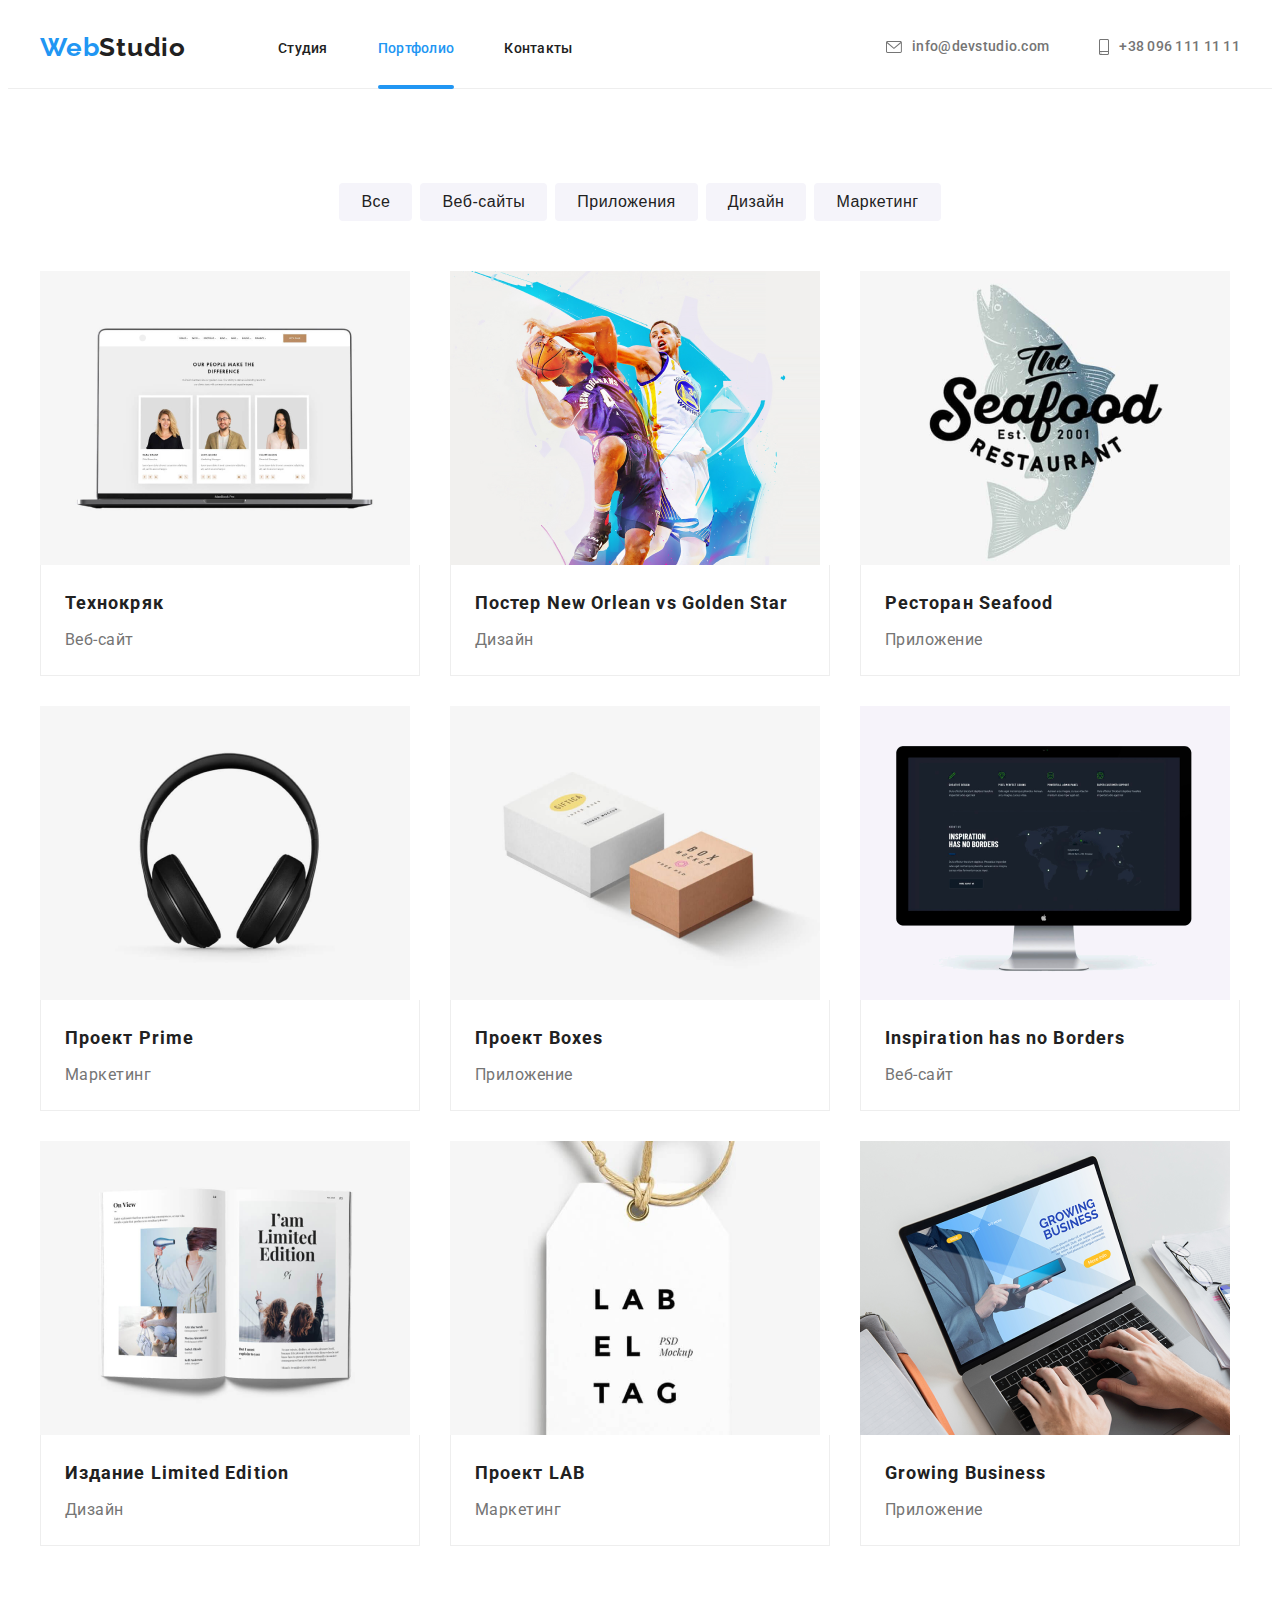
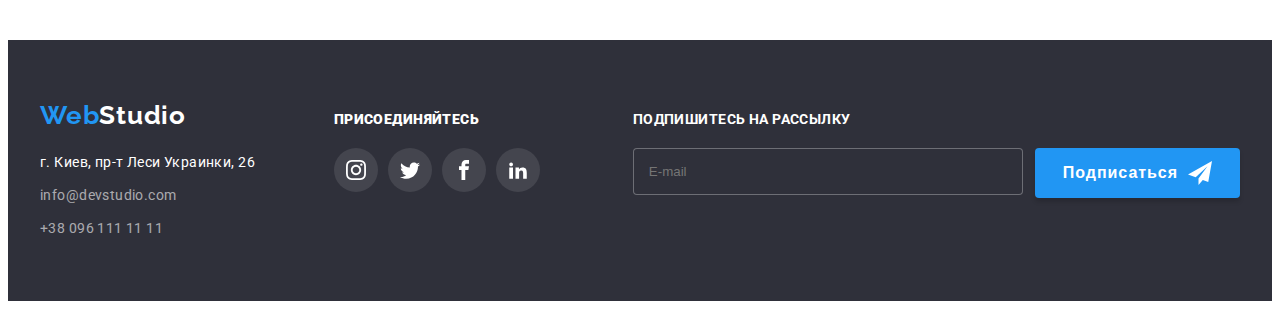
==== portfolio.html @ 59f56955 "Copy files" ====
<!DOCTYPE html>
<html lang="en">

<head>
    <meta charset="UTF-8">
    <meta http-equiv="X-UA-Compatible" content="IE=edge">
    <meta name="viewport" content="width=device-width, initial-scale=1.0">
    <title>Portfolio</title>
    <link rel="stylesheet" href="https://cdnjs.cloudflare.com/ajax/libs/modern-normalize/1.0.0/modern-normalize.min.css"
        integrity="sha512-ISS7cAi1PEhQ8jnbJpJZMd29NlhNj4AWYyLOSp2CE/CsHxTCu+r+t0D2yoJudVrd0/8fTVPUVDzY5Tvli75u/g=="
        crossorigin="anonymous" />
    <link rel="stylesheet" href="https://cdnjs.cloudflare.com/ajax/libs/animate.css/4.1.1/animate.min.css" />
    <link rel="preconnect" href="https://fonts.gstatic.com">
    <link rel="preconnect" href="https://fonts.gstatic.com">
    <link
        href="https://fonts.googleapis.com/css2?family=Raleway:wght@700&family=Roboto:wght@400;500;700;900&display=swap"
        rel="stylesheet">
    <!-- <link rel="stylesheet" href="./css/styles.css"> -->
    <link rel="stylesheet" href="./css/main.min.css">
</head>

<body>
    <!-- HEADER -->
    <header class="header">
        <div class="container header__container">
            <nav class="header__nav">
                <a class="logo header__logo link" href="./index.html">Web<span
                        class="header__logo-second">Studio</span></a>
                <ul class="nav-list list">
                    <li class="nav-list__item">
                        <a class="nav-list__link link" href="./index.html">Студия</a>
                    </li>
                    <li class="nav-list__item">
                        <a class="nav-list__link link current" href="./portfolio.html">Портфолио</a>
                    </li>
                    <li class="nav-list__item">
                        <a class="nav-list__link link" href="">Контакты</a>
                    </li>
                </ul>
            </nav>

            <ul class="header-contact-list list">
                <li class="header-contact-list__item">
                    <a class="header-contact-list__link link" href="mailto:info@devstudio.com">
                        <svg class="header-contact-list__icon" width="16" height="12">
                            <use href="./images/symbol-defs.svg#icon-envelope"></use>
                        </svg>info@devstudio.com</a>
                </li>
                <li class="header-contact-list__item">
                    <a class="header-contact-list__link link" href="tel:+380961111111">
                        <svg class="header-contact-list__icon" width="10" height="16">
                            <use href="./images/symbol-defs.svg#icon-smartphone"></use>
                        </svg>+38 096 111 11 11</a>
                </li>
            </ul>
        </div>
    </header>

    <main>
        <section class="section">
            <!-- BUTOTNS -->
            <div class="container">
                <ul class="portfolio-button-list list">
                    <li class="portfolio-button-list__item">
                        <button class="portfolio-modal-btn" type="button">Все</button>
                    </li>
                    <li class="portfolio-button-list__item">
                        <button class="portfolio-modal-btn" type="button">Веб-сайты</button>
                    </li>
                    <li class="portfolio-button-list__item">
                        <button class="portfolio-modal-btn" type="button">Приложения</button>
                    </li>
                    <li class="portfolio-button-list__item">
                        <button class="portfolio-modal-btn" type="button">Дизайн</button>
                    </li>
                    <li class="portfolio-button-list__item">
                        <button class="portfolio-modal-btn" type="button">Маркетинг</button>
                    </li>
                </ul>
            </div>

            <!-- PROJECT LIST -->
            <div class="container">
                <ul class="list project-list">
                    <li class="project-list__item">
                        <a href="" class="project-list__link link">
                            <div class="portfolio-image-wrapper">
                                <img src="./images/portfolio/portfolio-img-1.jpg" alt="Страница сайта" width="370"
                                    height="294">
                                <p class="overlay">Технокряк это современная площадка распространения коронавируса.
                                    Компании
                                    используют эту платформу для цифрового
                                    шпионажа и атак на защищённые сервера конкурентов.</p>
                            </div>
                            <div class="project-list-content">
                                <h2 class="project-name">Технокряк</h2>
                                <p class="project-type">Веб-сайт</p>
                            </div>
                        </a>
                    </li>
                    <li class="project-list__item">
                        <a href="" class="project-list__link link">
                            <div class="portfolio-image-wrapper">
                                <img src="./images/portfolio/portfolio-img-2.jpg" alt="Постер" width="370" height="294">
                                <p class="overlay">Технокряк это современная площадка распространения коронавируса.
                                    Компании
                                    используют эту платформу для цифрового
                                    шпионажа и атак на защищённые сервера конкурентов.</p>
                            </div>
                            <div class="project-list-content">
                                <h2 class="project-name">Постер New Orlean vs Golden Star</h2>
                                <p class="project-type">Дизайн</p>
                            </div>
                        </a>
                    </li>
                    <li class="project-list__item">
                        <a href="" class="project-list__link link">
                            <div class="portfolio-image-wrapper">
                                <img src="./images/portfolio/portfolio-img-3.jpg" alt="Логотип ресторана" width="370"
                                    height="294">
                                <p class="overlay">Технокряк это современная площадка распространения коронавируса.
                                    Компании
                                    используют эту платформу для цифрового
                                    шпионажа и атак на защищённые сервера конкурентов.</p>
                            </div>
                            <div class="project-list-content">
                                <h2 class="project-name">Ресторан Seafood</h2>
                                <p class="project-type">Приложение</p>
                            </div>
                        </a>
                    </li>
                    <li class="project-list__item">
                        <a href="" class="project-list__link link">
                            <div class="portfolio-image-wrapper">
                                <img src="./images/portfolio/portfolio-img-4.jpg" alt="Наушники" width="370"
                                    height="294">
                                <p class="overlay">Технокряк это современная площадка распространения коронавируса.
                                    Компании
                                    используют эту платформу для цифрового
                                    шпионажа и атак на защищённые сервера конкурентов.</p>
                            </div>
                            <div class="project-list-content">
                                <h2 class="project-name">Проект Prime</h2>
                                <p class="project-type">Маркетинг</p>
                            </div>
                        </a>
                    </li>
                    <li class="project-list__item">
                        <a href="" class="project-list__link link">
                            <div class="portfolio-image-wrapper">
                                <img src="./images/portfolio/portfolio-img-5.jpg" alt="Коробки" width="370"
                                    height="294">
                                <p class="overlay">Технокряк это современная площадка распространения коронавируса.
                                    Компании
                                    используют эту платформу для цифрового
                                    шпионажа и атак на защищённые сервера конкурентов.</p>
                            </div>
                            <div class="project-list-content">
                                <h2 class="project-name">Проект Boxes</h2>
                                <p class="project-type">Приложение</p>
                            </div>
                        </a>
                    </li>
                    <li class="project-list__item">
                        <a href="" class="project-list__link link">
                            <div class="portfolio-image-wrapper">
                                <img src="./images/portfolio/portfolio-img-6.jpg" alt="Страница сайта" width="370"
                                    height="294">
                                <p class="overlay">Технокряк это современная площадка распространения коронавируса.
                                    Компании
                                    используют эту платформу для цифрового
                                    шпионажа и атак на защищённые сервера конкурентов.</p>
                            </div>
                            <div class="project-list-content">
                                <h2 class="project-name">Inspiration has no Borders</h2>
                                <p class="project-type">Веб-сайт</p>
                            </div>
                        </a>
                    </li>
                    <li class="project-list__item">
                        <a href="" class="project-list__link link">
                            <div class="portfolio-image-wrapper">
                                <img src="./images/portfolio/portfolio-img-7.jpg" alt="Брошюра" width="370"
                                    height="294">
                                <p class="overlay">Технокряк это современная площадка распространения коронавируса.
                                    Компании
                                    используют эту платформу для цифрового
                                    шпионажа и атак на защищённые сервера конкурентов.</p>
                            </div>
                            <div class="project-list-content">
                                <h2 class="project-name">Издание Limited Edition</h2>
                                <p class="project-type">Дизайн</p>
                            </div>
                        </a>
                    </li>
                    <li class="project-list__item">
                        <a href="" class="project-list__link link">
                            <div class="portfolio-image-wrapper">
                                <img src="./images/portfolio/portfolio-img-8.jpg" alt="Этикетка" width="370"
                                    height="294">
                                <p class="overlay">Технокряк это современная площадка распространения коронавируса.
                                    Компании
                                    используют эту платформу для цифрового
                                    шпионажа и атак на защищённые сервера конкурентов.</p>
                            </div>
                            <div class="project-list-content">
                                <h2 class="project-name">Проект LAB</h2>
                                <p class="project-type">Маркетинг</p>
                            </div>
                        </a>
                    </li>
                    <li class="project-list__item">
                        <a href="" class="project-list__link link">
                            <div class="portfolio-image-wrapper">
                                <img src="./images/portfolio/portfolio-img-9.jpg" alt="Ноутбук" width="370"
                                    height="294">
                                <p class="overlay">Технокряк это современная площадка распространения коронавируса.
                                    Компании
                                    используют эту платформу для цифрового
                                    шпионажа и атак на защищённые сервера конкурентов.</p>
                            </div>
                            <div class="project-list-content">
                                <h2 class="project-name">Growing Business</h2>
                                <p class="project-type">Приложение</p>
                            </div>
                        </a>
                    </li>
                </ul>
            </div>
        </section>
    </main>

    <!-- FOOTER -->
    <footer class="footer footer-background">
        <div class="container footer__contact-container">
            <div class="footer__address">
                <a class="logo link footer__logo" href="">Web<span class="footer__logo-second">Studio</span></a>
                <ul class="footer-list list">
                    <li class="footer-list__item">
                        <a class="footer-list__address-link link" href="https://goo.gl/maps/kH56KX3NDY2kBuDz9"
                            target="_blank" rel="noopener noreferrer">г. Киев, пр-т
                            Леси Украинки, 26</a>
                    </li>
                    <li class="footer-list__item">
                        <a class="footer-list__contact-link link"
                            href="mailto:info@devstudio.com">info@devstudio.com</a>
                    </li>
                    <li class="footer-list__item">
                        <a class="footer-list__contact-link link" href="tel:+380961111111">+38 096 111 11 11</a>
                    </li>
                </ul>
            </div>

            <div class="footer__join-container">
                <p class="join-title"><b>Присоединяйтесь</b></p>
                <ul class="list join-list">
                    <li class="join-social">
                        <a class="join-social__link" href="https://www.instagram.com/" target="_blank"
                            rel="noreferrer noopener">
                            <svg class="join-social-icon">
                                <use href="./images/sprite.svg#icon-instagram"></use>
                            </svg>
                        </a>
                    </li>
                    <li class="join-social">
                        <a class="join-social__link" href="https://www.twitter.com/" target="_blank"
                            rel="noreferrer noopener">
                            <svg class="join-social-icon">
                                <use href="./images/sprite.svg#icon-twitter"></use>
                            </svg>
                        </a>
                    </li>
                    <li class="join-social">
                        <a class="join-social__link" href="https://www.facebook.com/" target="_blank"
                            rel="noreferrer noopener">
                            <svg class="join-social-icon">
                                <use href="./images/sprite.svg#icon-facebook"></use>
                            </svg>
                        </a>
                    </li>
                    <li class="join-social">
                        <a class="join-social__link" href="https://www.linkedin.com/" target="_blank"
                            rel="noreferrer noopener">
                            <svg class="join-social-icon">
                                <use href="./images/sprite.svg#icon-linkedin2"></use>
                            </svg>
                        </a>
                    </li>
                </ul>
            </div>
            <div class="footer__mailing-container">
                <p class="mailing-title">Подпишитесь на рассылку</p>
                <form action="#" class="mailing-form">
                    <label class="mailing-form__field">
                        <input class="mailing-form__input" type="email" name="email" placeholder="E-mail">
                    </label>
                    <button type="submit" class="mailing-form__button">Подписаться
                        <svg class="mailing-button-icon" width="24" height="24">
                            <use href="./images/icons.svg#icon-send"></use>
                        </svg>
                    </button>
                </form>
            </div>
        </div>

    </footer>
</body>

</html>
---- css/styles.css ----
/* ================= HEADER ================= */

/* ================= END HEADER ================= */

/* ================= HERO ================= */

/* ================= END HERO ================= */

/* ================= ADVANTAGES ================= */

/* ================= END ADVANTAGES ================= */

/* ================= ABOUT US ================= */

/* ================= END ABOUT US ================= */

/* ================= OUR TEAM ================= */

/* ================= END OUR TEAM ================= */

/* ================= OUR CLIENTS ================= */

/* ================= END OUR CLIENTS ================= */

/* ================= FOOTER ================= */

/* ================= END FOOTER ================= */

/* ================= COMPONENTS ================= */

/* ================= END COMPONENTS ================= */

/* ================= PORTFOLIO BUTTONS ================= */

/* ================= END PORTFOLIO BUTTONS ================= */

/* ================= PROJECT LIST =================*/

/* ================= END PROJECT LIST ================= */

/* ================= MODAL WINDOW ================= */

/* ================= END MODAL WINDOW ================= */
---- css/main.min.css ----
:root{--main-font: "Roboto", sans-serif;--secondary-font: "Raleway", sans-serif;--titles-color: #212121;--main-text-color: #757575;--secondary-text-color: #ffffff;--accent-color: #2196f3;--footer-link-color: rgba(255, 255, 255, 0.6);--button-background-color: #f5f4fa;--footer-bacground-color: #2f303a;--border-color: #eeeeee;--icon-fill-color: #afb1b8}.visually-hidden{position:absolute !important;clip:rect(1px 1px 1px 1px);clip:rect(1px, 1px, 1px, 1px);padding:0 !important;border:0 !important;height:1px !important;width:1px !important;overflow:hidden}h1,h2,h3,h4,h5,h6,p{margin-top:0;margin-bottom:0}ul,ol{margin-top:0;margin-bottom:0;padding-left:0}img{display:block}body{font-family:var(--main-font)}.link{text-decoration:none}.list{list-style:none}.section{padding-top:94px;padding-bottom:94px}.container{width:1200px;padding-left:15px;padding-right:15px;margin:0 auto}.logo{font-family:var(--secondary-font);font-style:normal;font-weight:700;font-size:26px;line-height:1.19;letter-spacing:0.03em;color:var(--accent-color)}.footer__logo-second{color:var(--secondary-text-color)}.subtitle{font-weight:700;font-size:36px;line-height:1.17;text-align:center;letter-spacing:0.03em;margin-bottom:50px;color:var(--titles-color)}.footer-background{background-color:var(--footer-bacground-color)}.social-icon{width:20px;height:20px;fill:var(--icon-fill-color)}.social-list-link:hover .social-icon,.social-list-link:focus .social-icon{fill:var(--secondary-text-color)}.social-media{display:flex;justify-content:space-between}.social-list-link{display:flex;justify-content:center;align-items:center;width:44px;height:44px;background-color:var(--secondary-text-color);border-radius:50%;transition:color 250ms cubic-bezier(0.4, 0, 0.2, 1),background-color 250ms cubic-bezier(0.4, 0, 0.2, 1)}.social-list-link:hover,.social-list-link:focus{background-color:var(--accent-color)}.backdrop{position:fixed;top:0;left:0;width:100vw;height:100vh;background-color:rgba(0,0,0,0.2);z-index:100;transition:opacity 250ms linear, visibility 250ms linear}.is-hidden{opacity:0;visibility:hidden;pointer-events:none}.modal{position:absolute;top:50%;left:50%;transform:translate(-50%, -50%);width:528px;height:581px;padding:40px;background-color:var(--secondary-text-color);border-radius:4px}.modal-close-btn{display:flex;position:absolute;justify-content:center;align-items:center;top:8px;right:8px;width:30px;height:30px;background-color:transparent;border:1px solid rgba(0,0,0,0.1);border-radius:50%;cursor:pointer;padding:0}.modal-form-head{font-size:20px;font-weight:700;text-align:center;margin-bottom:12px;letter-spacing:0.03em}.modal-form{display:flex;flex-direction:column}.modal-form-field{margin-bottom:10px;font-size:12px;line-height:1.16;letter-spacing:0.01em;color:var(--main-text-color)}.modal-form-input{width:100%;height:40px;border:1px solid rgba(33,33,33,0.2);border-radius:4px;padding-left:42px}.modal-form-input:focus{border-color:var(--accent-color);outline:none}.modal-form-input-wrapper{position:relative;display:block;margin-top:4px}.modal-form-icon{display:block;position:absolute;top:50%;left:15px;transform:translateY(-50%);height:18px;width:18px}.modal-form-input:focus+.modal-form-icon{fill:var(--accent-color)}.modal-form-message{width:100%;height:120px;border:1px solid rgba(33,33,33,0.2);border-radius:4px;resize:none;padding:12px 16px;margin-top:4px;margin-bottom:10px}.modal-form-message:focus{outline:none;border-color:var(--accent-color)}.modal-form-message::placeholder{font-size:12px;letter-spacing:0.01em;color:rgba(117,117,117,0.5)}.checkbox-icon{display:inline-block;vertical-align:middle;width:16px;height:15px;border:2px solid var(--titles-color);border-radius:2px;margin-right:7px;transition:border-color 250ms cubic-bezier(0.4, 0, 0.2, 1),background-color 250ms cubic-bezier(0.4, 0, 0.2, 1)}.modal-form-checkbox:focus+.checkbox-icon{border-color:var(--accent-color)}.modal-form-checkbox:checked+.checkbox-icon{background-color:var(--accent-color);background-image:url(../images/icon-check.svg);background-repeat:no-repeat;background-position:50% 50%;border-color:var(--accent-color);border-radius:2px}.modal-form-checkbox-policy{display:flex;align-items:center;position:relative;cursor:pointer;text-align:center;margin-left:12px;font-size:14px;line-height:1.71;letter-spacing:0.03em;color:var(--main-text-color)}.modal-form-policy-link{color:var(--accent-color)}.modal-form-btn{align-self:center;width:200px;height:50px;font-weight:700;font-size:16px;line-height:1.88;letter-spacing:0.06em;cursor:pointer;padding:0px 55px;margin-top:30px;color:var(--secondary-text-color);background:var(--accent-color);box-shadow:0px 4px 4px rgba(0,0,0,0.15);border:none;border-radius:4px}.header{padding-top:24px;padding-bottom:25px;border-bottom:1px solid var(--border-color)}.header__logo-second{color:var(--titles-color)}.header__container{display:flex;align-items:center;justify-content:space-between}.header__nav{display:flex;align-items:center}.header__logo{margin-right:92px}.nav-list{display:flex;align-items:center}.nav-list__item:not(:last-child){margin-right:50px}.nav-list__link{font-weight:500;font-size:14px;line-height:1.14;letter-spacing:0.02em;color:var(--titles-color);transition:color 250ms cubic-bezier(0.4, 0, 0.2, 1);position:relative}.nav-list__link:hover,.nav-list__link:focus{color:var(--accent-color)}.header-contact-list{display:flex;align-items:center;margin-left:auto}.header-contact-list__item:not(:last-child){margin-right:50px}.header-contact-list__link{display:flex;align-items:center;font-weight:500;font-size:14px;line-height:1.14;letter-spacing:0.02em;color:var(--main-text-color);transition:color 250ms cubic-bezier(0.4, 0, 0.2, 1)}.header-contact-list__link:hover,.header-contact-list__link:focus{color:var(--accent-color)}.header-contact-list__icon{fill:currentColor;margin-right:10px;text-align:center}.current{color:var(--accent-color)}.current::after{display:block;position:absolute;content:"";width:100%;height:4px;background-color:var(--accent-color);border-radius:2px;margin-top:28px}.hero{padding-top:200px;padding-bottom:200px}.hero-title{font-weight:900;font-size:44px;line-height:1.36;letter-spacing:0.06em;text-transform:uppercase;margin:0 auto 30px;color:var(--secondary-text-color);width:696px}.modal-btn{height:50px;font-weight:700;font-size:16px;line-height:1.88;letter-spacing:0.06em;cursor:pointer;padding:0px 32px;color:var(--secondary-text-color);background:var(--accent-color);box-shadow:0px 4px 4px rgba(0,0,0,0.15);border:none;border-radius:4px}.hero-background{background-image:linear-gradient(rgba(47,48,58,0.4), rgba(47,48,58,0.4)),url("../images/backgound.jpg");background-repeat:no-repeat;background-size:cover;background-color:var(--footer-bacground-color);max-width:1600px;min-height:600px;text-align:center;margin:0 auto}.advantages{padding-top:94px}.advantages-symbol{width:70px;height:70px}.advantages-list{display:flex;padding-bottom:0;margin-top:-30px;margin-left:-30px;flex-wrap:wrap}.advantages-list__item{width:270px;flex-basis:calc((100% - 120px) / 4);margin-top:30px;margin-left:30px}.advantages-list__title{font-style:normal;font-weight:700;font-size:14px;line-height:1.14;letter-spacing:0.03em;text-transform:uppercase;margin-bottom:10px;color:var(--titles-color)}.advantages-list__text{font-style:normal;font-weight:400;font-size:14px;line-height:1.71;letter-spacing:0.03em;color:var(--main-text-color)}.advantages-list__icon{display:flex;justify-content:center;align-items:center;width:270px;height:120px;margin-bottom:30px;border-radius:4px;background-color:var(--button-background-color)}.about-list{display:flex;margin-left:-30px;margin-top:-30px}.about-list__item{margin-left:30px;margin-top:30px}.about-list__image-wrapper{position:relative}.about-img-description{display:flex;position:absolute;bottom:0;left:0;height:70px;width:100%;justify-content:center;align-items:center;font-weight:700;font-size:14px;line-height:1.14;letter-spacing:3%;text-transform:uppercase;color:var(--secondary-text-color);background-color:rgba(47,48,58,0.8)}.our-team{background:var(--button-background-color)}.our-team-list{display:flex;margin-left:-30px;margin-top:-30px}.our-team-list__item{flex-basis:calc((100%-120px) / 4);margin-left:30px;margin-top:30px;box-shadow:0px 1px 3px rgba(0,0,0,0.12),0px 1px 1px rgba(0,0,0,0.14),0px 2px 1px rgba(0,0,0,0.2);border-radius:0px 0px 4px 4px;background:var(--secondary-text-color)}.our-team-list__content{padding:30px 30px;padding-left:32px;padding-right:32px}.team-member__name{font-style:normal;font-weight:500;font-size:16px;line-height:1.19;text-align:center;letter-spacing:0.03em;margin-bottom:10px;color:var(--titles-color)}.team-member__position{font-style:normal;font-weight:400;font-size:16px;line-height:1.19;text-align:center;letter-spacing:0.03em;color:var(--main-text-color);margin-bottom:16px}.clients-list{display:flex;flex-wrap:wrap;margin-left:-30px;margin-top:-30px}.clients-list__item{flex-basis:calc((100% - 180px) / 6);margin-left:30px;margin-top:30px}.clients-list__company-link{display:flex;justify-content:center;align-items:center;width:170px;height:92px;color:var(--icon-fill-color);border:1px solid var(--icon-fill-color);border-radius:4px;transition:color 250ms cubic-bezier(0.4, 0, 0.2, 1),border-color 250ms cubic-bezier(0.4, 0, 0.2, 1)}.clients-list__company-link:hover,.clients-list__company-link:focus{border:1px solid var(--accent-color);color:var(--accent-color)}.company-logo{fill:currentColor;width:106px;height:60px}.footer{padding-top:60px;padding-bottom:60px}.footer__contact-container{display:flex;align-items:baseline}.footer__address{width:231px;margin-right:70px}.footer__logo{display:block;margin-bottom:20px}.footer__join-container{display:block;margin-right:93px}.footer-list__item:not(:last-child){margin-bottom:9px}.footer-list__address-link{font-style:normal;font-weight:400;font-size:14px;line-height:1.71;letter-spacing:0.03em;color:var(--secondary-text-color)}.footer-list__contact-link{font-style:normal;font-weight:400;font-size:14px;line-height:1.71;letter-spacing:0.03em;color:var(--footer-link-color)}.join-title{font-weight:700;font-size:14px;line-height:1.14;letter-spacing:0.03em;text-transform:uppercase;margin-bottom:20px;color:var(--secondary-text-color)}.join-list{display:flex;justify-content:space-between}.join-social:not(:last-child){margin-right:10px}.join-social__link{display:flex;justify-content:center;align-items:center;width:44px;height:44px;background-color:rgba(255,255,255,0.1);border-radius:50%;transition:background-color 250ms cubic-bezier(0.4, 0, 0.2, 1)}.join-social__link:hover,.join-social__link:focus{background-color:var(--accent-color)}.join-social-icon{width:20px;height:20px;fill:var(--secondary-text-color)}.mailing-form{display:flex}.mailing-form__field{font-size:16px;line-height:1.25;letter-spacing:0.03em;color:var(--footer-link-color)}.mailing-form__button{display:inline-flex;align-items:center;min-width:200px;font-weight:700;font-size:16px;line-height:1.88;letter-spacing:0.06em;border:none;border-radius:4px;cursor:pointer;padding:10px 28px;color:var(--secondary-text-color);background:var(--accent-color);box-shadow:0px 4px 4px rgba(0,0,0,0.15)}.mailing-form__input{width:358px;padding:15px;margin-right:12px;border:1px solid rgba(255,255,255,0.3);border-radius:4px;background-color:var(--footer-bacground-color);color:var(--secondary-text-color)}.mailing-title{font-weight:700;font-size:14px;line-height:1.14;letter-spacing:0.03em;text-transform:uppercase;margin-bottom:20px;color:var(--secondary-text-color)}.mailing-button-icon{margin-left:10px;fill:currentColor}.portfolio-modal-btn{height:38px;font-weight:500;font-size:16px;line-height:1.63;letter-spacing:0.03em;cursor:pointer;padding:0 22px;color:var(--titles-color);background:var(--button-background-color);border-radius:4px;list-style:none;border:none;transition:color 250ms cubic-bezier(0.4, 0, 0.2, 1),background-color 250ms cubic-bezier(0.4, 0, 0.2, 1),box-shadow 250ms cubic-bezier(0.4, 0, 0.2, 1)}.portfolio-modal-btn:hover,.portfolio-modal-btn:focus{color:var(--secondary-text-color);background:var(--accent-color);box-shadow:0px 2px 2px 0px rgba(0,0,0,0.12),0px 1px 2px 0px rgba(0,0,0,0.08),0px 3px 1px 0px rgba(0,0,0,0.1)}.portfolio-button-list{display:flex;justify-content:center;margin-bottom:50px}.portfolio-button-list__item:not(:last-child){margin-right:8px}.portfolio-image-wrapper{position:relative;overflow:hidden}.project-name{font-weight:700;font-size:18px;line-height:2;letter-spacing:0.06em;margin-bottom:4px;color:var(--titles-color)}.project-type{font-weight:400;font-size:16px;line-height:1.88;letter-spacing:0.03em;color:var(--main-text-color)}.project-list{display:flex;flex-wrap:wrap;margin-left:-30px;margin-top:-30px}.project-list__item{flex-basis:calc((100% - 90px) / 3);margin-left:30px;margin-top:30px}.project-list__item:hover,.project-list__item:focus{box-shadow:0px 1px 1px rgba(0,0,0,0.12),1px 4px 6px rgba(0,0,0,0.16),0px 4px 4px rgba(0,0,0,0.06)}.project-list__link{display:block}.project-list-content{padding:20px 24px;border:1px solid var(--border-color);border-top:none}.overlay{position:absolute;top:0;left:0;height:100%;width:100%;padding:63px 24px;font-weight:400;font-size:18px;line-height:1.56;letter-spacing:0.03em;color:var(--secondary-text-color);background-color:rgba(33,150,243,0.9);overflow:auto;transform:translateY(100%);transition:transform 250ms linear}.project-list__link:hover .overlay,.project-list__link:focus .overlay{transform:translateY(0%)}
/*# sourceMappingURL=main.min.css.map */
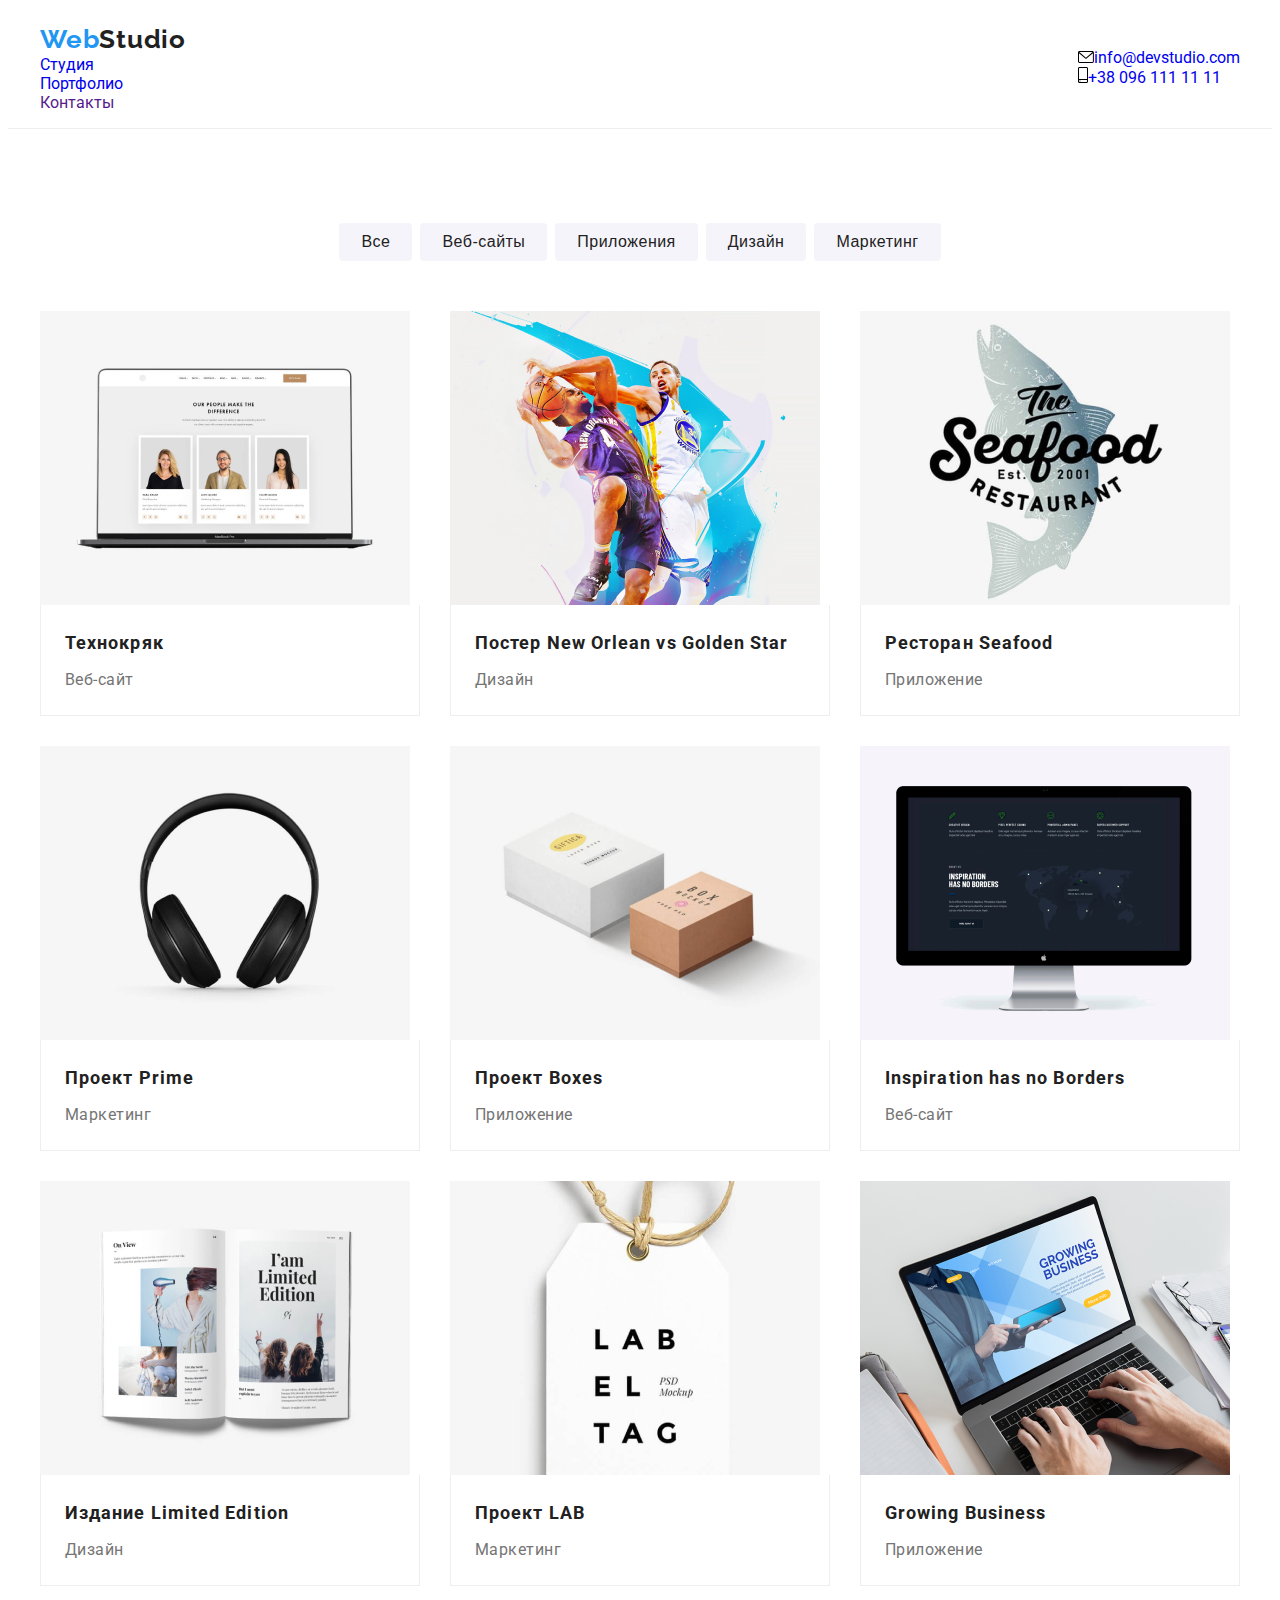
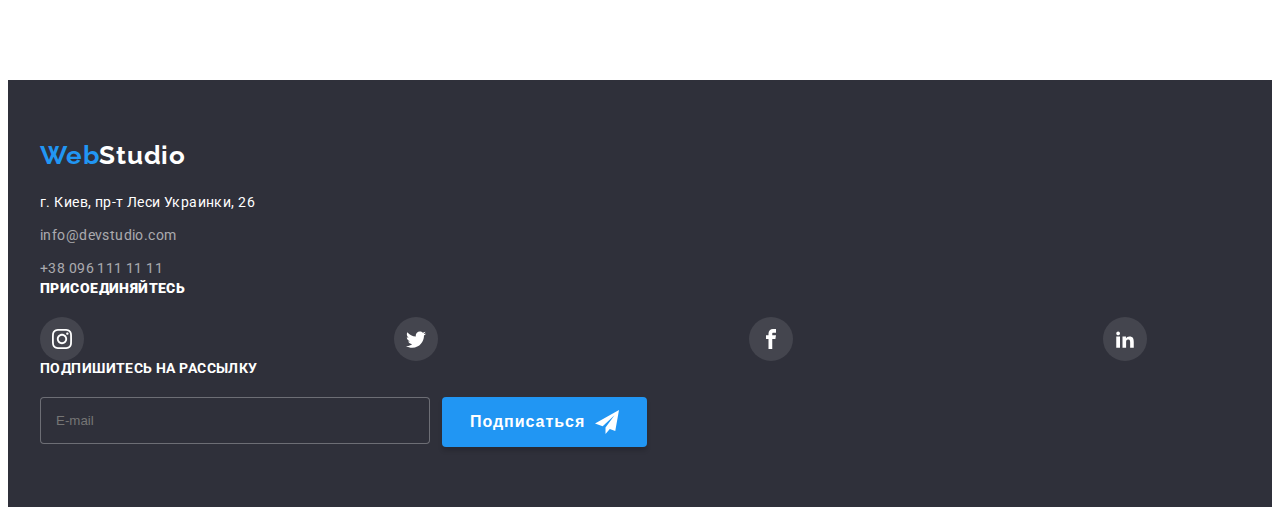
==== commit 94af3ca6: "ДЗ Nr. 8-3" ====
--- a/portfolio.html
+++ b/portfolio.html
@@ -85,8 +85,27 @@
                     <li class="project-list__item">
                         <a href="" class="project-list__link link">
                             <div class="portfolio-image-wrapper">
-                                <img src="./images/portfolio/portfolio-img-1.jpg" alt="Страница сайта" width="370"
-                                    height="294">
+                                <picture>
+                                    <source
+                                        srcset="./images/portfolio/portfolio-img-1-desktop.webp 1x ./images/portfolio/portfolio-img-1-desktop@2x.webp 2x"
+                                        media="min-width: 1200px" type="image/webp">
+                                    <source
+                                        srcset="./images/portfolio/portfolio-img-1-desktop.jpg 1x ./images/portfolio/portfolio-img-1-desktop@2x.jpg 2x"
+                                        media="min-width: 1200px">
+                                    <source
+                                        srcset="./images/portfolio/portfolio-img-1-tablet.webp 1x ./images/portfolio/portfolio-img-1-tablet@2x.webp 2x"
+                                        media="min-width: 768px" type="image/webp">
+                                    <source
+                                        srcset="./images/portfolio/portfolio-img-1-tablet.jpg 1x ./images/portfolio/portfolio-img-1-tablet@2x.jpg 2x"
+                                        media="min-width: 768px">
+                                    <source
+                                        srcset="./images/portfolio/portfolio-img-1-mobile.webp 1x ./images/portfolio/portfolio-img-1-mobile@2x.webp 2x"
+                                        media="max-width: 767px" type="image/webp">
+                                    <source
+                                        srcset="./images/portfolio/portfolio-img-1-mobile.jpg 1x ./images/portfolio/portfolio-img-1-mobile@2x.jpg 2x"
+                                        media="max-width: 767px">
+                                    <img src="./images/portfolio/portfolio-img-1.jpg" alt="Страница сайта">
+                                </picture>
                                 <p class="overlay">Технокряк это современная площадка распространения коронавируса.
                                     Компании
                                     используют эту платформу для цифрового
@@ -101,7 +120,27 @@
                     <li class="project-list__item">
                         <a href="" class="project-list__link link">
                             <div class="portfolio-image-wrapper">
-                                <img src="./images/portfolio/portfolio-img-2.jpg" alt="Постер" width="370" height="294">
+                                <picture>
+                                    <source
+                                        srcset="./images/portfolio/portfolio-img-2-desktop.webp 1x ./images/portfolio/portfolio-img-2-desktop@2x.webp 2x"
+                                        media="min-width: 1200px" type="image/webp">
+                                    <source
+                                        srcset="./images/portfolio/portfolio-img-2-desktop.jpg 1x ./images/portfolio/portfolio-img-2-desktop@2x.jpg 2x"
+                                        media="min-width: 1200px">
+                                    <source
+                                        srcset="./images/portfolio/portfolio-img-2-tablet.webp 1x ./images/portfolio/portfolio-img-2-tablet@2x.webp 2x"
+                                        media="min-width: 768px" type="image/webp">
+                                    <source
+                                        srcset="./images/portfolio/portfolio-img-2-tablet.jpg 1x ./images/portfolio/portfolio-img-2-tablet@2x.jpg 2x"
+                                        media="min-width: 768px">
+                                    <source
+                                        srcset="./images/portfolio/portfolio-img-2-mobile.webp 1x ./images/portfolio/portfolio-img-2-mobile@2x.webp 2x"
+                                        media="max-width: 767px" type="image/webp">
+                                    <source
+                                        srcset="./images/portfolio/portfolio-img-2-mobile.jpg 1x ./images/portfolio/portfolio-img-2-mobile@2x.jpg 2x"
+                                        media="max-width: 767px">
+                                    <img src="./images/portfolio/portfolio-img-2.jpg" alt="Постер">
+                                </picture>
                                 <p class="overlay">Технокряк это современная площадка распространения коронавируса.
                                     Компании
                                     используют эту платформу для цифрового
@@ -116,8 +155,27 @@
                     <li class="project-list__item">
                         <a href="" class="project-list__link link">
                             <div class="portfolio-image-wrapper">
-                                <img src="./images/portfolio/portfolio-img-3.jpg" alt="Логотип ресторана" width="370"
-                                    height="294">
+                                <picture>
+                                    <source
+                                        srcset="./images/portfolio/portfolio-img-3-desktop.webp 1x ./images/portfolio/portfolio-img-3-desktop@2x.webp 2x"
+                                        media="min-width: 1200px" type="image/webp">
+                                    <source
+                                        srcset="./images/portfolio/portfolio-img-3-desktop.jpg 1x ./images/portfolio/portfolio-img-3-desktop@2x.jpg 2x"
+                                        media="min-width: 1200px">
+                                    <source
+                                        srcset="./images/portfolio/portfolio-img-3-tablet.webp 1x ./images/portfolio/portfolio-img-3-tablet@2x.webp 2x"
+                                        media="min-width: 768px" type="image/webp">
+                                    <source
+                                        srcset="./images/portfolio/portfolio-img-3-tablet.jpg 1x ./images/portfolio/portfolio-img-3-tablet@2x.jpg 2x"
+                                        media="min-width: 768px">
+                                    <source
+                                        srcset="./images/portfolio/portfolio-img-3-mobile.webp 1x ./images/portfolio/portfolio-img-3-mobile@2x.webp 2x"
+                                        media="max-width: 767px" type="image/webp">
+                                    <source
+                                        srcset="./images/portfolio/portfolio-img-3-mobile.jpg 1x ./images/portfolio/portfolio-img-3-mobile@2x.jpg 2x"
+                                        media="max-width: 767px">
+                                    <img src="./images/portfolio/portfolio-img-3.jpg" alt="Логотип ресторана">
+                                </picture>
                                 <p class="overlay">Технокряк это современная площадка распространения коронавируса.
                                     Компании
                                     используют эту платформу для цифрового
@@ -132,8 +190,28 @@
                     <li class="project-list__item">
                         <a href="" class="project-list__link link">
                             <div class="portfolio-image-wrapper">
-                                <img src="./images/portfolio/portfolio-img-4.jpg" alt="Наушники" width="370"
-                                    height="294">
+                                <picture>
+                                    <source
+                                        srcset="./images/portfolio/portfolio-img-4-desktop.webp 1x ./images/portfolio/portfolio-img-4-desktop@2x.webp 2x"
+                                        media="min-width: 1200px" type="image/webp">
+                                    <source
+                                        srcset="./images/portfolio/portfolio-img-4-desktop.jpg 1x ./images/portfolio/portfolio-img-4-desktop@2x.jpg 2x"
+                                        media="min-width: 1200px">
+                                    <source
+                                        srcset="./images/portfolio/portfolio-img-4-tablet.webp 1x ./images/portfolio/portfolio-img-4-tablet@2x.webp 2x"
+                                        media="min-width: 768px" type="image/webp">
+                                    <source
+                                        srcset="./images/portfolio/portfolio-img-4-tablet.jpg 1x ./images/portfolio/portfolio-img-4-tablet@2x.jpg 2x"
+                                        media="min-width: 768px">
+                                    <source
+                                        srcset="./images/portfolio/portfolio-img-4-mobile.webp 1x ./images/portfolio/portfolio-img-4-mobile@2x.webp 2x"
+                                        media="max-width: 767px" type="image/webp">
+                                    <source
+                                        srcset="./images/portfolio/portfolio-img-4-mobile.jpg 1x ./images/portfolio/portfolio-img-4-mobile@2x.jpg 2x"
+                                        media="max-width: 767px">
+                                    <img src="./images/portfolio/portfolio-img-4.jpg" alt="Наушники">
+                                </picture>
+
                                 <p class="overlay">Технокряк это современная площадка распространения коронавируса.
                                     Компании
                                     используют эту платформу для цифрового
@@ -148,8 +226,27 @@
                     <li class="project-list__item">
                         <a href="" class="project-list__link link">
                             <div class="portfolio-image-wrapper">
-                                <img src="./images/portfolio/portfolio-img-5.jpg" alt="Коробки" width="370"
-                                    height="294">
+                                <picture>
+                                    <source
+                                        srcset="./images/portfolio/portfolio-img-5-desktop.webp 1x ./images/portfolio/portfolio-img-5-desktop@2x.webp 2x"
+                                        media="min-width: 1200px" type="image/webp">
+                                    <source
+                                        srcset="./images/portfolio/portfolio-img-5-desktop.jpg 1x ./images/portfolio/portfolio-img-5-desktop@2x.jpg 2x"
+                                        media="min-width: 1200px">
+                                    <source
+                                        srcset="./images/portfolio/portfolio-img-5-tablet.webp 1x ./images/portfolio/portfolio-img-5-tablet@2x.webp 2x"
+                                        media="min-width: 768px" type="image/webp">
+                                    <source
+                                        srcset="./images/portfolio/portfolio-img-5-tablet.jpg 1x ./images/portfolio/portfolio-img-5-tablet@2x.jpg 2x"
+                                        media="min-width: 768px">
+                                    <source
+                                        srcset="./images/portfolio/portfolio-img-5-mobile.webp 1x ./images/portfolio/portfolio-img-5-mobile@2x.webp 2x"
+                                        media="max-width: 767px" type="image/webp">
+                                    <source
+                                        srcset="./images/portfolio/portfolio-img-5-mobile.jpg 1x ./images/portfolio/portfolio-img-5-mobile@2x.jpg 2x"
+                                        media="max-width: 767px">
+                                    <img src="./images/portfolio/portfolio-img-5.jpg" alt="Коробки">
+                                </picture>
                                 <p class="overlay">Технокряк это современная площадка распространения коронавируса.
                                     Компании
                                     используют эту платформу для цифрового
@@ -164,8 +261,27 @@
                     <li class="project-list__item">
                         <a href="" class="project-list__link link">
                             <div class="portfolio-image-wrapper">
-                                <img src="./images/portfolio/portfolio-img-6.jpg" alt="Страница сайта" width="370"
-                                    height="294">
+                                <picture>
+                                    <source
+                                        srcset="./images/portfolio/portfolio-img-6-desktop.webp 1x ./images/portfolio/portfolio-img-6-desktop@2x.webp 2x"
+                                        media="min-width: 1200px" type="image/webp">
+                                    <source
+                                        srcset="./images/portfolio/portfolio-img-6-desktop.jpg 1x ./images/portfolio/portfolio-img-6-desktop@2x.jpg 2x"
+                                        media="min-width: 1200px">
+                                    <source
+                                        srcset="./images/portfolio/portfolio-img-6-tablet.webp 1x ./images/portfolio/portfolio-img-6-tablet@2x.webp 2x"
+                                        media="min-width: 768px" type="image/webp">
+                                    <source
+                                        srcset="./images/portfolio/portfolio-img-6-tablet.jpg 1x ./images/portfolio/portfolio-img-6-tablet@2x.jpg 2x"
+                                        media="min-width: 768px">
+                                    <source
+                                        srcset="./images/portfolio/portfolio-img-6-mobile.webp 1x ./images/portfolio/portfolio-img-6-mobile@2x.webp 2x"
+                                        media="max-width: 767px" type="image/webp">
+                                    <source
+                                        srcset="./images/portfolio/portfolio-img-6-mobile.jpg 1x ./images/portfolio/portfolio-img-6-mobile@2x.jpg 2x"
+                                        media="max-width: 767px">
+                                    <img src="./images/portfolio/portfolio-img-6.jpg" alt="Страница сайта">
+                                </picture>
                                 <p class="overlay">Технокряк это современная площадка распространения коронавируса.
                                     Компании
                                     используют эту платформу для цифрового
@@ -180,8 +296,27 @@
                     <li class="project-list__item">
                         <a href="" class="project-list__link link">
                             <div class="portfolio-image-wrapper">
-                                <img src="./images/portfolio/portfolio-img-7.jpg" alt="Брошюра" width="370"
-                                    height="294">
+                                <picture>
+                                    <source
+                                        srcset="./images/portfolio/portfolio-img-7-desktop.webp 1x ./images/portfolio/portfolio-img-7-desktop@2x.webp 2x"
+                                        media="min-width: 1200px" type="image/webp">
+                                    <source
+                                        srcset="./images/portfolio/portfolio-img-7-desktop.jpg 1x ./images/portfolio/portfolio-img-7-desktop@2x.jpg 2x"
+                                        media="min-width: 1200px">
+                                    <source
+                                        srcset="./images/portfolio/portfolio-img-7-tablet.webp 1x ./images/portfolio/portfolio-img-7-tablet@2x.webp 2x"
+                                        media="min-width: 768px" type="image/webp">
+                                    <source
+                                        srcset="./images/portfolio/portfolio-img-7-tablet.jpg 1x ./images/portfolio/portfolio-img-7-tablet@2x.jpg 2x"
+                                        media="min-width: 768px">
+                                    <source
+                                        srcset="./images/portfolio/portfolio-img-7-mobile.webp 1x ./images/portfolio/portfolio-img-7-mobile@2x.webp 2x"
+                                        media="max-width: 767px" type="image/webp">
+                                    <source
+                                        srcset="./images/portfolio/portfolio-img-7-mobile.jpg 1x ./images/portfolio/portfolio-img-7-mobile@2x.jpg 2x"
+                                        media="max-width: 767px">
+                                    <img src="./images/portfolio/portfolio-img-7.jpg" alt="Брошюра">
+                                </picture>
                                 <p class="overlay">Технокряк это современная площадка распространения коронавируса.
                                     Компании
                                     используют эту платформу для цифрового
@@ -196,8 +331,27 @@
                     <li class="project-list__item">
                         <a href="" class="project-list__link link">
                             <div class="portfolio-image-wrapper">
-                                <img src="./images/portfolio/portfolio-img-8.jpg" alt="Этикетка" width="370"
-                                    height="294">
+                                <picture>
+                                    <source
+                                        srcset="./images/portfolio/portfolio-img-8-desktop.webp 1x ./images/portfolio/portfolio-img-8-desktop@2x.webp 2x"
+                                        media="min-width: 1200px" type="image/webp">
+                                    <source
+                                        srcset="./images/portfolio/portfolio-img-8-desktop.jpg 1x ./images/portfolio/portfolio-img-8-desktop@2x.jpg 2x"
+                                        media="min-width: 1200px">
+                                    <source
+                                        srcset="./images/portfolio/portfolio-img-8-tablet.webp 1x ./images/portfolio/portfolio-img-8-tablet@2x.webp 2x"
+                                        media="min-width: 768px" type="image/webp">
+                                    <source
+                                        srcset="./images/portfolio/portfolio-img-8-tablet.jpg 1x ./images/portfolio/portfolio-img-8-tablet@2x.jpg 2x"
+                                        media="min-width: 768px">
+                                    <source
+                                        srcset="./images/portfolio/portfolio-img-8-mobile.webp 1x ./images/portfolio/portfolio-img-8-mobile@2x.webp 2x"
+                                        media="max-width: 767px" type="image/webp">
+                                    <source
+                                        srcset="./images/portfolio/portfolio-img-8-mobile.jpg 1x ./images/portfolio/portfolio-img-8-mobile@2x.jpg 2x"
+                                        media="max-width: 767px">
+                                    <img src="./images/portfolio/portfolio-img-8.jpg" alt="Этикетка">
+                                </picture>
                                 <p class="overlay">Технокряк это современная площадка распространения коронавируса.
                                     Компании
                                     используют эту платформу для цифрового
@@ -212,8 +366,28 @@
                     <li class="project-list__item">
                         <a href="" class="project-list__link link">
                             <div class="portfolio-image-wrapper">
-                                <img src="./images/portfolio/portfolio-img-9.jpg" alt="Ноутбук" width="370"
-                                    height="294">
+                                <picture>
+                                    <source
+                                        srcset="./images/portfolio/portfolio-img-9-desktop.webp 1x ./images/portfolio/portfolio-img-9-desktop@2x.webp 2x"
+                                        media="min-width: 1200px" type="image/webp">
+                                    <source
+                                        srcset="./images/portfolio/portfolio-img-9-desktop.jpg 1x ./images/portfolio/portfolio-img-9-desktop@2x.jpg 2x"
+                                        media="min-width: 1200px">
+                                    <source
+                                        srcset="./images/portfolio/portfolio-img-9-tablet.webp 1x ./images/portfolio/portfolio-img-9-tablet@2x.webp 2x"
+                                        media="min-width: 768px" type="image/webp">
+                                    <source
+                                        srcset="./images/portfolio/portfolio-img-9-tablet.jpg 1x ./images/portfolio/portfolio-img-9-tablet@2x.jpg 2x"
+                                        media="min-width: 768px">
+                                    <source
+                                        srcset="./images/portfolio/portfolio-img-9-mobile.webp 1x ./images/portfolio/portfolio-img-9-mobile@2x.webp 2x"
+                                        media="max-width: 767px" type="image/webp">
+                                    <source
+                                        srcset="./images/portfolio/portfolio-img-9-mobile.jpg 1x ./images/portfolio/portfolio-img-9-mobile@2x.jpg 2x"
+                                        media="max-width: 767px">
+                                    <img src="./images/portfolio/portfolio-img-9.jpg" alt="Ноутбук">
+                                </picture>
+
                                 <p class="overlay">Технокряк это современная площадка распространения коронавируса.
                                     Компании
                                     используют эту платформу для цифрового
--- a/css/main.min.css
+++ b/css/main.min.css
@@ -1,2 +1,2 @@
-:root{--main-font: "Roboto", sans-serif;--secondary-font: "Raleway", sans-serif;--titles-color: #212121;--main-text-color: #757575;--secondary-text-color: #ffffff;--accent-color: #2196f3;--footer-link-color: rgba(255, 255, 255, 0.6);--button-background-color: #f5f4fa;--footer-bacground-color: #2f303a;--border-color: #eeeeee;--icon-fill-color: #afb1b8}.visually-hidden{position:absolute !important;clip:rect(1px 1px 1px 1px);clip:rect(1px, 1px, 1px, 1px);padding:0 !important;border:0 !important;height:1px !important;width:1px !important;overflow:hidden}h1,h2,h3,h4,h5,h6,p{margin-top:0;margin-bottom:0}ul,ol{margin-top:0;margin-bottom:0;padding-left:0}img{display:block}body{font-family:var(--main-font)}.link{text-decoration:none}.list{list-style:none}.section{padding-top:94px;padding-bottom:94px}.container{width:1200px;padding-left:15px;padding-right:15px;margin:0 auto}.logo{font-family:var(--secondary-font);font-style:normal;font-weight:700;font-size:26px;line-height:1.19;letter-spacing:0.03em;color:var(--accent-color)}.footer__logo-second{color:var(--secondary-text-color)}.subtitle{font-weight:700;font-size:36px;line-height:1.17;text-align:center;letter-spacing:0.03em;margin-bottom:50px;color:var(--titles-color)}.footer-background{background-color:var(--footer-bacground-color)}.social-icon{width:20px;height:20px;fill:var(--icon-fill-color)}.social-list-link:hover .social-icon,.social-list-link:focus .social-icon{fill:var(--secondary-text-color)}.social-media{display:flex;justify-content:space-between}.social-list-link{display:flex;justify-content:center;align-items:center;width:44px;height:44px;background-color:var(--secondary-text-color);border-radius:50%;transition:color 250ms cubic-bezier(0.4, 0, 0.2, 1),background-color 250ms cubic-bezier(0.4, 0, 0.2, 1)}.social-list-link:hover,.social-list-link:focus{background-color:var(--accent-color)}.backdrop{position:fixed;top:0;left:0;width:100vw;height:100vh;background-color:rgba(0,0,0,0.2);z-index:100;transition:opacity 250ms linear, visibility 250ms linear}.is-hidden{opacity:0;visibility:hidden;pointer-events:none}.modal{position:absolute;top:50%;left:50%;transform:translate(-50%, -50%);width:528px;height:581px;padding:40px;background-color:var(--secondary-text-color);border-radius:4px}.modal-close-btn{display:flex;position:absolute;justify-content:center;align-items:center;top:8px;right:8px;width:30px;height:30px;background-color:transparent;border:1px solid rgba(0,0,0,0.1);border-radius:50%;cursor:pointer;padding:0}.modal-form-head{font-size:20px;font-weight:700;text-align:center;margin-bottom:12px;letter-spacing:0.03em}.modal-form{display:flex;flex-direction:column}.modal-form-field{margin-bottom:10px;font-size:12px;line-height:1.16;letter-spacing:0.01em;color:var(--main-text-color)}.modal-form-input{width:100%;height:40px;border:1px solid rgba(33,33,33,0.2);border-radius:4px;padding-left:42px}.modal-form-input:focus{border-color:var(--accent-color);outline:none}.modal-form-input-wrapper{position:relative;display:block;margin-top:4px}.modal-form-icon{display:block;position:absolute;top:50%;left:15px;transform:translateY(-50%);height:18px;width:18px}.modal-form-input:focus+.modal-form-icon{fill:var(--accent-color)}.modal-form-message{width:100%;height:120px;border:1px solid rgba(33,33,33,0.2);border-radius:4px;resize:none;padding:12px 16px;margin-top:4px;margin-bottom:10px}.modal-form-message:focus{outline:none;border-color:var(--accent-color)}.modal-form-message::placeholder{font-size:12px;letter-spacing:0.01em;color:rgba(117,117,117,0.5)}.checkbox-icon{display:inline-block;vertical-align:middle;width:16px;height:15px;border:2px solid var(--titles-color);border-radius:2px;margin-right:7px;transition:border-color 250ms cubic-bezier(0.4, 0, 0.2, 1),background-color 250ms cubic-bezier(0.4, 0, 0.2, 1)}.modal-form-checkbox:focus+.checkbox-icon{border-color:var(--accent-color)}.modal-form-checkbox:checked+.checkbox-icon{background-color:var(--accent-color);background-image:url(../images/icon-check.svg);background-repeat:no-repeat;background-position:50% 50%;border-color:var(--accent-color);border-radius:2px}.modal-form-checkbox-policy{display:flex;align-items:center;position:relative;cursor:pointer;text-align:center;margin-left:12px;font-size:14px;line-height:1.71;letter-spacing:0.03em;color:var(--main-text-color)}.modal-form-policy-link{color:var(--accent-color)}.modal-form-btn{align-self:center;width:200px;height:50px;font-weight:700;font-size:16px;line-height:1.88;letter-spacing:0.06em;cursor:pointer;padding:0px 55px;margin-top:30px;color:var(--secondary-text-color);background:var(--accent-color);box-shadow:0px 4px 4px rgba(0,0,0,0.15);border:none;border-radius:4px}.header{padding-top:24px;padding-bottom:25px;border-bottom:1px solid var(--border-color)}.header__logo-second{color:var(--titles-color)}.header__container{display:flex;align-items:center;justify-content:space-between}.header__nav{display:flex;align-items:center}.header__logo{margin-right:92px}.nav-list{display:flex;align-items:center}.nav-list__item:not(:last-child){margin-right:50px}.nav-list__link{font-weight:500;font-size:14px;line-height:1.14;letter-spacing:0.02em;color:var(--titles-color);transition:color 250ms cubic-bezier(0.4, 0, 0.2, 1);position:relative}.nav-list__link:hover,.nav-list__link:focus{color:var(--accent-color)}.header-contact-list{display:flex;align-items:center;margin-left:auto}.header-contact-list__item:not(:last-child){margin-right:50px}.header-contact-list__link{display:flex;align-items:center;font-weight:500;font-size:14px;line-height:1.14;letter-spacing:0.02em;color:var(--main-text-color);transition:color 250ms cubic-bezier(0.4, 0, 0.2, 1)}.header-contact-list__link:hover,.header-contact-list__link:focus{color:var(--accent-color)}.header-contact-list__icon{fill:currentColor;margin-right:10px;text-align:center}.current{color:var(--accent-color)}.current::after{display:block;position:absolute;content:"";width:100%;height:4px;background-color:var(--accent-color);border-radius:2px;margin-top:28px}.hero{padding-top:200px;padding-bottom:200px}.hero-title{font-weight:900;font-size:44px;line-height:1.36;letter-spacing:0.06em;text-transform:uppercase;margin:0 auto 30px;color:var(--secondary-text-color);width:696px}.modal-btn{height:50px;font-weight:700;font-size:16px;line-height:1.88;letter-spacing:0.06em;cursor:pointer;padding:0px 32px;color:var(--secondary-text-color);background:var(--accent-color);box-shadow:0px 4px 4px rgba(0,0,0,0.15);border:none;border-radius:4px}.hero-background{background-image:linear-gradient(rgba(47,48,58,0.4), rgba(47,48,58,0.4)),url("../images/backgound.jpg");background-repeat:no-repeat;background-size:cover;background-color:var(--footer-bacground-color);max-width:1600px;min-height:600px;text-align:center;margin:0 auto}.advantages{padding-top:94px}.advantages-symbol{width:70px;height:70px}.advantages-list{display:flex;padding-bottom:0;margin-top:-30px;margin-left:-30px;flex-wrap:wrap}.advantages-list__item{width:270px;flex-basis:calc((100% - 120px) / 4);margin-top:30px;margin-left:30px}.advantages-list__title{font-style:normal;font-weight:700;font-size:14px;line-height:1.14;letter-spacing:0.03em;text-transform:uppercase;margin-bottom:10px;color:var(--titles-color)}.advantages-list__text{font-style:normal;font-weight:400;font-size:14px;line-height:1.71;letter-spacing:0.03em;color:var(--main-text-color)}.advantages-list__icon{display:flex;justify-content:center;align-items:center;width:270px;height:120px;margin-bottom:30px;border-radius:4px;background-color:var(--button-background-color)}.about-list{display:flex;margin-left:-30px;margin-top:-30px}.about-list__item{margin-left:30px;margin-top:30px}.about-list__image-wrapper{position:relative}.about-img-description{display:flex;position:absolute;bottom:0;left:0;height:70px;width:100%;justify-content:center;align-items:center;font-weight:700;font-size:14px;line-height:1.14;letter-spacing:3%;text-transform:uppercase;color:var(--secondary-text-color);background-color:rgba(47,48,58,0.8)}.our-team{background:var(--button-background-color)}.our-team-list{display:flex;margin-left:-30px;margin-top:-30px}.our-team-list__item{flex-basis:calc((100%-120px) / 4);margin-left:30px;margin-top:30px;box-shadow:0px 1px 3px rgba(0,0,0,0.12),0px 1px 1px rgba(0,0,0,0.14),0px 2px 1px rgba(0,0,0,0.2);border-radius:0px 0px 4px 4px;background:var(--secondary-text-color)}.our-team-list__content{padding:30px 30px;padding-left:32px;padding-right:32px}.team-member__name{font-style:normal;font-weight:500;font-size:16px;line-height:1.19;text-align:center;letter-spacing:0.03em;margin-bottom:10px;color:var(--titles-color)}.team-member__position{font-style:normal;font-weight:400;font-size:16px;line-height:1.19;text-align:center;letter-spacing:0.03em;color:var(--main-text-color);margin-bottom:16px}.clients-list{display:flex;flex-wrap:wrap;margin-left:-30px;margin-top:-30px}.clients-list__item{flex-basis:calc((100% - 180px) / 6);margin-left:30px;margin-top:30px}.clients-list__company-link{display:flex;justify-content:center;align-items:center;width:170px;height:92px;color:var(--icon-fill-color);border:1px solid var(--icon-fill-color);border-radius:4px;transition:color 250ms cubic-bezier(0.4, 0, 0.2, 1),border-color 250ms cubic-bezier(0.4, 0, 0.2, 1)}.clients-list__company-link:hover,.clients-list__company-link:focus{border:1px solid var(--accent-color);color:var(--accent-color)}.company-logo{fill:currentColor;width:106px;height:60px}.footer{padding-top:60px;padding-bottom:60px}.footer__contact-container{display:flex;align-items:baseline}.footer__address{width:231px;margin-right:70px}.footer__logo{display:block;margin-bottom:20px}.footer__join-container{display:block;margin-right:93px}.footer-list__item:not(:last-child){margin-bottom:9px}.footer-list__address-link{font-style:normal;font-weight:400;font-size:14px;line-height:1.71;letter-spacing:0.03em;color:var(--secondary-text-color)}.footer-list__contact-link{font-style:normal;font-weight:400;font-size:14px;line-height:1.71;letter-spacing:0.03em;color:var(--footer-link-color)}.join-title{font-weight:700;font-size:14px;line-height:1.14;letter-spacing:0.03em;text-transform:uppercase;margin-bottom:20px;color:var(--secondary-text-color)}.join-list{display:flex;justify-content:space-between}.join-social:not(:last-child){margin-right:10px}.join-social__link{display:flex;justify-content:center;align-items:center;width:44px;height:44px;background-color:rgba(255,255,255,0.1);border-radius:50%;transition:background-color 250ms cubic-bezier(0.4, 0, 0.2, 1)}.join-social__link:hover,.join-social__link:focus{background-color:var(--accent-color)}.join-social-icon{width:20px;height:20px;fill:var(--secondary-text-color)}.mailing-form{display:flex}.mailing-form__field{font-size:16px;line-height:1.25;letter-spacing:0.03em;color:var(--footer-link-color)}.mailing-form__button{display:inline-flex;align-items:center;min-width:200px;font-weight:700;font-size:16px;line-height:1.88;letter-spacing:0.06em;border:none;border-radius:4px;cursor:pointer;padding:10px 28px;color:var(--secondary-text-color);background:var(--accent-color);box-shadow:0px 4px 4px rgba(0,0,0,0.15)}.mailing-form__input{width:358px;padding:15px;margin-right:12px;border:1px solid rgba(255,255,255,0.3);border-radius:4px;background-color:var(--footer-bacground-color);color:var(--secondary-text-color)}.mailing-title{font-weight:700;font-size:14px;line-height:1.14;letter-spacing:0.03em;text-transform:uppercase;margin-bottom:20px;color:var(--secondary-text-color)}.mailing-button-icon{margin-left:10px;fill:currentColor}.portfolio-modal-btn{height:38px;font-weight:500;font-size:16px;line-height:1.63;letter-spacing:0.03em;cursor:pointer;padding:0 22px;color:var(--titles-color);background:var(--button-background-color);border-radius:4px;list-style:none;border:none;transition:color 250ms cubic-bezier(0.4, 0, 0.2, 1),background-color 250ms cubic-bezier(0.4, 0, 0.2, 1),box-shadow 250ms cubic-bezier(0.4, 0, 0.2, 1)}.portfolio-modal-btn:hover,.portfolio-modal-btn:focus{color:var(--secondary-text-color);background:var(--accent-color);box-shadow:0px 2px 2px 0px rgba(0,0,0,0.12),0px 1px 2px 0px rgba(0,0,0,0.08),0px 3px 1px 0px rgba(0,0,0,0.1)}.portfolio-button-list{display:flex;justify-content:center;margin-bottom:50px}.portfolio-button-list__item:not(:last-child){margin-right:8px}.portfolio-image-wrapper{position:relative;overflow:hidden}.project-name{font-weight:700;font-size:18px;line-height:2;letter-spacing:0.06em;margin-bottom:4px;color:var(--titles-color)}.project-type{font-weight:400;font-size:16px;line-height:1.88;letter-spacing:0.03em;color:var(--main-text-color)}.project-list{display:flex;flex-wrap:wrap;margin-left:-30px;margin-top:-30px}.project-list__item{flex-basis:calc((100% - 90px) / 3);margin-left:30px;margin-top:30px}.project-list__item:hover,.project-list__item:focus{box-shadow:0px 1px 1px rgba(0,0,0,0.12),1px 4px 6px rgba(0,0,0,0.16),0px 4px 4px rgba(0,0,0,0.06)}.project-list__link{display:block}.project-list-content{padding:20px 24px;border:1px solid var(--border-color);border-top:none}.overlay{position:absolute;top:0;left:0;height:100%;width:100%;padding:63px 24px;font-weight:400;font-size:18px;line-height:1.56;letter-spacing:0.03em;color:var(--secondary-text-color);background-color:rgba(33,150,243,0.9);overflow:auto;transform:translateY(100%);transition:transform 250ms linear}.project-list__link:hover .overlay,.project-list__link:focus .overlay{transform:translateY(0%)}
+:root{--main-font: "Roboto", sans-serif;--secondary-font: "Raleway", sans-serif;--titles-color: #212121;--main-text-color: #757575;--secondary-text-color: #ffffff;--accent-color: #2196f3;--footer-link-color: rgba(255, 255, 255, 0.6);--button-background-color: #f5f4fa;--footer-bacground-color: #2f303a;--border-color: #eeeeee;--icon-fill-color: #afb1b8}.visually-hidden{position:absolute !important;clip:rect(1px 1px 1px 1px);clip:rect(1px, 1px, 1px, 1px);padding:0 !important;border:0 !important;height:1px !important;width:1px !important;overflow:hidden}h1,h2,h3,h4,h5,h6,p{margin-top:0;margin-bottom:0}ul,ol{margin-top:0;margin-bottom:0;padding-left:0}img{display:block}body{font-family:var(--main-font)}.link{text-decoration:none}.list{list-style:none}.section{padding-top:60px;padding-bottom:60px}@media screen and (min-width: 768px){.section{padding-top:60px;padding-bottom:60px}}@media screen and (min-width: 1200px){.section{padding-top:94px;padding-bottom:94px}}.container{padding-left:15px;padding-right:15px}@media screen and (min-width: 480px){.container{width:480px;margin:0 auto}}@media screen and (min-width: 768px){.container{width:768px}}@media screen and (min-width: 1200px){.container{width:1200px}}@media screen and (max-width: 767px){.mobile-menu{position:fixed;top:0;left:0;width:100vw;height:100vh;overflow:auto;opacity:0;visibility:hidden;pointer-events:none;background-color:#ffffff}.mobile-menu__container{position:relative;padding-top:48px;padding-bottom:48px;padding-left:25px}.mobile-menu__close-btn{position:absolute;top:10px;right:0;border:none;background-color:transparent;padding:0}.mobile-menu__close-btn:hover,.mobile-menu__close-btn:focus{color:#2196f3}.mobile-menu.is-open{opacity:1;visibility:visible;pointer-events:auto}.mobile-menu__nav{margin-bottom:302px}.mobile-menu__item:not(:last-child){padding-bottom:32px}.mobile-menu__item:not(:last-child):hover,.mobile-menu__item:not(:last-child):focus{color:#2196f3}.mobile-menu__link{font-weight:500;font-size:40px;line-height:1.18;letter-spacing:0.02em;color:#212121}.mobile-menu__link:focus{color:#2196f3}.mobile-menu__contacts{margin-bottom:64px}.mobile-menu__contacts-item:not(:last-child){margin-bottom:32px}.mobile-menu__contacts-link{font-weight:500;letter-spacing:0.02em}.mobile-menu__contacts-tel{font-size:34px;line-height:1.18;color:#2196f3}.mobile-menu__contacts-mail{font-weight:500;line-height:1.17;color:#757575}.mobile-menu__social{display:flex;align-items:center}.mobile-menu__social-item:not(:last-child){margin-right:15px}.mobile-menu__social-item:not(:last-child)::after{content:"";width:22px;height:0px;margin-left:10px;border:1px solid rgba(33,33,33,0.2);transform:rotate(90deg)}.mobile-menu__social-link{font-weight:500;font-size:18px;line-height:1.22;letter-spacing:0.02em;color:#2196f3}}@media screen and (min-width: 768px){.mobile-menu{display:none}}.logo{font-family:var(--secondary-font);font-style:normal;font-weight:700;font-size:26px;line-height:1.19;letter-spacing:0.03em;color:var(--accent-color)}.footer__logo-second{color:var(--secondary-text-color)}.subtitle{font-weight:700;font-size:28px;line-height:1.18;text-align:center;letter-spacing:0.03em;margin-bottom:30px}@media screen and (min-width: 1200px){.subtitle{font-size:36px;line-height:1.17;margin-bottom:50px}}.footer-background{background-color:var(--footer-bacground-color)}.social-icon{width:20px;height:20px;fill:var(--icon-fill-color)}.social-list-link:hover .social-icon,.social-list-link:focus .social-icon{fill:var(--secondary-text-color)}.social-media{display:flex;text-align:center;justify-content:center}.social-list:not(:last-child){margin-right:10px}.social-list-link{display:flex;justify-content:center;align-items:center;width:44px;height:44px;background-color:var(--secondary-text-color);border-radius:50%;transition:color 250ms cubic-bezier(0.4, 0, 0.2, 1),background-color 250ms cubic-bezier(0.4, 0, 0.2, 1)}.social-list-link:hover,.social-list-link:focus{background-color:var(--accent-color)}.backdrop{position:fixed;top:0;left:0;width:100vw;height:100vh;background-color:rgba(0,0,0,0.2);z-index:100;transition:opacity 250ms linear, visibility 250ms linear}.is-hidden{opacity:0;visibility:hidden;pointer-events:none}.modal{position:absolute;top:50%;left:50%;transform:translate(-50%, -50%);width:528px;height:581px;padding:40px;background-color:var(--secondary-text-color);border-radius:4px}.modal-close-btn{display:flex;position:absolute;justify-content:center;align-items:center;top:8px;right:8px;width:30px;height:30px;background-color:transparent;border:1px solid rgba(0,0,0,0.1);border-radius:50%;cursor:pointer;padding:0}.modal-form-head{font-size:20px;font-weight:700;text-align:center;margin-bottom:12px;letter-spacing:0.03em}.modal-form{display:flex;flex-direction:column}.modal-form-field{margin-bottom:10px;font-size:12px;line-height:1.16;letter-spacing:0.01em;color:var(--main-text-color)}.modal-form-input{width:100%;height:40px;border:1px solid rgba(33,33,33,0.2);border-radius:4px;padding-left:42px}.modal-form-input:focus{border-color:var(--accent-color);outline:none}.modal-form-input-wrapper{position:relative;display:block;margin-top:4px}.modal-form-icon{display:block;position:absolute;top:50%;left:15px;transform:translateY(-50%);height:18px;width:18px}.modal-form-input:focus+.modal-form-icon{fill:var(--accent-color)}.modal-form-message{width:100%;height:120px;border:1px solid rgba(33,33,33,0.2);border-radius:4px;resize:none;padding:12px 16px;margin-top:4px;margin-bottom:10px}.modal-form-message:focus{outline:none;border-color:var(--accent-color)}.modal-form-message::placeholder{font-size:12px;letter-spacing:0.01em;color:rgba(117,117,117,0.5)}.checkbox-icon{display:inline-block;vertical-align:middle;width:16px;height:15px;border:2px solid var(--titles-color);border-radius:2px;margin-right:7px;transition:border-color 250ms cubic-bezier(0.4, 0, 0.2, 1),background-color 250ms cubic-bezier(0.4, 0, 0.2, 1)}.modal-form-checkbox:focus+.checkbox-icon{border-color:var(--accent-color)}.modal-form-checkbox:checked+.checkbox-icon{background-color:var(--accent-color);background-image:url(../images/icon-check.svg);background-repeat:no-repeat;background-position:50% 50%;border-color:var(--accent-color);border-radius:2px}.modal-form-checkbox-policy{display:flex;align-items:center;position:relative;cursor:pointer;text-align:center;margin-left:12px;font-size:14px;line-height:1.71;letter-spacing:0.03em;color:var(--main-text-color)}.modal-form-policy-link{color:var(--accent-color)}.modal-form-btn{align-self:center;width:200px;height:50px;font-weight:700;font-size:16px;line-height:1.88;letter-spacing:0.06em;cursor:pointer;padding:0px 55px;margin-top:30px;color:var(--secondary-text-color);background:var(--accent-color);box-shadow:0px 4px 4px rgba(0,0,0,0.15);border:none;border-radius:4px}.header{padding-top:16px;padding-bottom:16px;border-bottom:1px solid var(--border-color)}.header__logo-second{color:var(--titles-color)}.header__container{display:flex;align-items:center;justify-content:space-between}@media screen and (max-width: 767px){.header__mobile-menu-btn{line-height:0;background-color:transparent;border:none;padding:0}.header__mobile-menu-icon{width:40px;height:40px}.header-contact-list{display:none}.nav-list{display:none}}@media screen and (min-width: 768px){.header__mobile-menu-btn{display:none}}.hero{padding-top:118px;padding-bottom:118px}@media screen and (min-width: 1200px){.hero{padding-top:200px;padding-bottom:200px}}.hero-title{font-weight:900;font-size:26px;line-height:1.62;width:360px;letter-spacing:0.06em;text-transform:uppercase;margin:0 auto 30px;color:var(--secondary-text-color);width:360px}@media screen and (min-width: 1200px){.hero-title{font-size:44px;line-height:1.36;width:696px}}.modal-btn{height:50px;font-weight:700;font-size:16px;line-height:1.88;letter-spacing:0.06em;cursor:pointer;padding:0px 32px;color:var(--secondary-text-color);background:var(--accent-color);box-shadow:0px 4px 4px rgba(0,0,0,0.15);border:none;border-radius:4px}.hero-background{max-width:1600px;min-height:600px;text-align:center;margin:0 auto;background-image:linear-gradient(rgba(47,48,58,0.4), rgba(47,48,58,0.4)),url("../images/hero/hero-img-mobile.jpg");background-repeat:no-repeat;background-size:cover;background-color:var(--footer-bacground-color)}@media (min-device-pixel-ratio: 2) and (max-width: 767px), (-webkit-min-device-pixel-ratio: 2) and (max-width: 767px), (min-resolution: 192dpi) and (max-width: 767px), (min-resolution: 2dppx) and (max-width: 767px){.hero-background{background-image:linear-gradient(to right, rgba(47,48,58,0.4), rgba(47,48,58,0.4)),url(../images/hero/hero-img-mobile@2x.jpg)}}@media screen and (min-width: 768px){.hero-background{background-image:linear-gradient(to right, rgba(47,48,58,0.4), rgba(47,48,58,0.4)),url(../images/hero/hero-img-tablet.jpg)}}@media screen and (min-width: 768px) and (min-device-pixel-ratio: 2), screen and (min-width: 768px) and (-webkit-min-device-pixel-ratio: 2), screen and (min-width: 768px) and (min-resolution: 192dpi), screen and (min-width: 768px) and (min-resolution: 2dppx){.hero-background{background-image:linear-gradient(to right, rgba(47,48,58,0.4), rgba(47,48,58,0.4)),url(../images/hero/hero-img-tablet@2x.jpg)}}@media screen and (min-width: 1200px){.hero-background{padding-top:200px;padding-bottom:200px;background-image:linear-gradient(to right, rgba(47,48,58,0.4), rgba(47,48,58,0.4)),url(../images/hero/hero-img-desktop.jpg)}}@media screen and (min-width: 1200px) and (min-device-pixel-ratio: 2), screen and (min-width: 1200px) and (-webkit-min-device-pixel-ratio: 2), screen and (min-width: 1200px) and (min-resolution: 192dpi), screen and (min-width: 1200px) and (min-resolution: 2dppx){.hero-background{background-image:linear-gradient(to right, rgba(47,48,58,0.4), rgba(47,48,58,0.4)),url(../images/hero/hero-img-desktop@2x.jpg)}}.advantages{padding-bottom:0;padding-top:60px;padding-bottom:60px}.advantages-list__icon{display:flex;justify-content:center;align-items:center;padding-bottom:25px;padding-top:25px;height:120px;margin-bottom:30px;border-radius:4px;background-color:var(--button-background-color)}.advantages-list__title{font-weight:700;font-size:14px;line-height:1.14;letter-spacing:0.03em;text-transform:uppercase;margin-bottom:10px;color:var(--titles-color)}.advantages-list__text{font-weight:400;font-size:14px;line-height:1.71;letter-spacing:0.03em;color:var(--main-text-color)}.advantages-list__item{flex-basis:calc((100% - 120px) / 4)}.advantages-symbol{width:70px;height:70px}@media screen and (max-width: 767px){.advantages-list__item{width:450}.advantages-list__item:not(:last-child){margin-bottom:30px}.advantages-list__icon{width:450px}.advantages-list__title{text-align:center}}@media screen and (min-width: 768px){.advantages-list{display:flex;flex-wrap:wrap;margin-left:-30px;margin-top:-30px}.advantages-list__item{width:354px;flex-basis:calc((100% - 60px) / 2);margin-left:30px;margin-top:30px}.advantages-list__icon{width:354px}}@media screen and (min-width: 1200px){.advantages{padding-top:94px}.advantages-list__item{width:270px;flex-basis:calc((100% - 120px) / 4);margin-left:30px;margin-top:30px}.advantages-list__icon{width:270px}}.about-list{display:flex;margin-left:-30px;margin-top:-30px}.about-list__item{margin-left:30px;margin-top:30px}.about-list__image-wrapper{position:relative}.about-img-description{display:flex;position:absolute;bottom:0;left:0;height:70px;width:100%;justify-content:center;align-items:center;font-weight:700;font-size:14px;line-height:1.14;letter-spacing:3%;text-transform:uppercase;color:var(--secondary-text-color);background-color:rgba(47,48,58,0.8)}@media screen and (max-width: 767px){.about-us__container{display:none}}@media screen and (min-width: 768px){.about-us__container{display:none}}.our-team-list__content{padding:30px 32px}.our-team-list__item{box-shadow:0px 1px 3px rgba(0,0,0,0.12),0px 1px 1px rgba(0,0,0,0.14),0px 2px 1px rgba(0,0,0,0.2);border-radius:0px 0px 4px 4px;background:var(--secondary-text-color)}.our-team-list__item:not(:last-child){margin-bottom:30px}.our-team-list__img{max-width:100%;height:auto}.team-member__name{font-style:normal;font-weight:500;font-size:16px;line-height:1.19;text-align:center;letter-spacing:0.03em;margin-bottom:10px;color:var(--titles-color)}.team-member__position{font-weight:400;font-size:16px;line-height:1.19;text-align:center;letter-spacing:0.03em;color:var(--main-text-color);margin-bottom:16px}.our-team{background:var(--button-background-color)}@media screen and (min-width: 768px){.our-team-list{display:flex;flex-wrap:wrap;margin-left:-30px;margin-top:-30px}.our-team-list__item{flex-basis:calc((100% - 60px) / 2);margin-left:30px;margin-top:30px}.our-team-list__item:not(:last-child){margin-bottom:0px}}@media screen and (min-width: 1200px){.our-team-list__item{flex-basis:calc((100% - 120px) / 4)}}.clients-list{display:flex;flex-wrap:wrap;margin-left:-30px;margin-top:-30px}.clients-list__item{flex-basis:calc((100% - 60px) / 2);margin-left:30px;margin-top:30px}.clients-list__company-link{display:flex;justify-content:center;align-items:center;width:210px;height:92px;color:var(--icon-fill-color);border:1px solid var(--icon-fill-color);border-radius:4px;transition:color 250ms cubic-bezier(0.4, 0, 0.2, 1),border-color 250ms cubic-bezier(0.4, 0, 0.2, 1)}.clients-list__company-link:hover,.clients-list__company-link:focus{border:1px solid var(--accent-color);color:var(--accent-color)}.company-logo{fill:currentColor;width:106px;height:60px}@media screen and (min-width: 768px){.clients-list__item{flex-basis:calc((100% - 90px) / 3)}.clients-list__company-link{width:226}}@media screen and (min-width: 1200px){.clients-list__item{flex-basis:calc((100% - 180px) / 6)}.clients-list__company-link{width:170}}.footer{padding-top:60px;padding-bottom:60px}.footer__contact-container{align-items:baseline}.footer__address{width:231px;margin-right:70px}.footer__logo{display:block;margin-bottom:20px}.footer__join-container{display:block;margin-right:93px}.footer-list__item:not(:last-child){margin-bottom:9px}.footer-list__address-link{font-style:normal;font-weight:400;font-size:14px;line-height:1.71;letter-spacing:0.03em;color:var(--secondary-text-color)}.footer-list__contact-link{font-style:normal;font-weight:400;font-size:14px;line-height:1.71;letter-spacing:0.03em;color:var(--footer-link-color)}.join-title{font-weight:700;font-size:14px;line-height:1.14;letter-spacing:0.03em;text-transform:uppercase;margin-bottom:20px;color:var(--secondary-text-color)}.join-list{display:flex;justify-content:space-between}.join-social:not(:last-child){margin-right:10px}.join-social__link{display:flex;justify-content:center;align-items:center;width:44px;height:44px;background-color:rgba(255,255,255,0.1);border-radius:50%;transition:background-color 250ms cubic-bezier(0.4, 0, 0.2, 1)}.join-social__link:hover,.join-social__link:focus{background-color:var(--accent-color)}.join-social-icon{width:20px;height:20px;fill:var(--secondary-text-color)}.mailing-form{display:flex}.mailing-form__field{font-size:16px;line-height:1.25;letter-spacing:0.03em;color:var(--footer-link-color)}.mailing-form__button{display:inline-flex;align-items:center;min-width:200px;font-weight:700;font-size:16px;line-height:1.88;letter-spacing:0.06em;border:none;border-radius:4px;cursor:pointer;padding:10px 28px;color:var(--secondary-text-color);background:var(--accent-color);box-shadow:0px 4px 4px rgba(0,0,0,0.15)}.mailing-form__input{width:358px;padding:15px;margin-right:12px;border:1px solid rgba(255,255,255,0.3);border-radius:4px;background-color:var(--footer-bacground-color);color:var(--secondary-text-color)}.mailing-title{font-weight:700;font-size:14px;line-height:1.14;letter-spacing:0.03em;text-transform:uppercase;margin-bottom:20px;color:var(--secondary-text-color)}.mailing-button-icon{margin-left:10px;fill:currentColor}.portfolio-modal-btn{height:38px;font-weight:500;font-size:16px;line-height:1.63;letter-spacing:0.03em;cursor:pointer;padding:0 22px;color:var(--titles-color);background:var(--button-background-color);border-radius:4px;list-style:none;border:none;transition:color 250ms cubic-bezier(0.4, 0, 0.2, 1),background-color 250ms cubic-bezier(0.4, 0, 0.2, 1),box-shadow 250ms cubic-bezier(0.4, 0, 0.2, 1)}.portfolio-modal-btn:hover,.portfolio-modal-btn:focus{color:var(--secondary-text-color);background:var(--accent-color);box-shadow:0px 2px 2px 0px rgba(0,0,0,0.12),0px 1px 2px 0px rgba(0,0,0,0.08),0px 3px 1px 0px rgba(0,0,0,0.1)}.portfolio-button-list{display:flex;justify-content:center;margin-bottom:50px}.portfolio-button-list__item:not(:last-child){margin-right:8px}.portfolio-image-wrapper{position:relative;overflow:hidden}.project-name{font-weight:700;font-size:18px;line-height:2;letter-spacing:0.06em;margin-bottom:4px;color:var(--titles-color)}.project-type{font-weight:400;font-size:16px;line-height:1.88;letter-spacing:0.03em;color:var(--main-text-color)}.project-list{display:flex;flex-wrap:wrap;margin-left:-30px;margin-top:-30px}.project-list__item{flex-basis:calc((100% - 90px) / 3);margin-left:30px;margin-top:30px}.project-list__item:hover,.project-list__item:focus{box-shadow:0px 1px 1px rgba(0,0,0,0.12),1px 4px 6px rgba(0,0,0,0.16),0px 4px 4px rgba(0,0,0,0.06)}.project-list__link{display:block}.project-list-content{padding:20px 24px;border:1px solid var(--border-color);border-top:none}.overlay{position:absolute;top:0;left:0;height:100%;width:100%;padding:63px 24px;font-weight:400;font-size:18px;line-height:1.56;letter-spacing:0.03em;color:var(--secondary-text-color);background-color:rgba(33,150,243,0.9);overflow:auto;transform:translateY(100%);transition:transform 250ms linear}.project-list__link:hover .overlay,.project-list__link:focus .overlay{transform:translateY(0%)}
 /*# sourceMappingURL=main.min.css.map */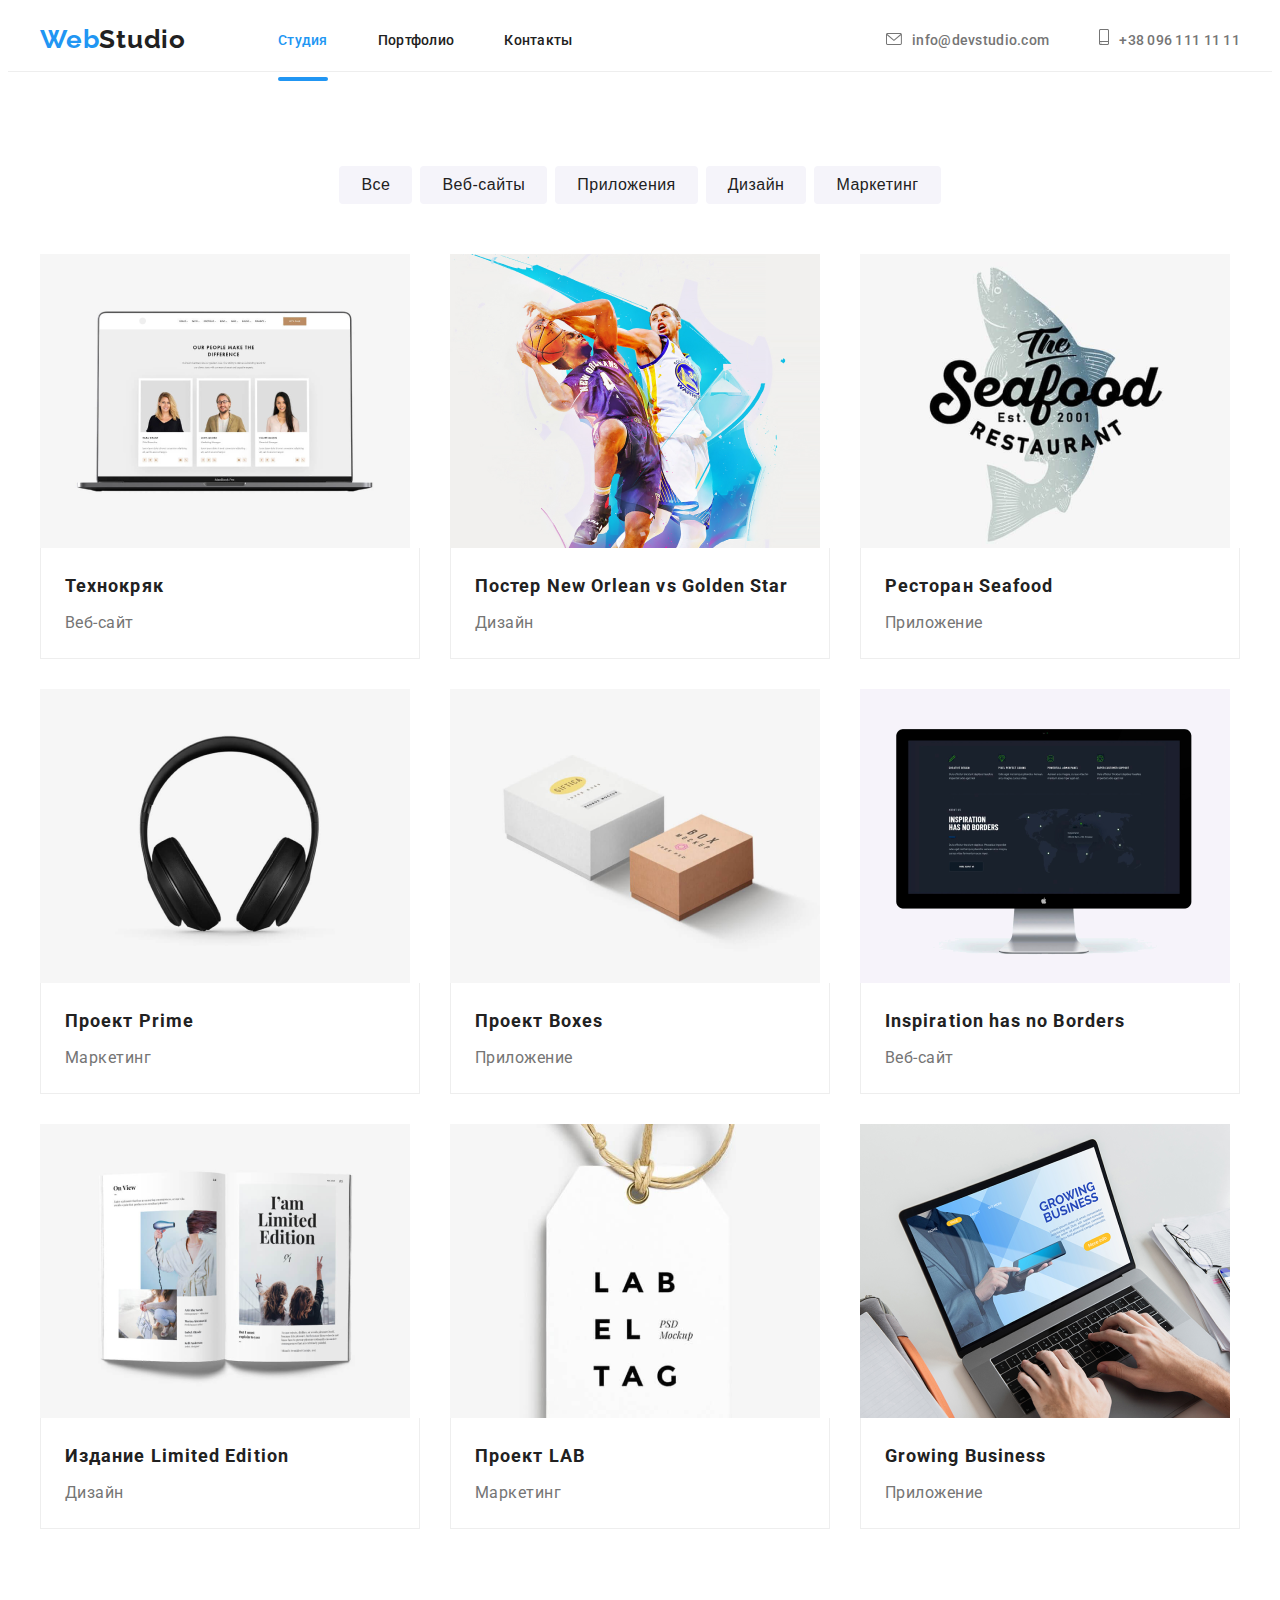
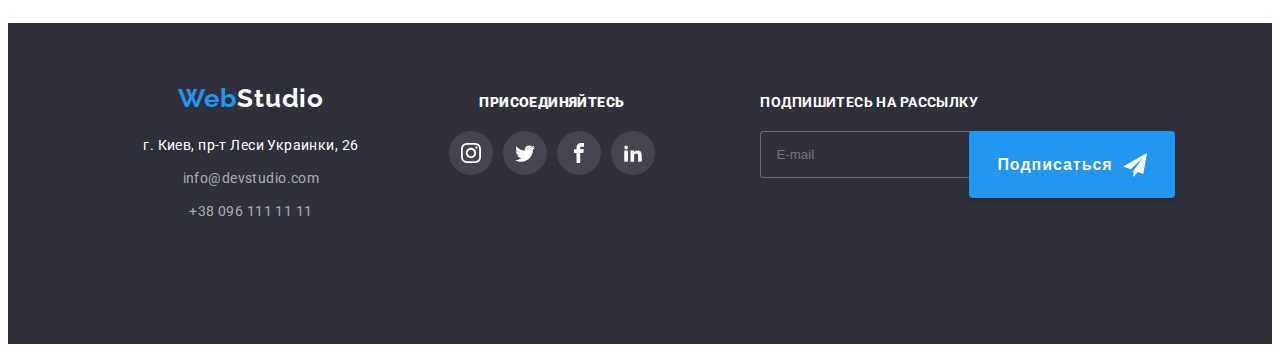
==== commit 5fbdbeee: "ДЗ Nr. 8-4" ====
--- a/portfolio.html
+++ b/portfolio.html
@@ -24,21 +24,25 @@
     <header class="header">
         <div class="container header__container">
             <nav class="header__nav">
-                <a class="logo header__logo link" href="./index.html">Web<span
-                        class="header__logo-second">Studio</span></a>
+                <a href="./index.html" class="logo header__logo link">Web<span class="header__logo-second">Studio</span>
+                </a>
                 <ul class="nav-list list">
                     <li class="nav-list__item">
-                        <a class="nav-list__link link" href="./index.html">Студия</a>
+                        <a href="./index.html" class="nav-list__link link current">Студия</a>
                     </li>
                     <li class="nav-list__item">
-                        <a class="nav-list__link link current" href="./portfolio.html">Портфолио</a>
+                        <a href="./portfolio.html" class="nav-list__link link">Портфолио</a>
                     </li>
                     <li class="nav-list__item">
-                        <a class="nav-list__link link" href="">Контакты</a>
+                        <a href="" class="nav-list__link link">Контакты</a>
                     </li>
                 </ul>
             </nav>
-
+            <button type="button" class="header__mobile-menu-btn" data-menu-button>
+                <svg class="header__mobile-menu-icon">
+                    <use href="./images/icon1.svg#icon-menu"></use>
+                </svg>
+            </button>
             <ul class="header-contact-list list">
                 <li class="header-contact-list__item">
                     <a class="header-contact-list__link link" href="mailto:info@devstudio.com">
@@ -54,10 +58,59 @@
                 </li>
             </ul>
         </div>
+        <div class="mobile-menu" data-menu>
+            <div class="container mobile-menu__container">
+                <button type="button" class="mobile-menu__close-btn" data-menu-close>
+                    <svg class="close-btn-icon" width="40" height="40">
+                        <use href="./images/sprite-two.svg#icon-close-black-18dp-2-1"></use>
+                    </svg>
+                </button>
+                <ul class="mobile-menu__nav list">
+                    <li class="mobile-menu__item">
+                        <a href="" class="mobile-menu__link link">Студия</a>
+                    </li>
+                    <li class="mobile-menu__item">
+                        <a href="" class="mobile-menu__link link">Портфолио</a>
+                    </li>
+                    <li class="mobile-menu__item">
+                        <a href="" class="mobile-menu__link link">Контакты</a>
+                    </li>
+                </ul>
+                <ul class="mobile-menu__contacts list">
+                    <li class="mobile-menu__contacts-item">
+                        <a class="mobile-menu__contacts-link mobile-menu__contacts-tel text"
+                            href="tel:+380961111111">+38
+                            096 111 11 11</a>
+                    </li>
+                    <li class="mobile-menu__contacts-item">
+                        <a class="mobile-menu__contacts-link mobile-menu__contacts-mail text"
+                            href="mailto:info@devstudio.com">info@devstudio.com</a>
+                    </li>
+                </ul>
+                <ul class="mobile-menu__social list">
+                    <li class="mobile-menu__social-item">
+                        <a href="https://www.instagram.com/" class="mobile-menu__social-link text" target="blank"
+                            rel="noreferrer noopener">Instagram</a>
+                    </li>
+                    <li class="mobile-menu__social-item">
+                        <a href="https://twitter.com/" class="mobile-menu__social-link text" target="blank"
+                            rel="noreferrer noopener">Twitter</a>
+                    </li>
+                    <li class="mobile-menu__social-item">
+                        <a href="https://www.facebook.com/" class="mobile-menu__social-link text" target="blank"
+                            rel="noreferrer noopener">Facebook</a>
+                    </li>
+                    <li class="mobile-menu__social-item">
+                        <a href="https://www.linkedin.com/" class="mobile-menu__social-link text" target="blank"
+                            rel="noreferrer noopener">LinkedIn</a>
+                    </li>
+                </ul>
+            </div>
+        </div>
     </header>
 
     <main>
-        <section class="section">
+        <section class="portfolio-section">
             <!-- BUTOTNS -->
             <div class="container">
                 <ul class="portfolio-button-list list">
--- a/css/main.min.css
+++ b/css/main.min.css
@@ -1,2 +1,2 @@
-:root{--main-font: "Roboto", sans-serif;--secondary-font: "Raleway", sans-serif;--titles-color: #212121;--main-text-color: #757575;--secondary-text-color: #ffffff;--accent-color: #2196f3;--footer-link-color: rgba(255, 255, 255, 0.6);--button-background-color: #f5f4fa;--footer-bacground-color: #2f303a;--border-color: #eeeeee;--icon-fill-color: #afb1b8}.visually-hidden{position:absolute !important;clip:rect(1px 1px 1px 1px);clip:rect(1px, 1px, 1px, 1px);padding:0 !important;border:0 !important;height:1px !important;width:1px !important;overflow:hidden}h1,h2,h3,h4,h5,h6,p{margin-top:0;margin-bottom:0}ul,ol{margin-top:0;margin-bottom:0;padding-left:0}img{display:block}body{font-family:var(--main-font)}.link{text-decoration:none}.list{list-style:none}.section{padding-top:60px;padding-bottom:60px}@media screen and (min-width: 768px){.section{padding-top:60px;padding-bottom:60px}}@media screen and (min-width: 1200px){.section{padding-top:94px;padding-bottom:94px}}.container{padding-left:15px;padding-right:15px}@media screen and (min-width: 480px){.container{width:480px;margin:0 auto}}@media screen and (min-width: 768px){.container{width:768px}}@media screen and (min-width: 1200px){.container{width:1200px}}@media screen and (max-width: 767px){.mobile-menu{position:fixed;top:0;left:0;width:100vw;height:100vh;overflow:auto;opacity:0;visibility:hidden;pointer-events:none;background-color:#ffffff}.mobile-menu__container{position:relative;padding-top:48px;padding-bottom:48px;padding-left:25px}.mobile-menu__close-btn{position:absolute;top:10px;right:0;border:none;background-color:transparent;padding:0}.mobile-menu__close-btn:hover,.mobile-menu__close-btn:focus{color:#2196f3}.mobile-menu.is-open{opacity:1;visibility:visible;pointer-events:auto}.mobile-menu__nav{margin-bottom:302px}.mobile-menu__item:not(:last-child){padding-bottom:32px}.mobile-menu__item:not(:last-child):hover,.mobile-menu__item:not(:last-child):focus{color:#2196f3}.mobile-menu__link{font-weight:500;font-size:40px;line-height:1.18;letter-spacing:0.02em;color:#212121}.mobile-menu__link:focus{color:#2196f3}.mobile-menu__contacts{margin-bottom:64px}.mobile-menu__contacts-item:not(:last-child){margin-bottom:32px}.mobile-menu__contacts-link{font-weight:500;letter-spacing:0.02em}.mobile-menu__contacts-tel{font-size:34px;line-height:1.18;color:#2196f3}.mobile-menu__contacts-mail{font-weight:500;line-height:1.17;color:#757575}.mobile-menu__social{display:flex;align-items:center}.mobile-menu__social-item:not(:last-child){margin-right:15px}.mobile-menu__social-item:not(:last-child)::after{content:"";width:22px;height:0px;margin-left:10px;border:1px solid rgba(33,33,33,0.2);transform:rotate(90deg)}.mobile-menu__social-link{font-weight:500;font-size:18px;line-height:1.22;letter-spacing:0.02em;color:#2196f3}}@media screen and (min-width: 768px){.mobile-menu{display:none}}.logo{font-family:var(--secondary-font);font-style:normal;font-weight:700;font-size:26px;line-height:1.19;letter-spacing:0.03em;color:var(--accent-color)}.footer__logo-second{color:var(--secondary-text-color)}.subtitle{font-weight:700;font-size:28px;line-height:1.18;text-align:center;letter-spacing:0.03em;margin-bottom:30px}@media screen and (min-width: 1200px){.subtitle{font-size:36px;line-height:1.17;margin-bottom:50px}}.footer-background{background-color:var(--footer-bacground-color)}.social-icon{width:20px;height:20px;fill:var(--icon-fill-color)}.social-list-link:hover .social-icon,.social-list-link:focus .social-icon{fill:var(--secondary-text-color)}.social-media{display:flex;text-align:center;justify-content:center}.social-list:not(:last-child){margin-right:10px}.social-list-link{display:flex;justify-content:center;align-items:center;width:44px;height:44px;background-color:var(--secondary-text-color);border-radius:50%;transition:color 250ms cubic-bezier(0.4, 0, 0.2, 1),background-color 250ms cubic-bezier(0.4, 0, 0.2, 1)}.social-list-link:hover,.social-list-link:focus{background-color:var(--accent-color)}.backdrop{position:fixed;top:0;left:0;width:100vw;height:100vh;background-color:rgba(0,0,0,0.2);z-index:100;transition:opacity 250ms linear, visibility 250ms linear}.is-hidden{opacity:0;visibility:hidden;pointer-events:none}.modal{position:absolute;top:50%;left:50%;transform:translate(-50%, -50%);width:528px;height:581px;padding:40px;background-color:var(--secondary-text-color);border-radius:4px}.modal-close-btn{display:flex;position:absolute;justify-content:center;align-items:center;top:8px;right:8px;width:30px;height:30px;background-color:transparent;border:1px solid rgba(0,0,0,0.1);border-radius:50%;cursor:pointer;padding:0}.modal-form-head{font-size:20px;font-weight:700;text-align:center;margin-bottom:12px;letter-spacing:0.03em}.modal-form{display:flex;flex-direction:column}.modal-form-field{margin-bottom:10px;font-size:12px;line-height:1.16;letter-spacing:0.01em;color:var(--main-text-color)}.modal-form-input{width:100%;height:40px;border:1px solid rgba(33,33,33,0.2);border-radius:4px;padding-left:42px}.modal-form-input:focus{border-color:var(--accent-color);outline:none}.modal-form-input-wrapper{position:relative;display:block;margin-top:4px}.modal-form-icon{display:block;position:absolute;top:50%;left:15px;transform:translateY(-50%);height:18px;width:18px}.modal-form-input:focus+.modal-form-icon{fill:var(--accent-color)}.modal-form-message{width:100%;height:120px;border:1px solid rgba(33,33,33,0.2);border-radius:4px;resize:none;padding:12px 16px;margin-top:4px;margin-bottom:10px}.modal-form-message:focus{outline:none;border-color:var(--accent-color)}.modal-form-message::placeholder{font-size:12px;letter-spacing:0.01em;color:rgba(117,117,117,0.5)}.checkbox-icon{display:inline-block;vertical-align:middle;width:16px;height:15px;border:2px solid var(--titles-color);border-radius:2px;margin-right:7px;transition:border-color 250ms cubic-bezier(0.4, 0, 0.2, 1),background-color 250ms cubic-bezier(0.4, 0, 0.2, 1)}.modal-form-checkbox:focus+.checkbox-icon{border-color:var(--accent-color)}.modal-form-checkbox:checked+.checkbox-icon{background-color:var(--accent-color);background-image:url(../images/icon-check.svg);background-repeat:no-repeat;background-position:50% 50%;border-color:var(--accent-color);border-radius:2px}.modal-form-checkbox-policy{display:flex;align-items:center;position:relative;cursor:pointer;text-align:center;margin-left:12px;font-size:14px;line-height:1.71;letter-spacing:0.03em;color:var(--main-text-color)}.modal-form-policy-link{color:var(--accent-color)}.modal-form-btn{align-self:center;width:200px;height:50px;font-weight:700;font-size:16px;line-height:1.88;letter-spacing:0.06em;cursor:pointer;padding:0px 55px;margin-top:30px;color:var(--secondary-text-color);background:var(--accent-color);box-shadow:0px 4px 4px rgba(0,0,0,0.15);border:none;border-radius:4px}.header{padding-top:16px;padding-bottom:16px;border-bottom:1px solid var(--border-color)}.header__logo-second{color:var(--titles-color)}.header__container{display:flex;align-items:center;justify-content:space-between}@media screen and (max-width: 767px){.header__mobile-menu-btn{line-height:0;background-color:transparent;border:none;padding:0}.header__mobile-menu-icon{width:40px;height:40px}.header-contact-list{display:none}.nav-list{display:none}}@media screen and (min-width: 768px){.header__mobile-menu-btn{display:none}}.hero{padding-top:118px;padding-bottom:118px}@media screen and (min-width: 1200px){.hero{padding-top:200px;padding-bottom:200px}}.hero-title{font-weight:900;font-size:26px;line-height:1.62;width:360px;letter-spacing:0.06em;text-transform:uppercase;margin:0 auto 30px;color:var(--secondary-text-color);width:360px}@media screen and (min-width: 1200px){.hero-title{font-size:44px;line-height:1.36;width:696px}}.modal-btn{height:50px;font-weight:700;font-size:16px;line-height:1.88;letter-spacing:0.06em;cursor:pointer;padding:0px 32px;color:var(--secondary-text-color);background:var(--accent-color);box-shadow:0px 4px 4px rgba(0,0,0,0.15);border:none;border-radius:4px}.hero-background{max-width:1600px;min-height:600px;text-align:center;margin:0 auto;background-image:linear-gradient(rgba(47,48,58,0.4), rgba(47,48,58,0.4)),url("../images/hero/hero-img-mobile.jpg");background-repeat:no-repeat;background-size:cover;background-color:var(--footer-bacground-color)}@media (min-device-pixel-ratio: 2) and (max-width: 767px), (-webkit-min-device-pixel-ratio: 2) and (max-width: 767px), (min-resolution: 192dpi) and (max-width: 767px), (min-resolution: 2dppx) and (max-width: 767px){.hero-background{background-image:linear-gradient(to right, rgba(47,48,58,0.4), rgba(47,48,58,0.4)),url(../images/hero/hero-img-mobile@2x.jpg)}}@media screen and (min-width: 768px){.hero-background{background-image:linear-gradient(to right, rgba(47,48,58,0.4), rgba(47,48,58,0.4)),url(../images/hero/hero-img-tablet.jpg)}}@media screen and (min-width: 768px) and (min-device-pixel-ratio: 2), screen and (min-width: 768px) and (-webkit-min-device-pixel-ratio: 2), screen and (min-width: 768px) and (min-resolution: 192dpi), screen and (min-width: 768px) and (min-resolution: 2dppx){.hero-background{background-image:linear-gradient(to right, rgba(47,48,58,0.4), rgba(47,48,58,0.4)),url(../images/hero/hero-img-tablet@2x.jpg)}}@media screen and (min-width: 1200px){.hero-background{padding-top:200px;padding-bottom:200px;background-image:linear-gradient(to right, rgba(47,48,58,0.4), rgba(47,48,58,0.4)),url(../images/hero/hero-img-desktop.jpg)}}@media screen and (min-width: 1200px) and (min-device-pixel-ratio: 2), screen and (min-width: 1200px) and (-webkit-min-device-pixel-ratio: 2), screen and (min-width: 1200px) and (min-resolution: 192dpi), screen and (min-width: 1200px) and (min-resolution: 2dppx){.hero-background{background-image:linear-gradient(to right, rgba(47,48,58,0.4), rgba(47,48,58,0.4)),url(../images/hero/hero-img-desktop@2x.jpg)}}.advantages{padding-bottom:0;padding-top:60px;padding-bottom:60px}.advantages-list__icon{display:flex;justify-content:center;align-items:center;padding-bottom:25px;padding-top:25px;height:120px;margin-bottom:30px;border-radius:4px;background-color:var(--button-background-color)}.advantages-list__title{font-weight:700;font-size:14px;line-height:1.14;letter-spacing:0.03em;text-transform:uppercase;margin-bottom:10px;color:var(--titles-color)}.advantages-list__text{font-weight:400;font-size:14px;line-height:1.71;letter-spacing:0.03em;color:var(--main-text-color)}.advantages-list__item{flex-basis:calc((100% - 120px) / 4)}.advantages-symbol{width:70px;height:70px}@media screen and (max-width: 767px){.advantages-list__item{width:450}.advantages-list__item:not(:last-child){margin-bottom:30px}.advantages-list__icon{width:450px}.advantages-list__title{text-align:center}}@media screen and (min-width: 768px){.advantages-list{display:flex;flex-wrap:wrap;margin-left:-30px;margin-top:-30px}.advantages-list__item{width:354px;flex-basis:calc((100% - 60px) / 2);margin-left:30px;margin-top:30px}.advantages-list__icon{width:354px}}@media screen and (min-width: 1200px){.advantages{padding-top:94px}.advantages-list__item{width:270px;flex-basis:calc((100% - 120px) / 4);margin-left:30px;margin-top:30px}.advantages-list__icon{width:270px}}.about-list{display:flex;margin-left:-30px;margin-top:-30px}.about-list__item{margin-left:30px;margin-top:30px}.about-list__image-wrapper{position:relative}.about-img-description{display:flex;position:absolute;bottom:0;left:0;height:70px;width:100%;justify-content:center;align-items:center;font-weight:700;font-size:14px;line-height:1.14;letter-spacing:3%;text-transform:uppercase;color:var(--secondary-text-color);background-color:rgba(47,48,58,0.8)}@media screen and (max-width: 767px){.about-us__container{display:none}}@media screen and (min-width: 768px){.about-us__container{display:none}}.our-team-list__content{padding:30px 32px}.our-team-list__item{box-shadow:0px 1px 3px rgba(0,0,0,0.12),0px 1px 1px rgba(0,0,0,0.14),0px 2px 1px rgba(0,0,0,0.2);border-radius:0px 0px 4px 4px;background:var(--secondary-text-color)}.our-team-list__item:not(:last-child){margin-bottom:30px}.our-team-list__img{max-width:100%;height:auto}.team-member__name{font-style:normal;font-weight:500;font-size:16px;line-height:1.19;text-align:center;letter-spacing:0.03em;margin-bottom:10px;color:var(--titles-color)}.team-member__position{font-weight:400;font-size:16px;line-height:1.19;text-align:center;letter-spacing:0.03em;color:var(--main-text-color);margin-bottom:16px}.our-team{background:var(--button-background-color)}@media screen and (min-width: 768px){.our-team-list{display:flex;flex-wrap:wrap;margin-left:-30px;margin-top:-30px}.our-team-list__item{flex-basis:calc((100% - 60px) / 2);margin-left:30px;margin-top:30px}.our-team-list__item:not(:last-child){margin-bottom:0px}}@media screen and (min-width: 1200px){.our-team-list__item{flex-basis:calc((100% - 120px) / 4)}}.clients-list{display:flex;flex-wrap:wrap;margin-left:-30px;margin-top:-30px}.clients-list__item{flex-basis:calc((100% - 60px) / 2);margin-left:30px;margin-top:30px}.clients-list__company-link{display:flex;justify-content:center;align-items:center;width:210px;height:92px;color:var(--icon-fill-color);border:1px solid var(--icon-fill-color);border-radius:4px;transition:color 250ms cubic-bezier(0.4, 0, 0.2, 1),border-color 250ms cubic-bezier(0.4, 0, 0.2, 1)}.clients-list__company-link:hover,.clients-list__company-link:focus{border:1px solid var(--accent-color);color:var(--accent-color)}.company-logo{fill:currentColor;width:106px;height:60px}@media screen and (min-width: 768px){.clients-list__item{flex-basis:calc((100% - 90px) / 3)}.clients-list__company-link{width:226}}@media screen and (min-width: 1200px){.clients-list__item{flex-basis:calc((100% - 180px) / 6)}.clients-list__company-link{width:170}}.footer{padding-top:60px;padding-bottom:60px}.footer__contact-container{align-items:baseline}.footer__address{width:231px;margin-right:70px}.footer__logo{display:block;margin-bottom:20px}.footer__join-container{display:block;margin-right:93px}.footer-list__item:not(:last-child){margin-bottom:9px}.footer-list__address-link{font-style:normal;font-weight:400;font-size:14px;line-height:1.71;letter-spacing:0.03em;color:var(--secondary-text-color)}.footer-list__contact-link{font-style:normal;font-weight:400;font-size:14px;line-height:1.71;letter-spacing:0.03em;color:var(--footer-link-color)}.join-title{font-weight:700;font-size:14px;line-height:1.14;letter-spacing:0.03em;text-transform:uppercase;margin-bottom:20px;color:var(--secondary-text-color)}.join-list{display:flex;justify-content:space-between}.join-social:not(:last-child){margin-right:10px}.join-social__link{display:flex;justify-content:center;align-items:center;width:44px;height:44px;background-color:rgba(255,255,255,0.1);border-radius:50%;transition:background-color 250ms cubic-bezier(0.4, 0, 0.2, 1)}.join-social__link:hover,.join-social__link:focus{background-color:var(--accent-color)}.join-social-icon{width:20px;height:20px;fill:var(--secondary-text-color)}.mailing-form{display:flex}.mailing-form__field{font-size:16px;line-height:1.25;letter-spacing:0.03em;color:var(--footer-link-color)}.mailing-form__button{display:inline-flex;align-items:center;min-width:200px;font-weight:700;font-size:16px;line-height:1.88;letter-spacing:0.06em;border:none;border-radius:4px;cursor:pointer;padding:10px 28px;color:var(--secondary-text-color);background:var(--accent-color);box-shadow:0px 4px 4px rgba(0,0,0,0.15)}.mailing-form__input{width:358px;padding:15px;margin-right:12px;border:1px solid rgba(255,255,255,0.3);border-radius:4px;background-color:var(--footer-bacground-color);color:var(--secondary-text-color)}.mailing-title{font-weight:700;font-size:14px;line-height:1.14;letter-spacing:0.03em;text-transform:uppercase;margin-bottom:20px;color:var(--secondary-text-color)}.mailing-button-icon{margin-left:10px;fill:currentColor}.portfolio-modal-btn{height:38px;font-weight:500;font-size:16px;line-height:1.63;letter-spacing:0.03em;cursor:pointer;padding:0 22px;color:var(--titles-color);background:var(--button-background-color);border-radius:4px;list-style:none;border:none;transition:color 250ms cubic-bezier(0.4, 0, 0.2, 1),background-color 250ms cubic-bezier(0.4, 0, 0.2, 1),box-shadow 250ms cubic-bezier(0.4, 0, 0.2, 1)}.portfolio-modal-btn:hover,.portfolio-modal-btn:focus{color:var(--secondary-text-color);background:var(--accent-color);box-shadow:0px 2px 2px 0px rgba(0,0,0,0.12),0px 1px 2px 0px rgba(0,0,0,0.08),0px 3px 1px 0px rgba(0,0,0,0.1)}.portfolio-button-list{display:flex;justify-content:center;margin-bottom:50px}.portfolio-button-list__item:not(:last-child){margin-right:8px}.portfolio-image-wrapper{position:relative;overflow:hidden}.project-name{font-weight:700;font-size:18px;line-height:2;letter-spacing:0.06em;margin-bottom:4px;color:var(--titles-color)}.project-type{font-weight:400;font-size:16px;line-height:1.88;letter-spacing:0.03em;color:var(--main-text-color)}.project-list{display:flex;flex-wrap:wrap;margin-left:-30px;margin-top:-30px}.project-list__item{flex-basis:calc((100% - 90px) / 3);margin-left:30px;margin-top:30px}.project-list__item:hover,.project-list__item:focus{box-shadow:0px 1px 1px rgba(0,0,0,0.12),1px 4px 6px rgba(0,0,0,0.16),0px 4px 4px rgba(0,0,0,0.06)}.project-list__link{display:block}.project-list-content{padding:20px 24px;border:1px solid var(--border-color);border-top:none}.overlay{position:absolute;top:0;left:0;height:100%;width:100%;padding:63px 24px;font-weight:400;font-size:18px;line-height:1.56;letter-spacing:0.03em;color:var(--secondary-text-color);background-color:rgba(33,150,243,0.9);overflow:auto;transform:translateY(100%);transition:transform 250ms linear}.project-list__link:hover .overlay,.project-list__link:focus .overlay{transform:translateY(0%)}
+:root{--main-font: "Roboto", sans-serif;--secondary-font: "Raleway", sans-serif;--titles-color: #212121;--main-text-color: #757575;--secondary-text-color: #ffffff;--accent-color: #2196f3;--footer-link-color: rgba(255, 255, 255, 0.6);--button-background-color: #f5f4fa;--footer-bacground-color: #2f303a;--border-color: #eeeeee;--icon-fill-color: #afb1b8}.visually-hidden{position:absolute !important;clip:rect(1px 1px 1px 1px);clip:rect(1px, 1px, 1px, 1px);padding:0 !important;border:0 !important;height:1px !important;width:1px !important;overflow:hidden}h1,h2,h3,h4,h5,h6,p{margin-top:0;margin-bottom:0}ul,ol{margin-top:0;margin-bottom:0;padding-left:0}img{display:block}body{font-family:var(--main-font)}.link{text-decoration:none}.list{list-style:none}.section{padding-top:60px;padding-bottom:60px}@media screen and (min-width: 768px){.section{padding-top:60px;padding-bottom:60px}}@media screen and (min-width: 1200px){.section{padding-top:94px;padding-bottom:94px}}.container{padding-left:15px;padding-right:15px}@media screen and (min-width: 480px){.container{width:480px;margin:0 auto}}@media screen and (min-width: 768px){.container{width:768px}}@media screen and (min-width: 1200px){.container{width:1200px}}@media screen and (max-width: 767px){.mobile-menu{position:fixed;top:0;left:0;width:100vw;height:100vh;overflow:auto;opacity:0;visibility:hidden;pointer-events:none;background-color:#ffffff}.mobile-menu__container{position:relative;padding-top:48px;padding-bottom:48px;padding-left:25px}.mobile-menu__close-btn{position:absolute;top:10px;right:0;border:none;background-color:transparent;padding:0}.mobile-menu__close-btn:hover,.mobile-menu__close-btn:focus{color:#2196f3}.mobile-menu.is-open{opacity:1;visibility:visible;pointer-events:auto}.mobile-menu__nav{margin-bottom:302px}.mobile-menu__item:not(:last-child){padding-bottom:32px}.mobile-menu__item:not(:last-child):hover,.mobile-menu__item:not(:last-child):focus{color:#2196f3}.mobile-menu__link{font-weight:500;font-size:40px;line-height:1.18;letter-spacing:0.02em;color:#212121}.mobile-menu__link:focus{color:#2196f3}.mobile-menu__contacts{margin-bottom:64px}.mobile-menu__contacts-item:not(:last-child){margin-bottom:32px}.mobile-menu__contacts-link{font-weight:500;letter-spacing:0.02em}.mobile-menu__contacts-tel{font-size:34px;line-height:1.18;color:#2196f3}.mobile-menu__contacts-mail{font-weight:500;line-height:1.17;color:#757575}.mobile-menu__social{display:flex;align-items:center}.mobile-menu__social-item:not(:last-child){margin-right:15px}.mobile-menu__social-item:not(:last-child)::after{content:"";width:22px;height:0px;margin-left:10px;border:1px solid rgba(33,33,33,0.2);transform:rotate(90deg)}.mobile-menu__social-link{font-weight:500;font-size:18px;line-height:1.22;letter-spacing:0.02em;color:#2196f3}}@media screen and (min-width: 768px){.mobile-menu{display:none}}.logo{font-family:var(--secondary-font);font-style:normal;font-weight:700;font-size:26px;line-height:1.19;letter-spacing:0.03em;color:var(--accent-color)}.footer__logo-second{color:var(--secondary-text-color)}.subtitle{font-weight:700;font-size:28px;line-height:1.18;text-align:center;letter-spacing:0.03em;margin-bottom:30px}@media screen and (min-width: 1200px){.subtitle{font-size:36px;line-height:1.17;margin-bottom:50px}}.footer-background{background-color:var(--footer-bacground-color)}.social-icon{width:20px;height:20px;fill:var(--icon-fill-color)}.social-list-link:hover .social-icon,.social-list-link:focus .social-icon{fill:var(--secondary-text-color)}.social-media{display:flex;text-align:center;justify-content:center}.social-list:not(:last-child){margin-right:10px}.social-list-link{display:flex;justify-content:center;align-items:center;width:44px;height:44px;background-color:var(--secondary-text-color);border-radius:50%;transition:color 250ms cubic-bezier(0.4, 0, 0.2, 1),background-color 250ms cubic-bezier(0.4, 0, 0.2, 1)}.social-list-link:hover,.social-list-link:focus{background-color:var(--accent-color)}.backdrop{position:fixed;top:0;left:0;width:100vw;height:100vh;background-color:rgba(0,0,0,0.2);z-index:100;transition:opacity 250ms linear, visibility 250ms linear}.is-hidden{opacity:0;visibility:hidden;pointer-events:none}.modal{position:absolute;top:50%;left:50%;transform:translate(-50%, -50%);width:450px;height:609px;padding:40px;background-color:var(--secondary-text-color);border-radius:4px}.modal-close-btn{display:flex;position:absolute;justify-content:center;align-items:center;top:8px;right:8px;width:30px;height:30px;background-color:transparent;border:1px solid rgba(0,0,0,0.1);border-radius:50%;cursor:pointer;padding:0}@media screen and (min-width: 450px){.modal{top:50%;left:50%;transform:translate(-50%, -50%);min-width:450px}}@media screen and (min-width: 1200px){.modal{width:528px;height:581px}}.modal-form-head{font-weight:700;font-size:20px;line-height:1.5;text-align:center;margin-bottom:12px;letter-spacing:0.03em;width:370px}.modal-form{display:flex;flex-direction:column}.modal-form-field{margin-bottom:10px;font-size:12px;line-height:1.16;letter-spacing:0.01em;color:var(--main-text-color)}.modal-form-input{width:100%;height:40px;border:1px solid rgba(33,33,33,0.2);border-radius:4px;padding-left:42px}.modal-form-input:focus{border-color:var(--accent-color);outline:none}.modal-form-input-wrapper{position:relative;display:block;margin-top:4px}.modal-form-icon{display:block;position:absolute;top:50%;left:15px;transform:translateY(-50%);height:18px;width:18px}.modal-form-input:focus+.modal-form-icon{fill:var(--accent-color)}.modal-form-message{width:100%;height:120px;border:1px solid rgba(33,33,33,0.2);border-radius:4px;resize:none;padding:12px 16px;margin-top:4px;margin-bottom:10px}.modal-form-message:focus{outline:none;border-color:var(--accent-color)}.modal-form-message::placeholder{font-size:12px;letter-spacing:0.01em;color:rgba(117,117,117,0.5)}.checkbox-icon{display:inline-block;vertical-align:middle;width:16px;height:15px;border:2px solid var(--titles-color);border-radius:2px;margin-right:7px;transition:border-color 250ms cubic-bezier(0.4, 0, 0.2, 1),background-color 250ms cubic-bezier(0.4, 0, 0.2, 1)}.modal-form-checkbox:focus+.checkbox-icon{border-color:var(--accent-color)}.modal-form-checkbox:checked+.checkbox-icon{background-color:var(--accent-color);background-image:url(../images/icon-check.svg);background-repeat:no-repeat;background-position:50% 50%;border-color:var(--accent-color);border-radius:2px}.modal-form-checkbox-policy{align-items:center;position:relative;cursor:pointer;margin-left:12px;font-size:12px;line-height:1.17;letter-spacing:0.03em;color:var(--main-text-color)}.modal-form-policy-link{color:var(--accent-color)}.modal-form-btn{align-self:center;width:200px;height:50px;font-weight:700;font-size:16px;line-height:1.88;letter-spacing:0.06em;cursor:pointer;padding:0px 55px;margin-top:30px;color:var(--secondary-text-color);background:var(--accent-color);box-shadow:0px 4px 4px rgba(0,0,0,0.15);border:none;border-radius:4px}@media screen and (min-width: 1200px){.modal-form-head{line-height:1.15;width:100%}.modal-form-checkbox-policy{font-size:14px;line-height:1.71}}.header{padding-top:16px;padding-bottom:16px;border-bottom:1px solid var(--border-color)}.header__logo-second{color:var(--titles-color)}.header__container{display:flex;align-items:center;justify-content:space-between}.header__nav{display:flex;align-items:center}.header-contact-list{align-items:center;margin-left:auto}.header-contact-list__link{font-weight:500;letter-spacing:0.02em;color:var(--main-text-color);transition:color 250ms cubic-bezier(0.4, 0, 0.2, 1)}.header-contact-list__link:hover,.header-contact-list__link:focus{color:var(--accent-color)}.header-contact-list__icon{fill:var(--main-text-color);margin-right:10px;text-align:center}.nav-list{display:flex;align-items:center}.nav-list__item:not(:last-child){margin-right:50px}.nav-list__link{font-weight:500;font-size:14px;line-height:1.14;letter-spacing:0.02em;color:var(--titles-color);transition:color 250ms cubic-bezier(0.4, 0, 0.2, 1);position:relative}.nav-list__link:hover,.nav-list__link:focus{color:var(--accent-color)}@media screen and (max-width: 767px){.header__mobile-menu-btn{line-height:0;background-color:transparent;border:none;padding:0}.header__mobile-menu-icon{width:40px;height:40px}.header-contact-list{display:none}.nav-list{display:none}}@media screen and (min-width: 768px){.header__mobile-menu-btn{display:none}.header__logo{margin-right:88px}.header-contact-list__item:not(:last-child){margin-bottom:10px}.header-contact-list__link{font-size:12px;line-height:1.17}}@media screen and (min-width: 1200px){.header__logo{margin-right:92px}.header-contact-list{display:flex;align-items:center;margin-left:auto}.header-contact-list__item:not(:last-child){margin-bottom:0}.header-contact-list__link{font-size:14px;line-height:1.14}.header-contact-list__item:not(:last-child){margin-right:50px}}.current{color:var(--accent-color)}.current::after{display:block;position:absolute;content:"";width:100%;height:4px;background-color:var(--accent-color);border-radius:2px;margin-top:28px}.hero{padding-top:118px;padding-bottom:118px}@media screen and (min-width: 1200px){.hero{padding-top:200px;padding-bottom:200px}}.hero-title{font-weight:900;font-size:26px;line-height:1.62;width:360px;letter-spacing:0.06em;text-transform:uppercase;margin:0 auto 30px;color:var(--secondary-text-color);width:360px}@media screen and (min-width: 1200px){.hero-title{font-size:44px;line-height:1.36;width:696px}}.modal-btn{height:50px;font-weight:700;font-size:16px;line-height:1.88;letter-spacing:0.06em;cursor:pointer;padding:0px 32px;color:var(--secondary-text-color);background:var(--accent-color);box-shadow:0px 4px 4px rgba(0,0,0,0.15);border:none;border-radius:4px}.hero-background{max-width:1600px;min-height:600px;text-align:center;margin:0 auto;background-image:linear-gradient(rgba(47,48,58,0.4), rgba(47,48,58,0.4)),url("../images/hero/hero-img-mobile.jpg");background-repeat:no-repeat;background-size:cover;background-color:var(--footer-bacground-color)}@media (min-device-pixel-ratio: 2) and (max-width: 767px), (-webkit-min-device-pixel-ratio: 2) and (max-width: 767px), (min-resolution: 192dpi) and (max-width: 767px), (min-resolution: 2dppx) and (max-width: 767px){.hero-background{background-image:linear-gradient(to right, rgba(47,48,58,0.4), rgba(47,48,58,0.4)),url(../images/hero/hero-img-mobile@2x.jpg)}}@media screen and (min-width: 768px){.hero-background{background-image:linear-gradient(to right, rgba(47,48,58,0.4), rgba(47,48,58,0.4)),url(../images/hero/hero-img-tablet.jpg)}}@media screen and (min-width: 768px) and (min-device-pixel-ratio: 2), screen and (min-width: 768px) and (-webkit-min-device-pixel-ratio: 2), screen and (min-width: 768px) and (min-resolution: 192dpi), screen and (min-width: 768px) and (min-resolution: 2dppx){.hero-background{background-image:linear-gradient(to right, rgba(47,48,58,0.4), rgba(47,48,58,0.4)),url(../images/hero/hero-img-tablet@2x.jpg)}}@media screen and (min-width: 1200px){.hero-background{padding-top:200px;padding-bottom:200px;background-image:linear-gradient(to right, rgba(47,48,58,0.4), rgba(47,48,58,0.4)),url(../images/hero/hero-img-desktop.jpg)}}@media screen and (min-width: 1200px) and (min-device-pixel-ratio: 2), screen and (min-width: 1200px) and (-webkit-min-device-pixel-ratio: 2), screen and (min-width: 1200px) and (min-resolution: 192dpi), screen and (min-width: 1200px) and (min-resolution: 2dppx){.hero-background{background-image:linear-gradient(to right, rgba(47,48,58,0.4), rgba(47,48,58,0.4)),url(../images/hero/hero-img-desktop@2x.jpg)}}.advantages{padding-bottom:0;padding-top:60px;padding-bottom:60px}.advantages-list__icon{display:flex;justify-content:center;align-items:center;padding-bottom:25px;padding-top:25px;height:120px;margin-bottom:30px;border-radius:4px;background-color:var(--button-background-color)}.advantages-list__title{font-weight:700;font-size:14px;line-height:1.14;letter-spacing:0.03em;text-transform:uppercase;margin-bottom:10px;color:var(--titles-color)}.advantages-list__text{font-weight:400;font-size:14px;line-height:1.71;letter-spacing:0.03em;color:var(--main-text-color)}.advantages-list__item{flex-basis:calc((100% - 120px) / 4)}.advantages-symbol{width:70px;height:70px}@media screen and (max-width: 767px){.advantages-list__item{width:450}.advantages-list__item:not(:last-child){margin-bottom:30px}.advantages-list__icon{width:450px}.advantages-list__title{text-align:center}}@media screen and (min-width: 768px){.advantages-list{display:flex;flex-wrap:wrap;margin-left:-30px;margin-top:-30px}.advantages-list__item{width:354px;flex-basis:calc((100% - 60px) / 2);margin-left:30px;margin-top:30px}.advantages-list__icon{width:354px}}@media screen and (min-width: 1200px){.advantages{padding-top:94px}.advantages-list__item{width:270px;flex-basis:calc((100% - 120px) / 4);margin-left:30px;margin-top:30px}.advantages-list__icon{width:270px}}.about-list{display:flex;margin-left:-30px;margin-top:-30px}.about-list__item{margin-left:30px;margin-top:30px}.about-list__image-wrapper{position:relative}.about-img-description{display:flex;position:absolute;bottom:0;left:0;height:70px;width:100%;justify-content:center;align-items:center;font-weight:700;font-size:14px;line-height:1.14;letter-spacing:3%;text-transform:uppercase;color:var(--secondary-text-color);background-color:rgba(47,48,58,0.8)}@media screen and (max-width: 767px){.about-us__container{display:none}}@media screen and (min-width: 768px){.about-us__container{display:none}}.our-team-list__content{padding:30px 32px}.our-team-list__item{box-shadow:0px 1px 3px rgba(0,0,0,0.12),0px 1px 1px rgba(0,0,0,0.14),0px 2px 1px rgba(0,0,0,0.2);border-radius:0px 0px 4px 4px;background:var(--secondary-text-color)}.our-team-list__item:not(:last-child){margin-bottom:30px}.our-team-list__img{max-width:100%;height:auto}.team-member__name{font-style:normal;font-weight:500;font-size:16px;line-height:1.19;text-align:center;letter-spacing:0.03em;margin-bottom:10px;color:var(--titles-color)}.team-member__position{font-weight:400;font-size:16px;line-height:1.19;text-align:center;letter-spacing:0.03em;color:var(--main-text-color);margin-bottom:16px}.our-team{background:var(--button-background-color)}@media screen and (min-width: 768px){.our-team-list{display:flex;flex-wrap:wrap;margin-left:-30px;margin-top:-30px}.our-team-list__item{flex-basis:calc((100% - 60px) / 2);margin-left:30px;margin-top:30px}.our-team-list__item:not(:last-child){margin-bottom:0px}}@media screen and (min-width: 1200px){.our-team-list__item{flex-basis:calc((100% - 120px) / 4)}}.clients-list{display:flex;flex-wrap:wrap;margin-left:-30px;margin-top:-30px}.clients-list__item{flex-basis:calc((100% - 60px) / 2);margin-left:30px;margin-top:30px}.clients-list__company-link{display:flex;justify-content:center;align-items:center;width:210px;height:92px;color:var(--icon-fill-color);border:1px solid var(--icon-fill-color);border-radius:4px;transition:color 250ms cubic-bezier(0.4, 0, 0.2, 1),border-color 250ms cubic-bezier(0.4, 0, 0.2, 1)}.clients-list__company-link:hover,.clients-list__company-link:focus{border:1px solid var(--accent-color);color:var(--accent-color)}.company-logo{fill:currentColor;width:106px;height:60px}@media screen and (min-width: 768px){.clients-list__item{flex-basis:calc((100% - 90px) / 3)}.clients-list__company-link{width:226}}@media screen and (min-width: 1200px){.clients-list__item{flex-basis:calc((100% - 180px) / 6)}.clients-list__company-link{width:170}}.footer{padding-top:60px;padding-bottom:60px}.footer__address{width:100%;padding-bottom:60px}.footer__logo{display:block;margin-bottom:20px;text-align:center}.footer__join-container{text-align:center;padding-bottom:60px}.footer__mailing-container{display:block;text-align:center}.footer-list{text-align:center}.footer-list__item:not(:last-child){margin-bottom:9px}.footer-list__address-link{font-style:normal;font-weight:400;font-size:14px;line-height:1.71;letter-spacing:0.03em;color:var(--secondary-text-color)}.footer-list__contact-link{font-style:normal;font-weight:400;font-size:14px;line-height:1.71;letter-spacing:0.03em;color:var(--footer-link-color)}.join-title{font-weight:700;font-size:14px;line-height:1.14;letter-spacing:0.03em;text-transform:uppercase;margin-top:5px;margin-bottom:20px;color:var(--secondary-text-color)}.join-list{display:flex;justify-content:center;text-align:center}.join-social:not(:last-child){margin-right:10px}.join-social__link{display:flex;justify-content:center;align-items:center;width:44px;height:44px;background-color:rgba(255,255,255,0.1);border-radius:50%;transition:background-color 250ms cubic-bezier(0.4, 0, 0.2, 1)}.join-social__link:hover,.join-social__link:focus{background-color:var(--accent-color)}.join-social-icon{width:20px;height:20px;fill:var(--secondary-text-color)}.mailing-form__field{font-size:16px;line-height:1.25;letter-spacing:0.03em;color:var(--footer-link-color)}.mailing-form__button{display:inline-flex;align-items:center;min-width:200px;font-weight:700;font-size:16px;line-height:1.88;letter-spacing:0.06em;border:none;border-radius:4px;cursor:pointer;padding:10px 28px;color:var(--secondary-text-color);background:var(--accent-color);box-shadow:0px 4px 4px rgba(0,0,0,0.15)}.mailing-form__input{width:100%;padding:15px;margin-bottom:20px;border:1px solid rgba(255,255,255,0.3);border-radius:4px;background-color:var(--footer-bacground-color);color:var(--secondary-text-color)}.mailing-title{font-weight:700;font-size:14px;line-height:1.14;letter-spacing:0.03em;text-transform:uppercase;margin-bottom:20px;color:var(--secondary-text-color)}.mailing-button-icon{margin-left:10px;fill:currentColor}@media screen and (max-width: 767px){.footer__contact-container{width:480px}}@media screen and (min-width: 768px){.footer__contact-container{width:768px;display:flex;flex-wrap:wrap;justify-content:space-around}}@media screen and (min-width: 768px){.footer__address{width:231px}}@media screen and (min-width: 768px){.footer__join-container{width:231px}}@media screen and (min-width: 1200px){.footer__contact-container{width:100%;display:flex;align-items:baseline;justify-content:center}.footer__address{width:231px;margin-right:70px}.footer__join-container{display:block;margin-right:93px}.footer__mailing-container{text-align:left}.mailing-form{display:flex}}.portfolio-section{padding-top:94px;padding-bottom:94px}@media screen and (max-width: 1199px){.portfolio-section{padding-top:60px;padding-bottom:60px}}.portfolio-modal-btn{height:38px;font-weight:500;font-size:16px;line-height:1.63;letter-spacing:0.03em;cursor:pointer;padding:0 22px;color:var(--titles-color);background:var(--button-background-color);border-radius:4px;list-style:none;border:none;transition:color 250ms cubic-bezier(0.4, 0, 0.2, 1),background-color 250ms cubic-bezier(0.4, 0, 0.2, 1),box-shadow 250ms cubic-bezier(0.4, 0, 0.2, 1)}.portfolio-modal-btn:hover,.portfolio-modal-btn:focus{color:var(--secondary-text-color);background:var(--accent-color);box-shadow:0px 2px 2px 0px rgba(0,0,0,0.12),0px 1px 2px 0px rgba(0,0,0,0.08),0px 3px 1px 0px rgba(0,0,0,0.1)}.portfolio-button-list{display:flex;flex-wrap:wrap;margin-bottom:40px}@media screen and (min-width: 768px){.portfolio-button-list{display:flex;justify-content:center;margin-bottom:30px}}@media screen and (min-width: 1200px){.portfolio-button-list{margin-bottom:50px}}.portfolio-button-list__item:not(:last-child){margin-right:8px}@media screen and (min-width: 400px) and (max-width: 767px){.portfolio-button-list__item:nth-child(-n+2){margin-bottom:15px}}.portfolio-image-wrapper{position:relative;overflow:hidden;display:block}.project-name{font-weight:700;font-size:18px;line-height:2;letter-spacing:0.06em;margin-bottom:4px;color:var(--titles-color)}.project-type{font-weight:400;font-size:16px;line-height:1.88;letter-spacing:0.03em;color:var(--main-text-color)}.project-list__item{margin-top:30px}.project-list__item:hover,.project-list__item:focus{box-shadow:0px 1px 1px rgba(0,0,0,0.12),1px 4px 6px rgba(0,0,0,0.16),0px 4px 4px rgba(0,0,0,0.06)}.project-list__link{display:block}.project-list-content{padding:20px 24px;border:1px solid var(--border-color);border-top:none}.overlay{position:absolute;top:0;left:0;height:100%;width:100%;padding:63px 24px;font-weight:400;font-size:18px;line-height:1.56;letter-spacing:0.03em;color:var(--secondary-text-color);background-color:rgba(33,150,243,0.9);overflow:auto;transform:translateY(100%);transition:transform 250ms linear}.project-list__link:hover .overlay,.project-list__link:focus .overlay{transform:translateY(0%)}@media screen and (min-width: 768px){.project-list__item{flex-basis:calc((100% - 60px) / 2)}}@media screen and (min-width: 1200px){.project-list{display:flex;flex-wrap:wrap;margin-left:-30px;margin-top:-30px}.project-list__item{flex-basis:calc((100% - 90px) / 3);margin-left:30px}}
 /*# sourceMappingURL=main.min.css.map */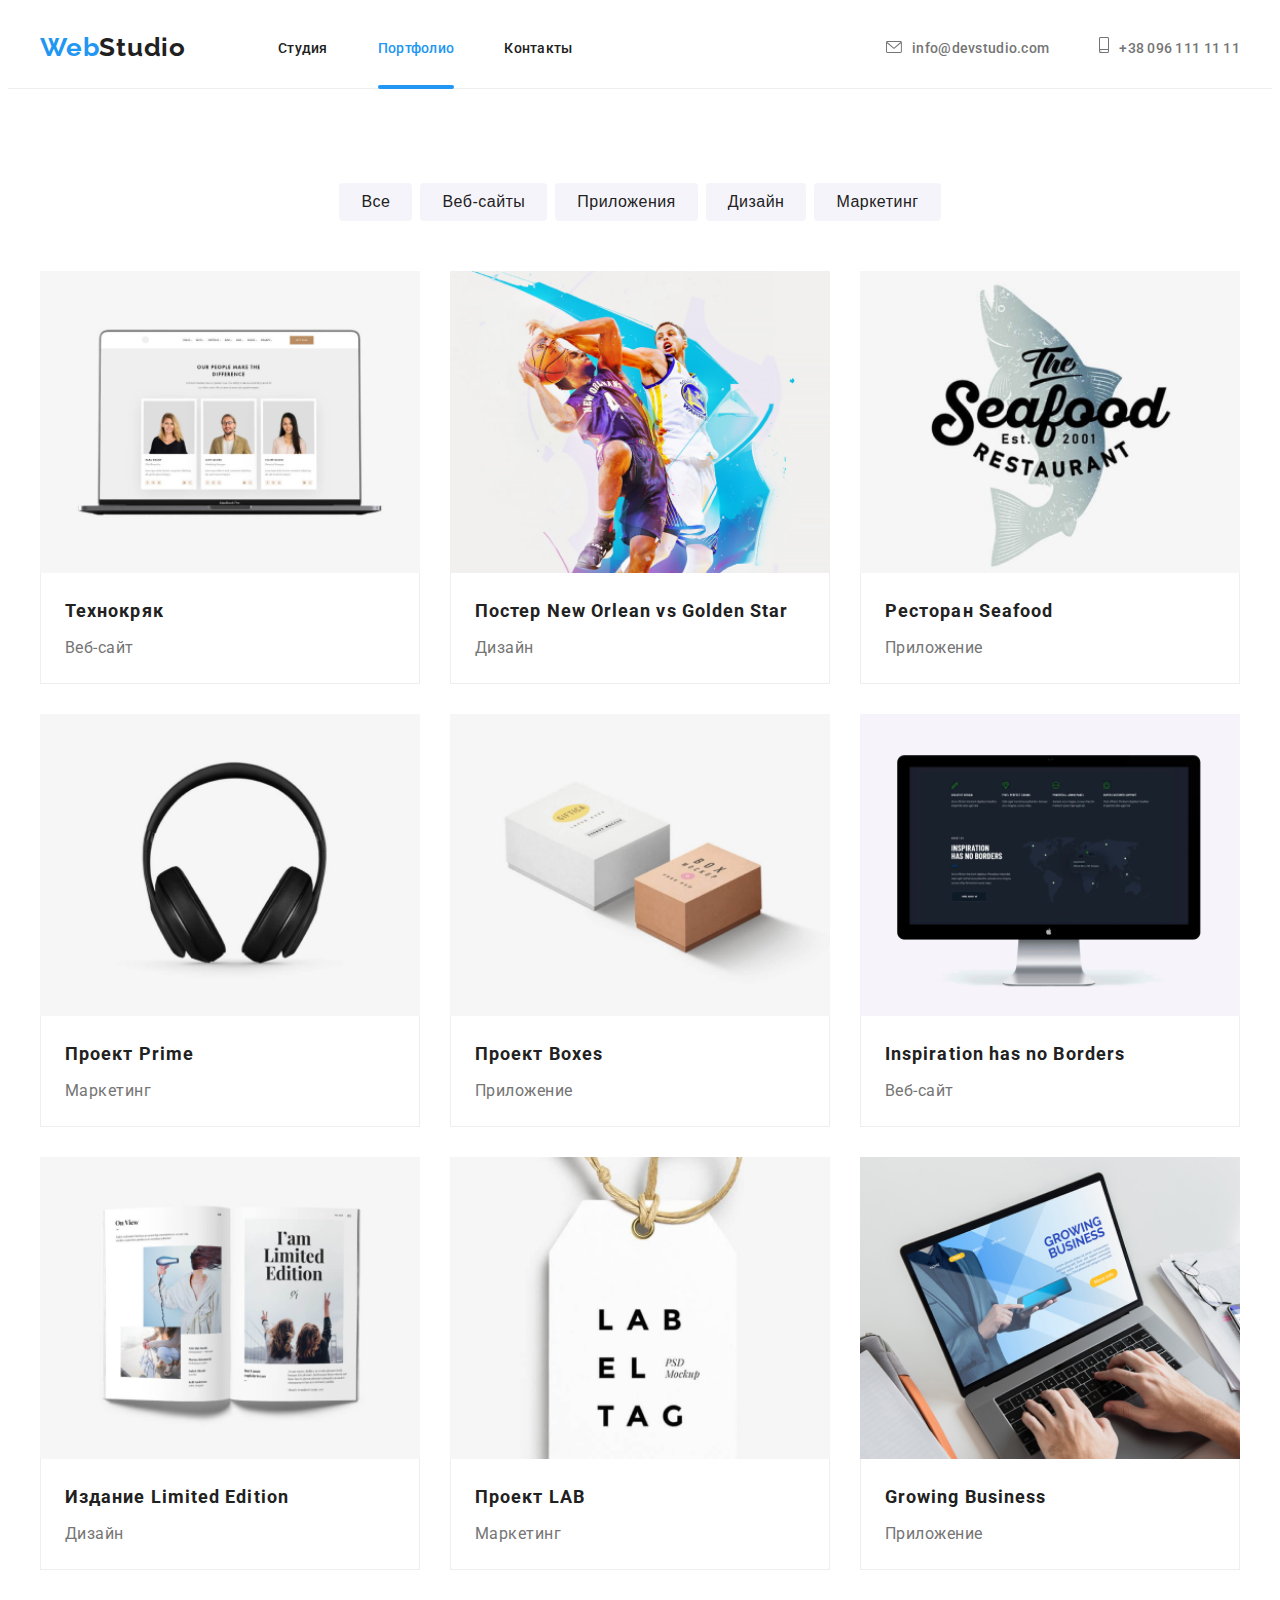
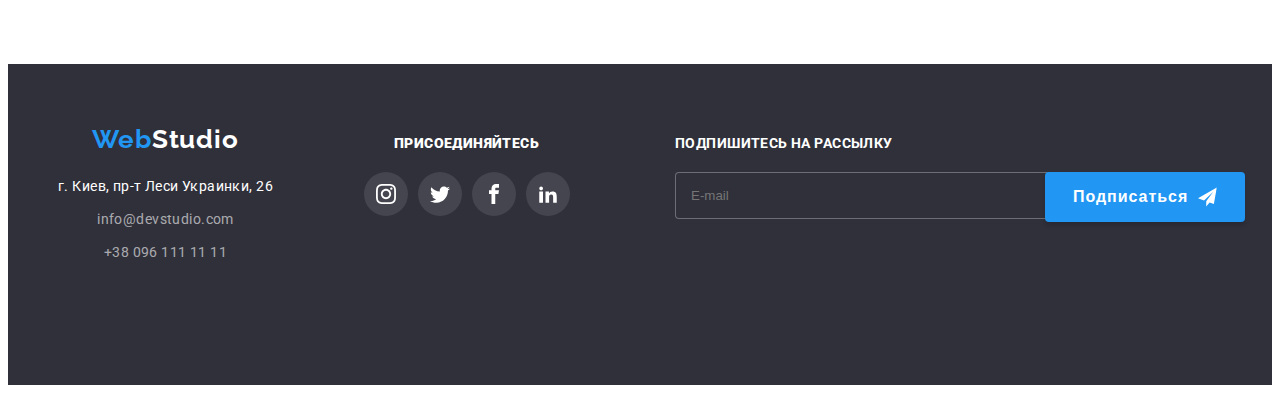
==== commit 0c6f545f: "ДЗ Nr. 8-5" ====
--- a/portfolio.html
+++ b/portfolio.html
@@ -28,10 +28,10 @@
                 </a>
                 <ul class="nav-list list">
                     <li class="nav-list__item">
-                        <a href="./index.html" class="nav-list__link link current">Студия</a>
+                        <a href="./index.html" class="nav-list__link link">Студия</a>
                     </li>
                     <li class="nav-list__item">
-                        <a href="./portfolio.html" class="nav-list__link link">Портфолио</a>
+                        <a href="./portfolio.html" class="nav-list__link link current">Портфолио</a>
                     </li>
                     <li class="nav-list__item">
                         <a href="" class="nav-list__link link">Контакты</a>
@@ -157,7 +157,8 @@
                                     <source
                                         srcset="./images/portfolio/portfolio-img-1-mobile.jpg 1x ./images/portfolio/portfolio-img-1-mobile@2x.jpg 2x"
                                         media="max-width: 767px">
-                                    <img src="./images/portfolio/portfolio-img-1.jpg" alt="Страница сайта">
+                                    <img class="project-list__img" src="./images/portfolio/portfolio-img-1.jpg"
+                                        alt="Страница сайта">
                                 </picture>
                                 <p class="overlay">Технокряк это современная площадка распространения коронавируса.
                                     Компании
@@ -192,7 +193,8 @@
                                     <source
                                         srcset="./images/portfolio/portfolio-img-2-mobile.jpg 1x ./images/portfolio/portfolio-img-2-mobile@2x.jpg 2x"
                                         media="max-width: 767px">
-                                    <img src="./images/portfolio/portfolio-img-2.jpg" alt="Постер">
+                                    <img class="project-list__img" src="./images/portfolio/portfolio-img-2.jpg"
+                                        alt="Постер">
                                 </picture>
                                 <p class="overlay">Технокряк это современная площадка распространения коронавируса.
                                     Компании
@@ -227,7 +229,8 @@
                                     <source
                                         srcset="./images/portfolio/portfolio-img-3-mobile.jpg 1x ./images/portfolio/portfolio-img-3-mobile@2x.jpg 2x"
                                         media="max-width: 767px">
-                                    <img src="./images/portfolio/portfolio-img-3.jpg" alt="Логотип ресторана">
+                                    <img class="project-list__img" src="./images/portfolio/portfolio-img-3.jpg"
+                                        alt="Логотип ресторана">
                                 </picture>
                                 <p class="overlay">Технокряк это современная площадка распространения коронавируса.
                                     Компании
@@ -262,7 +265,8 @@
                                     <source
                                         srcset="./images/portfolio/portfolio-img-4-mobile.jpg 1x ./images/portfolio/portfolio-img-4-mobile@2x.jpg 2x"
                                         media="max-width: 767px">
-                                    <img src="./images/portfolio/portfolio-img-4.jpg" alt="Наушники">
+                                    <img class="project-list__img" src="./images/portfolio/portfolio-img-4.jpg"
+                                        alt="Наушники">
                                 </picture>
 
                                 <p class="overlay">Технокряк это современная площадка распространения коронавируса.
@@ -298,7 +302,8 @@
                                     <source
                                         srcset="./images/portfolio/portfolio-img-5-mobile.jpg 1x ./images/portfolio/portfolio-img-5-mobile@2x.jpg 2x"
                                         media="max-width: 767px">
-                                    <img src="./images/portfolio/portfolio-img-5.jpg" alt="Коробки">
+                                    <img class="project-list__img" src="./images/portfolio/portfolio-img-5.jpg"
+                                        alt="Коробки">
                                 </picture>
                                 <p class="overlay">Технокряк это современная площадка распространения коронавируса.
                                     Компании
@@ -333,7 +338,8 @@
                                     <source
                                         srcset="./images/portfolio/portfolio-img-6-mobile.jpg 1x ./images/portfolio/portfolio-img-6-mobile@2x.jpg 2x"
                                         media="max-width: 767px">
-                                    <img src="./images/portfolio/portfolio-img-6.jpg" alt="Страница сайта">
+                                    <img class="project-list__img" src="./images/portfolio/portfolio-img-6.jpg"
+                                        alt="Страница сайта">
                                 </picture>
                                 <p class="overlay">Технокряк это современная площадка распространения коронавируса.
                                     Компании
@@ -368,7 +374,8 @@
                                     <source
                                         srcset="./images/portfolio/portfolio-img-7-mobile.jpg 1x ./images/portfolio/portfolio-img-7-mobile@2x.jpg 2x"
                                         media="max-width: 767px">
-                                    <img src="./images/portfolio/portfolio-img-7.jpg" alt="Брошюра">
+                                    <img class="project-list__img" src="./images/portfolio/portfolio-img-7.jpg"
+                                        alt="Брошюра">
                                 </picture>
                                 <p class="overlay">Технокряк это современная площадка распространения коронавируса.
                                     Компании
@@ -403,7 +410,8 @@
                                     <source
                                         srcset="./images/portfolio/portfolio-img-8-mobile.jpg 1x ./images/portfolio/portfolio-img-8-mobile@2x.jpg 2x"
                                         media="max-width: 767px">
-                                    <img src="./images/portfolio/portfolio-img-8.jpg" alt="Этикетка">
+                                    <img class="project-list__img" src="./images/portfolio/portfolio-img-8.jpg"
+                                        alt="Этикетка">
                                 </picture>
                                 <p class="overlay">Технокряк это современная площадка распространения коронавируса.
                                     Компании
@@ -438,7 +446,8 @@
                                     <source
                                         srcset="./images/portfolio/portfolio-img-9-mobile.jpg 1x ./images/portfolio/portfolio-img-9-mobile@2x.jpg 2x"
                                         media="max-width: 767px">
-                                    <img src="./images/portfolio/portfolio-img-9.jpg" alt="Ноутбук">
+                                    <img class="project-list__img" src="./images/portfolio/portfolio-img-9.jpg"
+                                        alt="Ноутбук">
                                 </picture>
 
                                 <p class="overlay">Технокряк это современная площадка распространения коронавируса.
--- a/css/main.min.css
+++ b/css/main.min.css
@@ -1,2 +1,2 @@
-:root{--main-font: "Roboto", sans-serif;--secondary-font: "Raleway", sans-serif;--titles-color: #212121;--main-text-color: #757575;--secondary-text-color: #ffffff;--accent-color: #2196f3;--footer-link-color: rgba(255, 255, 255, 0.6);--button-background-color: #f5f4fa;--footer-bacground-color: #2f303a;--border-color: #eeeeee;--icon-fill-color: #afb1b8}.visually-hidden{position:absolute !important;clip:rect(1px 1px 1px 1px);clip:rect(1px, 1px, 1px, 1px);padding:0 !important;border:0 !important;height:1px !important;width:1px !important;overflow:hidden}h1,h2,h3,h4,h5,h6,p{margin-top:0;margin-bottom:0}ul,ol{margin-top:0;margin-bottom:0;padding-left:0}img{display:block}body{font-family:var(--main-font)}.link{text-decoration:none}.list{list-style:none}.section{padding-top:60px;padding-bottom:60px}@media screen and (min-width: 768px){.section{padding-top:60px;padding-bottom:60px}}@media screen and (min-width: 1200px){.section{padding-top:94px;padding-bottom:94px}}.container{padding-left:15px;padding-right:15px}@media screen and (min-width: 480px){.container{width:480px;margin:0 auto}}@media screen and (min-width: 768px){.container{width:768px}}@media screen and (min-width: 1200px){.container{width:1200px}}@media screen and (max-width: 767px){.mobile-menu{position:fixed;top:0;left:0;width:100vw;height:100vh;overflow:auto;opacity:0;visibility:hidden;pointer-events:none;background-color:#ffffff}.mobile-menu__container{position:relative;padding-top:48px;padding-bottom:48px;padding-left:25px}.mobile-menu__close-btn{position:absolute;top:10px;right:0;border:none;background-color:transparent;padding:0}.mobile-menu__close-btn:hover,.mobile-menu__close-btn:focus{color:#2196f3}.mobile-menu.is-open{opacity:1;visibility:visible;pointer-events:auto}.mobile-menu__nav{margin-bottom:302px}.mobile-menu__item:not(:last-child){padding-bottom:32px}.mobile-menu__item:not(:last-child):hover,.mobile-menu__item:not(:last-child):focus{color:#2196f3}.mobile-menu__link{font-weight:500;font-size:40px;line-height:1.18;letter-spacing:0.02em;color:#212121}.mobile-menu__link:focus{color:#2196f3}.mobile-menu__contacts{margin-bottom:64px}.mobile-menu__contacts-item:not(:last-child){margin-bottom:32px}.mobile-menu__contacts-link{font-weight:500;letter-spacing:0.02em}.mobile-menu__contacts-tel{font-size:34px;line-height:1.18;color:#2196f3}.mobile-menu__contacts-mail{font-weight:500;line-height:1.17;color:#757575}.mobile-menu__social{display:flex;align-items:center}.mobile-menu__social-item:not(:last-child){margin-right:15px}.mobile-menu__social-item:not(:last-child)::after{content:"";width:22px;height:0px;margin-left:10px;border:1px solid rgba(33,33,33,0.2);transform:rotate(90deg)}.mobile-menu__social-link{font-weight:500;font-size:18px;line-height:1.22;letter-spacing:0.02em;color:#2196f3}}@media screen and (min-width: 768px){.mobile-menu{display:none}}.logo{font-family:var(--secondary-font);font-style:normal;font-weight:700;font-size:26px;line-height:1.19;letter-spacing:0.03em;color:var(--accent-color)}.footer__logo-second{color:var(--secondary-text-color)}.subtitle{font-weight:700;font-size:28px;line-height:1.18;text-align:center;letter-spacing:0.03em;margin-bottom:30px}@media screen and (min-width: 1200px){.subtitle{font-size:36px;line-height:1.17;margin-bottom:50px}}.footer-background{background-color:var(--footer-bacground-color)}.social-icon{width:20px;height:20px;fill:var(--icon-fill-color)}.social-list-link:hover .social-icon,.social-list-link:focus .social-icon{fill:var(--secondary-text-color)}.social-media{display:flex;text-align:center;justify-content:center}.social-list:not(:last-child){margin-right:10px}.social-list-link{display:flex;justify-content:center;align-items:center;width:44px;height:44px;background-color:var(--secondary-text-color);border-radius:50%;transition:color 250ms cubic-bezier(0.4, 0, 0.2, 1),background-color 250ms cubic-bezier(0.4, 0, 0.2, 1)}.social-list-link:hover,.social-list-link:focus{background-color:var(--accent-color)}.backdrop{position:fixed;top:0;left:0;width:100vw;height:100vh;background-color:rgba(0,0,0,0.2);z-index:100;transition:opacity 250ms linear, visibility 250ms linear}.is-hidden{opacity:0;visibility:hidden;pointer-events:none}.modal{position:absolute;top:50%;left:50%;transform:translate(-50%, -50%);width:450px;height:609px;padding:40px;background-color:var(--secondary-text-color);border-radius:4px}.modal-close-btn{display:flex;position:absolute;justify-content:center;align-items:center;top:8px;right:8px;width:30px;height:30px;background-color:transparent;border:1px solid rgba(0,0,0,0.1);border-radius:50%;cursor:pointer;padding:0}@media screen and (min-width: 450px){.modal{top:50%;left:50%;transform:translate(-50%, -50%);min-width:450px}}@media screen and (min-width: 1200px){.modal{width:528px;height:581px}}.modal-form-head{font-weight:700;font-size:20px;line-height:1.5;text-align:center;margin-bottom:12px;letter-spacing:0.03em;width:370px}.modal-form{display:flex;flex-direction:column}.modal-form-field{margin-bottom:10px;font-size:12px;line-height:1.16;letter-spacing:0.01em;color:var(--main-text-color)}.modal-form-input{width:100%;height:40px;border:1px solid rgba(33,33,33,0.2);border-radius:4px;padding-left:42px}.modal-form-input:focus{border-color:var(--accent-color);outline:none}.modal-form-input-wrapper{position:relative;display:block;margin-top:4px}.modal-form-icon{display:block;position:absolute;top:50%;left:15px;transform:translateY(-50%);height:18px;width:18px}.modal-form-input:focus+.modal-form-icon{fill:var(--accent-color)}.modal-form-message{width:100%;height:120px;border:1px solid rgba(33,33,33,0.2);border-radius:4px;resize:none;padding:12px 16px;margin-top:4px;margin-bottom:10px}.modal-form-message:focus{outline:none;border-color:var(--accent-color)}.modal-form-message::placeholder{font-size:12px;letter-spacing:0.01em;color:rgba(117,117,117,0.5)}.checkbox-icon{display:inline-block;vertical-align:middle;width:16px;height:15px;border:2px solid var(--titles-color);border-radius:2px;margin-right:7px;transition:border-color 250ms cubic-bezier(0.4, 0, 0.2, 1),background-color 250ms cubic-bezier(0.4, 0, 0.2, 1)}.modal-form-checkbox:focus+.checkbox-icon{border-color:var(--accent-color)}.modal-form-checkbox:checked+.checkbox-icon{background-color:var(--accent-color);background-image:url(../images/icon-check.svg);background-repeat:no-repeat;background-position:50% 50%;border-color:var(--accent-color);border-radius:2px}.modal-form-checkbox-policy{align-items:center;position:relative;cursor:pointer;margin-left:12px;font-size:12px;line-height:1.17;letter-spacing:0.03em;color:var(--main-text-color)}.modal-form-policy-link{color:var(--accent-color)}.modal-form-btn{align-self:center;width:200px;height:50px;font-weight:700;font-size:16px;line-height:1.88;letter-spacing:0.06em;cursor:pointer;padding:0px 55px;margin-top:30px;color:var(--secondary-text-color);background:var(--accent-color);box-shadow:0px 4px 4px rgba(0,0,0,0.15);border:none;border-radius:4px}@media screen and (min-width: 1200px){.modal-form-head{line-height:1.15;width:100%}.modal-form-checkbox-policy{font-size:14px;line-height:1.71}}.header{padding-top:16px;padding-bottom:16px;border-bottom:1px solid var(--border-color)}.header__logo-second{color:var(--titles-color)}.header__container{display:flex;align-items:center;justify-content:space-between}.header__nav{display:flex;align-items:center}.header-contact-list{align-items:center;margin-left:auto}.header-contact-list__link{font-weight:500;letter-spacing:0.02em;color:var(--main-text-color);transition:color 250ms cubic-bezier(0.4, 0, 0.2, 1)}.header-contact-list__link:hover,.header-contact-list__link:focus{color:var(--accent-color)}.header-contact-list__icon{fill:var(--main-text-color);margin-right:10px;text-align:center}.nav-list{display:flex;align-items:center}.nav-list__item:not(:last-child){margin-right:50px}.nav-list__link{font-weight:500;font-size:14px;line-height:1.14;letter-spacing:0.02em;color:var(--titles-color);transition:color 250ms cubic-bezier(0.4, 0, 0.2, 1);position:relative}.nav-list__link:hover,.nav-list__link:focus{color:var(--accent-color)}@media screen and (max-width: 767px){.header__mobile-menu-btn{line-height:0;background-color:transparent;border:none;padding:0}.header__mobile-menu-icon{width:40px;height:40px}.header-contact-list{display:none}.nav-list{display:none}}@media screen and (min-width: 768px){.header__mobile-menu-btn{display:none}.header__logo{margin-right:88px}.header-contact-list__item:not(:last-child){margin-bottom:10px}.header-contact-list__link{font-size:12px;line-height:1.17}}@media screen and (min-width: 1200px){.header__logo{margin-right:92px}.header-contact-list{display:flex;align-items:center;margin-left:auto}.header-contact-list__item:not(:last-child){margin-bottom:0}.header-contact-list__link{font-size:14px;line-height:1.14}.header-contact-list__item:not(:last-child){margin-right:50px}}.current{color:var(--accent-color)}.current::after{display:block;position:absolute;content:"";width:100%;height:4px;background-color:var(--accent-color);border-radius:2px;margin-top:28px}.hero{padding-top:118px;padding-bottom:118px}@media screen and (min-width: 1200px){.hero{padding-top:200px;padding-bottom:200px}}.hero-title{font-weight:900;font-size:26px;line-height:1.62;width:360px;letter-spacing:0.06em;text-transform:uppercase;margin:0 auto 30px;color:var(--secondary-text-color);width:360px}@media screen and (min-width: 1200px){.hero-title{font-size:44px;line-height:1.36;width:696px}}.modal-btn{height:50px;font-weight:700;font-size:16px;line-height:1.88;letter-spacing:0.06em;cursor:pointer;padding:0px 32px;color:var(--secondary-text-color);background:var(--accent-color);box-shadow:0px 4px 4px rgba(0,0,0,0.15);border:none;border-radius:4px}.hero-background{max-width:1600px;min-height:600px;text-align:center;margin:0 auto;background-image:linear-gradient(rgba(47,48,58,0.4), rgba(47,48,58,0.4)),url("../images/hero/hero-img-mobile.jpg");background-repeat:no-repeat;background-size:cover;background-color:var(--footer-bacground-color)}@media (min-device-pixel-ratio: 2) and (max-width: 767px), (-webkit-min-device-pixel-ratio: 2) and (max-width: 767px), (min-resolution: 192dpi) and (max-width: 767px), (min-resolution: 2dppx) and (max-width: 767px){.hero-background{background-image:linear-gradient(to right, rgba(47,48,58,0.4), rgba(47,48,58,0.4)),url(../images/hero/hero-img-mobile@2x.jpg)}}@media screen and (min-width: 768px){.hero-background{background-image:linear-gradient(to right, rgba(47,48,58,0.4), rgba(47,48,58,0.4)),url(../images/hero/hero-img-tablet.jpg)}}@media screen and (min-width: 768px) and (min-device-pixel-ratio: 2), screen and (min-width: 768px) and (-webkit-min-device-pixel-ratio: 2), screen and (min-width: 768px) and (min-resolution: 192dpi), screen and (min-width: 768px) and (min-resolution: 2dppx){.hero-background{background-image:linear-gradient(to right, rgba(47,48,58,0.4), rgba(47,48,58,0.4)),url(../images/hero/hero-img-tablet@2x.jpg)}}@media screen and (min-width: 1200px){.hero-background{padding-top:200px;padding-bottom:200px;background-image:linear-gradient(to right, rgba(47,48,58,0.4), rgba(47,48,58,0.4)),url(../images/hero/hero-img-desktop.jpg)}}@media screen and (min-width: 1200px) and (min-device-pixel-ratio: 2), screen and (min-width: 1200px) and (-webkit-min-device-pixel-ratio: 2), screen and (min-width: 1200px) and (min-resolution: 192dpi), screen and (min-width: 1200px) and (min-resolution: 2dppx){.hero-background{background-image:linear-gradient(to right, rgba(47,48,58,0.4), rgba(47,48,58,0.4)),url(../images/hero/hero-img-desktop@2x.jpg)}}.advantages{padding-bottom:0;padding-top:60px;padding-bottom:60px}.advantages-list__icon{display:flex;justify-content:center;align-items:center;padding-bottom:25px;padding-top:25px;height:120px;margin-bottom:30px;border-radius:4px;background-color:var(--button-background-color)}.advantages-list__title{font-weight:700;font-size:14px;line-height:1.14;letter-spacing:0.03em;text-transform:uppercase;margin-bottom:10px;color:var(--titles-color)}.advantages-list__text{font-weight:400;font-size:14px;line-height:1.71;letter-spacing:0.03em;color:var(--main-text-color)}.advantages-list__item{flex-basis:calc((100% - 120px) / 4)}.advantages-symbol{width:70px;height:70px}@media screen and (max-width: 767px){.advantages-list__item{width:450}.advantages-list__item:not(:last-child){margin-bottom:30px}.advantages-list__icon{width:450px}.advantages-list__title{text-align:center}}@media screen and (min-width: 768px){.advantages-list{display:flex;flex-wrap:wrap;margin-left:-30px;margin-top:-30px}.advantages-list__item{width:354px;flex-basis:calc((100% - 60px) / 2);margin-left:30px;margin-top:30px}.advantages-list__icon{width:354px}}@media screen and (min-width: 1200px){.advantages{padding-top:94px}.advantages-list__item{width:270px;flex-basis:calc((100% - 120px) / 4);margin-left:30px;margin-top:30px}.advantages-list__icon{width:270px}}.about-list{display:flex;margin-left:-30px;margin-top:-30px}.about-list__item{margin-left:30px;margin-top:30px}.about-list__image-wrapper{position:relative}.about-img-description{display:flex;position:absolute;bottom:0;left:0;height:70px;width:100%;justify-content:center;align-items:center;font-weight:700;font-size:14px;line-height:1.14;letter-spacing:3%;text-transform:uppercase;color:var(--secondary-text-color);background-color:rgba(47,48,58,0.8)}@media screen and (max-width: 767px){.about-us__container{display:none}}@media screen and (min-width: 768px){.about-us__container{display:none}}.our-team-list__content{padding:30px 32px}.our-team-list__item{box-shadow:0px 1px 3px rgba(0,0,0,0.12),0px 1px 1px rgba(0,0,0,0.14),0px 2px 1px rgba(0,0,0,0.2);border-radius:0px 0px 4px 4px;background:var(--secondary-text-color)}.our-team-list__item:not(:last-child){margin-bottom:30px}.our-team-list__img{max-width:100%;height:auto}.team-member__name{font-style:normal;font-weight:500;font-size:16px;line-height:1.19;text-align:center;letter-spacing:0.03em;margin-bottom:10px;color:var(--titles-color)}.team-member__position{font-weight:400;font-size:16px;line-height:1.19;text-align:center;letter-spacing:0.03em;color:var(--main-text-color);margin-bottom:16px}.our-team{background:var(--button-background-color)}@media screen and (min-width: 768px){.our-team-list{display:flex;flex-wrap:wrap;margin-left:-30px;margin-top:-30px}.our-team-list__item{flex-basis:calc((100% - 60px) / 2);margin-left:30px;margin-top:30px}.our-team-list__item:not(:last-child){margin-bottom:0px}}@media screen and (min-width: 1200px){.our-team-list__item{flex-basis:calc((100% - 120px) / 4)}}.clients-list{display:flex;flex-wrap:wrap;margin-left:-30px;margin-top:-30px}.clients-list__item{flex-basis:calc((100% - 60px) / 2);margin-left:30px;margin-top:30px}.clients-list__company-link{display:flex;justify-content:center;align-items:center;width:210px;height:92px;color:var(--icon-fill-color);border:1px solid var(--icon-fill-color);border-radius:4px;transition:color 250ms cubic-bezier(0.4, 0, 0.2, 1),border-color 250ms cubic-bezier(0.4, 0, 0.2, 1)}.clients-list__company-link:hover,.clients-list__company-link:focus{border:1px solid var(--accent-color);color:var(--accent-color)}.company-logo{fill:currentColor;width:106px;height:60px}@media screen and (min-width: 768px){.clients-list__item{flex-basis:calc((100% - 90px) / 3)}.clients-list__company-link{width:226}}@media screen and (min-width: 1200px){.clients-list__item{flex-basis:calc((100% - 180px) / 6)}.clients-list__company-link{width:170}}.footer{padding-top:60px;padding-bottom:60px}.footer__address{width:100%;padding-bottom:60px}.footer__logo{display:block;margin-bottom:20px;text-align:center}.footer__join-container{text-align:center;padding-bottom:60px}.footer__mailing-container{display:block;text-align:center}.footer-list{text-align:center}.footer-list__item:not(:last-child){margin-bottom:9px}.footer-list__address-link{font-style:normal;font-weight:400;font-size:14px;line-height:1.71;letter-spacing:0.03em;color:var(--secondary-text-color)}.footer-list__contact-link{font-style:normal;font-weight:400;font-size:14px;line-height:1.71;letter-spacing:0.03em;color:var(--footer-link-color)}.join-title{font-weight:700;font-size:14px;line-height:1.14;letter-spacing:0.03em;text-transform:uppercase;margin-top:5px;margin-bottom:20px;color:var(--secondary-text-color)}.join-list{display:flex;justify-content:center;text-align:center}.join-social:not(:last-child){margin-right:10px}.join-social__link{display:flex;justify-content:center;align-items:center;width:44px;height:44px;background-color:rgba(255,255,255,0.1);border-radius:50%;transition:background-color 250ms cubic-bezier(0.4, 0, 0.2, 1)}.join-social__link:hover,.join-social__link:focus{background-color:var(--accent-color)}.join-social-icon{width:20px;height:20px;fill:var(--secondary-text-color)}.mailing-form__field{font-size:16px;line-height:1.25;letter-spacing:0.03em;color:var(--footer-link-color)}.mailing-form__button{display:inline-flex;align-items:center;min-width:200px;font-weight:700;font-size:16px;line-height:1.88;letter-spacing:0.06em;border:none;border-radius:4px;cursor:pointer;padding:10px 28px;color:var(--secondary-text-color);background:var(--accent-color);box-shadow:0px 4px 4px rgba(0,0,0,0.15)}.mailing-form__input{width:100%;padding:15px;margin-bottom:20px;border:1px solid rgba(255,255,255,0.3);border-radius:4px;background-color:var(--footer-bacground-color);color:var(--secondary-text-color)}.mailing-title{font-weight:700;font-size:14px;line-height:1.14;letter-spacing:0.03em;text-transform:uppercase;margin-bottom:20px;color:var(--secondary-text-color)}.mailing-button-icon{margin-left:10px;fill:currentColor}@media screen and (max-width: 767px){.footer__contact-container{width:480px}}@media screen and (min-width: 768px){.footer__contact-container{width:768px;display:flex;flex-wrap:wrap;justify-content:space-around}}@media screen and (min-width: 768px){.footer__address{width:231px}}@media screen and (min-width: 768px){.footer__join-container{width:231px}}@media screen and (min-width: 1200px){.footer__contact-container{width:100%;display:flex;align-items:baseline;justify-content:center}.footer__address{width:231px;margin-right:70px}.footer__join-container{display:block;margin-right:93px}.footer__mailing-container{text-align:left}.mailing-form{display:flex}}.portfolio-section{padding-top:94px;padding-bottom:94px}@media screen and (max-width: 1199px){.portfolio-section{padding-top:60px;padding-bottom:60px}}.portfolio-modal-btn{height:38px;font-weight:500;font-size:16px;line-height:1.63;letter-spacing:0.03em;cursor:pointer;padding:0 22px;color:var(--titles-color);background:var(--button-background-color);border-radius:4px;list-style:none;border:none;transition:color 250ms cubic-bezier(0.4, 0, 0.2, 1),background-color 250ms cubic-bezier(0.4, 0, 0.2, 1),box-shadow 250ms cubic-bezier(0.4, 0, 0.2, 1)}.portfolio-modal-btn:hover,.portfolio-modal-btn:focus{color:var(--secondary-text-color);background:var(--accent-color);box-shadow:0px 2px 2px 0px rgba(0,0,0,0.12),0px 1px 2px 0px rgba(0,0,0,0.08),0px 3px 1px 0px rgba(0,0,0,0.1)}.portfolio-button-list{display:flex;flex-wrap:wrap;margin-bottom:40px}@media screen and (min-width: 768px){.portfolio-button-list{display:flex;justify-content:center;margin-bottom:30px}}@media screen and (min-width: 1200px){.portfolio-button-list{margin-bottom:50px}}.portfolio-button-list__item:not(:last-child){margin-right:8px}@media screen and (min-width: 400px) and (max-width: 767px){.portfolio-button-list__item:nth-child(-n+2){margin-bottom:15px}}.portfolio-image-wrapper{position:relative;overflow:hidden;display:block}.project-name{font-weight:700;font-size:18px;line-height:2;letter-spacing:0.06em;margin-bottom:4px;color:var(--titles-color)}.project-type{font-weight:400;font-size:16px;line-height:1.88;letter-spacing:0.03em;color:var(--main-text-color)}.project-list__item{margin-top:30px}.project-list__item:hover,.project-list__item:focus{box-shadow:0px 1px 1px rgba(0,0,0,0.12),1px 4px 6px rgba(0,0,0,0.16),0px 4px 4px rgba(0,0,0,0.06)}.project-list__link{display:block}.project-list-content{padding:20px 24px;border:1px solid var(--border-color);border-top:none}.overlay{position:absolute;top:0;left:0;height:100%;width:100%;padding:63px 24px;font-weight:400;font-size:18px;line-height:1.56;letter-spacing:0.03em;color:var(--secondary-text-color);background-color:rgba(33,150,243,0.9);overflow:auto;transform:translateY(100%);transition:transform 250ms linear}.project-list__link:hover .overlay,.project-list__link:focus .overlay{transform:translateY(0%)}@media screen and (min-width: 768px){.project-list__item{flex-basis:calc((100% - 60px) / 2)}}@media screen and (min-width: 1200px){.project-list{display:flex;flex-wrap:wrap;margin-left:-30px;margin-top:-30px}.project-list__item{flex-basis:calc((100% - 90px) / 3);margin-left:30px}}
+:root{--main-font: "Roboto", sans-serif;--secondary-font: "Raleway", sans-serif;--titles-color: #212121;--main-text-color: #757575;--secondary-text-color: #ffffff;--accent-color: #2196f3;--footer-link-color: rgba(255, 255, 255, 0.6);--button-background-color: #f5f4fa;--footer-bacground-color: #2f303a;--border-color: #eeeeee;--icon-fill-color: #afb1b8}.visually-hidden{position:absolute !important;clip:rect(1px 1px 1px 1px);clip:rect(1px, 1px, 1px, 1px);padding:0 !important;border:0 !important;height:1px !important;width:1px !important;overflow:hidden}h1,h2,h3,h4,h5,h6,p{margin-top:0;margin-bottom:0}ul,ol{margin-top:0;margin-bottom:0;padding-left:0}img{display:block}body{font-family:var(--main-font)}.link{text-decoration:none}.list{list-style:none}.section{padding-top:60px;padding-bottom:60px}@media screen and (min-width: 768px){.section{padding-top:60px;padding-bottom:60px}}@media screen and (min-width: 1200px){.section{padding-top:94px;padding-bottom:94px}}.container{padding-left:15px;padding-right:15px}@media screen and (min-width: 480px){.container{width:480px;margin:0 auto}}@media screen and (min-width: 768px){.container{width:768px}}@media screen and (min-width: 1200px){.container{width:1200px}}@media screen and (max-width: 767px){.mobile-menu{position:fixed;top:0;left:0;width:100vw;height:100vh;overflow:auto;opacity:0;visibility:hidden;pointer-events:none;background-color:#ffffff}.mobile-menu__container{position:relative;padding-top:48px;padding-bottom:48px;padding-left:25px}.mobile-menu__close-btn{position:absolute;top:10px;right:0;border:none;background-color:transparent;padding:0}.mobile-menu__close-btn:hover,.mobile-menu__close-btn:focus{color:#2196f3}.mobile-menu.is-open{opacity:1;visibility:visible;pointer-events:auto}.mobile-menu__nav{margin-bottom:302px}.mobile-menu__item:not(:last-child){padding-bottom:32px}.mobile-menu__item:not(:last-child):hover,.mobile-menu__item:not(:last-child):focus{color:#2196f3}.mobile-menu__link{font-weight:500;font-size:40px;line-height:1.18;letter-spacing:0.02em;color:#212121}.mobile-menu__link:focus{color:#2196f3}.mobile-menu__contacts{margin-bottom:64px}.mobile-menu__contacts-item:not(:last-child){margin-bottom:32px}.mobile-menu__contacts-link{font-weight:500;letter-spacing:0.02em}.mobile-menu__contacts-tel{font-size:34px;line-height:1.18;color:#2196f3}.mobile-menu__contacts-mail{font-weight:500;line-height:1.17;color:#757575}.mobile-menu__social{display:flex;align-items:center}.mobile-menu__social-item:not(:last-child){margin-right:15px}.mobile-menu__social-item:not(:last-child)::after{content:"";width:22px;height:0px;margin-left:10px;border:1px solid rgba(33,33,33,0.2);transform:rotate(90deg)}.mobile-menu__social-link{font-weight:500;font-size:18px;line-height:1.22;letter-spacing:0.02em;color:#2196f3}}@media screen and (min-width: 768px){.mobile-menu{display:none}}.logo{font-family:var(--secondary-font);font-style:normal;font-weight:700;font-size:26px;line-height:1.19;letter-spacing:0.03em;color:var(--accent-color)}.footer__logo-second{color:var(--secondary-text-color)}.subtitle{font-weight:700;font-size:28px;line-height:1.18;text-align:center;letter-spacing:0.03em;margin-bottom:30px}@media screen and (min-width: 1200px){.subtitle{font-size:36px;line-height:1.17;margin-bottom:50px}}.footer-background{background-color:var(--footer-bacground-color)}.social-icon{width:20px;height:20px;fill:var(--icon-fill-color)}.social-list-link:hover .social-icon,.social-list-link:focus .social-icon{fill:var(--secondary-text-color)}.social-media{display:flex;text-align:center;justify-content:center}.social-list:not(:last-child){margin-right:10px}.social-list-link{display:flex;justify-content:center;align-items:center;width:44px;height:44px;background-color:var(--secondary-text-color);border-radius:50%;transition:color 250ms cubic-bezier(0.4, 0, 0.2, 1),background-color 250ms cubic-bezier(0.4, 0, 0.2, 1)}.social-list-link:hover,.social-list-link:focus{background-color:var(--accent-color)}.backdrop{position:fixed;top:0;left:0;width:100vw;height:100vh;background-color:rgba(0,0,0,0.2);z-index:100;transition:opacity 250ms linear, visibility 250ms linear}.is-hidden{opacity:0;visibility:hidden;pointer-events:none}.modal{position:absolute;top:50%;left:50%;transform:translate(-50%, -50%);width:450px;height:609px;padding:40px;background-color:var(--secondary-text-color);border-radius:4px}.modal-close-btn{display:flex;position:absolute;justify-content:center;align-items:center;top:8px;right:8px;width:30px;height:30px;background-color:transparent;border:1px solid rgba(0,0,0,0.1);border-radius:50%;cursor:pointer;padding:0}@media screen and (min-width: 450px){.modal{top:50%;left:50%;transform:translate(-50%, -50%);min-width:450px}}@media screen and (min-width: 1200px){.modal{width:528px;height:581px}}.modal-form-head{font-weight:700;font-size:20px;line-height:1.5;text-align:center;margin-bottom:12px;letter-spacing:0.03em;width:370px}.modal-form{display:flex;flex-direction:column}.modal-form-field{margin-bottom:10px;font-size:12px;line-height:1.16;letter-spacing:0.01em;color:var(--main-text-color)}.modal-form-input{width:100%;height:40px;border:1px solid rgba(33,33,33,0.2);border-radius:4px;padding-left:42px}.modal-form-input:focus{border-color:var(--accent-color);outline:none}.modal-form-input-wrapper{position:relative;display:block;margin-top:4px}.modal-form-icon{display:block;position:absolute;top:50%;left:15px;transform:translateY(-50%);height:18px;width:18px}.modal-form-input:focus+.modal-form-icon{fill:var(--accent-color)}.modal-form-message{width:100%;height:120px;border:1px solid rgba(33,33,33,0.2);border-radius:4px;resize:none;padding:12px 16px;margin-top:4px;margin-bottom:10px}.modal-form-message:focus{outline:none;border-color:var(--accent-color)}.modal-form-message::placeholder{font-size:12px;letter-spacing:0.01em;color:rgba(117,117,117,0.5)}.checkbox-icon{display:inline-block;vertical-align:middle;width:16px;height:15px;border:2px solid var(--titles-color);border-radius:2px;margin-right:7px;transition:border-color 250ms cubic-bezier(0.4, 0, 0.2, 1),background-color 250ms cubic-bezier(0.4, 0, 0.2, 1)}.modal-form-checkbox:focus+.checkbox-icon{border-color:var(--accent-color)}.modal-form-checkbox:checked+.checkbox-icon{background-color:var(--accent-color);background-image:url(../images/icon-check.svg);background-repeat:no-repeat;background-position:50% 50%;border-color:var(--accent-color);border-radius:2px}.modal-form-checkbox-policy{align-items:center;position:relative;cursor:pointer;margin-left:12px;font-size:11px;line-height:1.17;letter-spacing:0.03em;color:var(--main-text-color)}.modal-form-policy-link{color:var(--accent-color)}.modal-form-btn{align-self:center;width:200px;height:50px;font-weight:700;font-size:16px;line-height:1.88;letter-spacing:0.06em;cursor:pointer;padding:0px 55px;margin-top:30px;color:var(--secondary-text-color);background:var(--accent-color);box-shadow:0px 4px 4px rgba(0,0,0,0.15);border:none;border-radius:4px}@media screen and (min-width: 1200px){.modal-form-head{line-height:1.15;width:100%}.modal-form-checkbox-policy{font-size:14px;line-height:1.71}}.header{padding-top:16px;padding-bottom:16px;border-bottom:1px solid var(--border-color)}.header__logo-second{color:var(--titles-color)}.header__container{display:flex;align-items:center;justify-content:space-between}.header__nav{display:flex;align-items:center}.header-contact-list{align-items:center;margin-left:auto}.header-contact-list__link{font-weight:500;letter-spacing:0.02em;color:var(--main-text-color);transition:color 250ms cubic-bezier(0.4, 0, 0.2, 1)}.header-contact-list__link:hover,.header-contact-list__link:focus{color:var(--accent-color)}.header-contact-list__icon{fill:var(--main-text-color);margin-right:10px;text-align:center}.nav-list{display:flex;align-items:center}.nav-list__item:not(:last-child){margin-right:50px}.nav-list__link{font-weight:500;font-size:14px;line-height:1.14;letter-spacing:0.02em;color:var(--titles-color);transition:color 250ms cubic-bezier(0.4, 0, 0.2, 1);position:relative}.nav-list__link:hover,.nav-list__link:focus{color:var(--accent-color)}@media screen and (max-width: 767px){.header__mobile-menu-btn{line-height:0;background-color:transparent;border:none;padding:0}.header__mobile-menu-icon{width:40px;height:40px}.header-contact-list{display:none}.nav-list{display:none}}@media screen and (min-width: 768px){.header__mobile-menu-btn{display:none}.header__logo{margin-right:88px}.header-contact-list__item:not(:last-child){margin-bottom:10px}.header-contact-list__link{font-size:12px;line-height:1.17}}@media screen and (min-width: 1200px){.header{padding-top:24px;padding-bottom:25px}.header__logo{margin-right:92px}.header-contact-list{display:flex;align-items:center;margin-left:auto}.header-contact-list__item:not(:last-child){margin-bottom:0}.header-contact-list__link{font-size:14px;line-height:1.14}.header-contact-list__item:not(:last-child){margin-right:50px}}.current{color:var(--accent-color)}.current::after{display:block;position:absolute;content:"";width:100%;height:4px;background-color:var(--accent-color);border-radius:2px;margin-top:28px}.hero{padding-top:118px;padding-bottom:118px}@media screen and (min-width: 1200px){.hero{padding-top:200px;padding-bottom:200px}}.hero-title{font-weight:900;font-size:26px;line-height:1.62;width:360px;letter-spacing:0.06em;text-transform:uppercase;margin:0 auto 30px;color:var(--secondary-text-color);width:360px}@media screen and (min-width: 1200px){.hero-title{font-size:44px;line-height:1.36;width:696px}}.modal-btn{height:50px;font-weight:700;font-size:16px;line-height:1.88;letter-spacing:0.06em;cursor:pointer;padding:0px 32px;color:var(--secondary-text-color);background:var(--accent-color);box-shadow:0px 4px 4px rgba(0,0,0,0.15);border:none;border-radius:4px}.hero-background{max-width:1600px;min-height:600px;text-align:center;margin:0 auto;background-image:linear-gradient(rgba(47,48,58,0.4), rgba(47,48,58,0.4)),url("../images/hero/hero-img-mobile.jpg");background-repeat:no-repeat;background-size:cover;background-color:var(--footer-bacground-color)}@media (min-device-pixel-ratio: 2) and (max-width: 767px), (-webkit-min-device-pixel-ratio: 2) and (max-width: 767px), (min-resolution: 192dpi) and (max-width: 767px), (min-resolution: 2dppx) and (max-width: 767px){.hero-background{background-image:linear-gradient(to right, rgba(47,48,58,0.4), rgba(47,48,58,0.4)),url(../images/hero/hero-img-mobile@2x.jpg)}}@media screen and (min-width: 768px){.hero-background{background-image:linear-gradient(to right, rgba(47,48,58,0.4), rgba(47,48,58,0.4)),url(../images/hero/hero-img-tablet.jpg)}}@media screen and (min-width: 768px) and (min-device-pixel-ratio: 2), screen and (min-width: 768px) and (-webkit-min-device-pixel-ratio: 2), screen and (min-width: 768px) and (min-resolution: 192dpi), screen and (min-width: 768px) and (min-resolution: 2dppx){.hero-background{background-image:linear-gradient(to right, rgba(47,48,58,0.4), rgba(47,48,58,0.4)),url(../images/hero/hero-img-tablet@2x.jpg)}}@media screen and (min-width: 1200px){.hero-background{padding-top:200px;padding-bottom:200px;background-image:linear-gradient(to right, rgba(47,48,58,0.4), rgba(47,48,58,0.4)),url(../images/hero/hero-img-desktop.jpg)}}@media screen and (min-width: 1200px) and (min-device-pixel-ratio: 2), screen and (min-width: 1200px) and (-webkit-min-device-pixel-ratio: 2), screen and (min-width: 1200px) and (min-resolution: 192dpi), screen and (min-width: 1200px) and (min-resolution: 2dppx){.hero-background{background-image:linear-gradient(to right, rgba(47,48,58,0.4), rgba(47,48,58,0.4)),url(../images/hero/hero-img-desktop@2x.jpg)}}.advantages{padding-bottom:0;padding-top:60px;padding-bottom:60px}.advantages-list__icon{display:flex;justify-content:center;align-items:center;padding-bottom:25px;padding-top:25px;height:120px;margin-bottom:30px;border-radius:4px;background-color:var(--button-background-color)}.advantages-list__title{font-weight:700;font-size:14px;line-height:1.14;letter-spacing:0.03em;text-transform:uppercase;margin-bottom:10px;color:var(--titles-color)}.advantages-list__text{font-weight:400;font-size:14px;line-height:1.71;letter-spacing:0.03em;color:var(--main-text-color)}.advantages-list__item{flex-basis:calc((100% - 120px) / 4)}.advantages-symbol{width:70px;height:70px}@media screen and (max-width: 767px){.advantages-list__item{width:450}.advantages-list__item:not(:last-child){margin-bottom:30px}.advantages-list__icon{width:450px}.advantages-list__title{text-align:center}}@media screen and (min-width: 768px){.advantages-list{display:flex;flex-wrap:wrap;margin-left:-30px;margin-top:-30px}.advantages-list__item{width:354px;flex-basis:calc((100% - 60px) / 2);margin-left:30px;margin-top:30px}.advantages-list__icon{width:354px}}@media screen and (min-width: 1200px){.advantages{padding-top:94px}.advantages-list__item{width:270px;flex-basis:calc((100% - 120px) / 4);margin-left:30px;margin-top:30px}.advantages-list__icon{width:270px}}.about-list{display:flex;margin-left:-30px;margin-top:-30px}.about-list__item{margin-left:30px;margin-top:30px}.about-list__image-wrapper{position:relative}.about-img-description{display:flex;position:absolute;bottom:0;left:0;height:70px;width:100%;justify-content:center;align-items:center;font-weight:700;font-size:14px;line-height:1.14;letter-spacing:3%;text-transform:uppercase;color:var(--secondary-text-color);background-color:rgba(47,48,58,0.8)}@media screen and (max-width: 767px){.about-us__container{display:none}}@media screen and (min-width: 768px){.about-us__container{display:none}}.our-team-list__content{padding:30px 32px}.our-team-list__item{box-shadow:0px 1px 3px rgba(0,0,0,0.12),0px 1px 1px rgba(0,0,0,0.14),0px 2px 1px rgba(0,0,0,0.2);border-radius:0px 0px 4px 4px;background:var(--secondary-text-color)}.our-team-list__item:not(:last-child){margin-bottom:30px}.our-team-list__img{width:100%;height:auto}.team-member__name{font-style:normal;font-weight:500;font-size:16px;line-height:1.19;text-align:center;letter-spacing:0.03em;margin-bottom:10px;color:var(--titles-color)}.team-member__position{font-weight:400;font-size:16px;line-height:1.19;text-align:center;letter-spacing:0.03em;color:var(--main-text-color);margin-bottom:16px}.our-team{background:var(--button-background-color)}@media screen and (min-width: 768px){.our-team-list__item{flex-basis:calc((100% - 60px) / 2);margin-left:30px;margin-top:30px}.our-team-list__item:not(:last-child){margin-bottom:0px}}@media screen and (min-width: 1200px){.our-team-list__item{flex-basis:calc((100% - 120px) / 4)}}.clients-list{display:flex;flex-wrap:wrap;margin-left:-30px;margin-top:-30px}.clients-list__item{flex-basis:calc((100% - 60px) / 2);margin-left:30px;margin-top:30px}.clients-list__company-link{display:flex;justify-content:center;align-items:center;width:210px;height:92px;color:var(--icon-fill-color);border:1px solid var(--icon-fill-color);border-radius:4px;transition:color 250ms cubic-bezier(0.4, 0, 0.2, 1),border-color 250ms cubic-bezier(0.4, 0, 0.2, 1)}.clients-list__company-link:hover,.clients-list__company-link:focus{border:1px solid var(--accent-color);color:var(--accent-color)}.company-logo{fill:currentColor;width:106px;height:60px}@media screen and (min-width: 768px){.clients-list__item{flex-basis:calc((100% - 90px) / 3)}.clients-list__company-link{width:226px}}@media screen and (min-width: 1200px){.clients-list__item{flex-basis:calc((100% - 180px) / 6)}.clients-list__company-link{width:170px}}.footer{padding-top:60px;padding-bottom:60px}.footer__address{width:100%;padding-bottom:60px}.footer__logo{display:block;margin-bottom:20px;text-align:center}.footer__join-container{text-align:center;padding-bottom:60px}.footer__mailing-container{display:block;text-align:center}.footer-list{text-align:center}.footer-list__item:not(:last-child){margin-bottom:9px}.footer-list__address-link{font-style:normal;font-weight:400;font-size:14px;line-height:1.71;letter-spacing:0.03em;color:var(--secondary-text-color)}.footer-list__contact-link{font-style:normal;font-weight:400;font-size:14px;line-height:1.71;letter-spacing:0.03em;color:var(--footer-link-color)}.join-title{font-weight:700;font-size:14px;line-height:1.14;letter-spacing:0.03em;text-transform:uppercase;margin-top:5px;margin-bottom:20px;color:var(--secondary-text-color)}.join-list{display:flex;justify-content:center;text-align:center}.join-social:not(:last-child){margin-right:10px}.join-social__link{display:flex;justify-content:center;align-items:center;width:44px;height:44px;background-color:rgba(255,255,255,0.1);border-radius:50%;transition:background-color 250ms cubic-bezier(0.4, 0, 0.2, 1)}.join-social__link:hover,.join-social__link:focus{background-color:var(--accent-color)}.join-social-icon{width:20px;height:20px;fill:var(--secondary-text-color)}.mailing-form__field{font-size:16px;line-height:1.25;letter-spacing:0.03em;color:var(--footer-link-color)}.mailing-form__button{display:inline-flex;align-items:center;width:200px;height:50px;font-weight:700;font-size:16px;line-height:1.88;letter-spacing:0.06em;border:none;border-radius:4px;cursor:pointer;padding:10px 28px;color:var(--secondary-text-color);background:var(--accent-color);box-shadow:0px 4px 4px rgba(0,0,0,0.15)}.mailing-form__input{width:100%;padding:15px;margin-bottom:20px;border:1px solid rgba(255,255,255,0.3);border-radius:4px;background-color:var(--footer-bacground-color);color:var(--secondary-text-color)}.mailing-title{font-weight:700;font-size:14px;line-height:1.14;letter-spacing:0.03em;text-transform:uppercase;margin-bottom:20px;color:var(--secondary-text-color)}.mailing-button-icon{margin-left:10px;fill:currentColor}@media screen and (max-width: 767px){.footer__contact-container{width:480px}}@media screen and (min-width: 768px){.footer__contact-container{width:768px;display:flex;flex-wrap:wrap;justify-content:space-around}}@media screen and (min-width: 768px){.footer__address{width:231px}}@media screen and (min-width: 768px){.footer__join-container{width:231px}}@media screen and (min-width: 1200px){.footer__contact-container{width:100%;display:flex;align-items:baseline;justify-content:center}.footer__address{width:231px;margin-right:70px}.footer__join-container{display:block;margin-right:93px}.footer__mailing-container{text-align:left}.mailing-form{display:flex;margin-right:15px}.mailing-form__field{width:358px;margin-right:12px}}.portfolio-section{padding-top:94px;padding-bottom:94px}@media screen and (max-width: 1199px){.portfolio-section{padding-top:60px;padding-bottom:60px}}.portfolio-modal-btn{height:38px;font-weight:500;font-size:16px;line-height:1.63;letter-spacing:0.03em;cursor:pointer;padding:0 22px;color:var(--titles-color);background:var(--button-background-color);border-radius:4px;list-style:none;border:none;transition:color 250ms cubic-bezier(0.4, 0, 0.2, 1),background-color 250ms cubic-bezier(0.4, 0, 0.2, 1),box-shadow 250ms cubic-bezier(0.4, 0, 0.2, 1)}.portfolio-modal-btn:hover,.portfolio-modal-btn:focus{color:var(--secondary-text-color);background:var(--accent-color);box-shadow:0px 2px 2px 0px rgba(0,0,0,0.12),0px 1px 2px 0px rgba(0,0,0,0.08),0px 3px 1px 0px rgba(0,0,0,0.1)}.portfolio-button-list{display:flex;flex-wrap:wrap;margin-bottom:40px}@media screen and (min-width: 768px){.portfolio-button-list{display:flex;justify-content:center;margin-bottom:30px}}@media screen and (min-width: 1200px){.portfolio-button-list{margin-bottom:50px}}.portfolio-button-list__item:not(:last-child){margin-right:8px}@media screen and (min-width: 400px) and (max-width: 767px){.portfolio-button-list__item:nth-child(-n+2){margin-bottom:15px}}.portfolio-image-wrapper{position:relative;overflow:hidden;display:block}.project-name{font-weight:700;font-size:18px;line-height:2;letter-spacing:0.06em;margin-bottom:4px;color:var(--titles-color)}.project-type{font-weight:400;font-size:16px;line-height:1.88;letter-spacing:0.03em;color:var(--main-text-color)}.project-list__img{width:100%;height:auto}.project-list__item{margin-top:30px}.project-list__item:hover,.project-list__item:focus{box-shadow:0px 1px 1px rgba(0,0,0,0.12),1px 4px 6px rgba(0,0,0,0.16),0px 4px 4px rgba(0,0,0,0.06)}.project-list__link{display:block}.project-list-content{padding:20px 24px;border:1px solid var(--border-color);border-top:none}.overlay{position:absolute;top:0;left:0;height:100%;width:100%;padding:63px 24px;font-weight:400;font-size:18px;line-height:1.56;letter-spacing:0.03em;color:var(--secondary-text-color);background-color:rgba(33,150,243,0.9);overflow:auto;transform:translateY(100%);transition:transform 250ms linear}.project-list__link:hover .overlay,.project-list__link:focus .overlay{transform:translateY(0%)}@media screen and (min-width: 768px){.project-list{display:flex;flex-wrap:wrap;margin-left:-30px;margin-top:-30px}.project-list__item{flex-basis:calc((100% - 60px) / 2)}}@media screen and (min-width: 1200px){.project-list{display:flex;flex-wrap:wrap;margin-left:-30px;margin-top:-30px}.project-list__item{flex-basis:calc((100% - 90px) / 3);margin-left:30px}}
 /*# sourceMappingURL=main.min.css.map */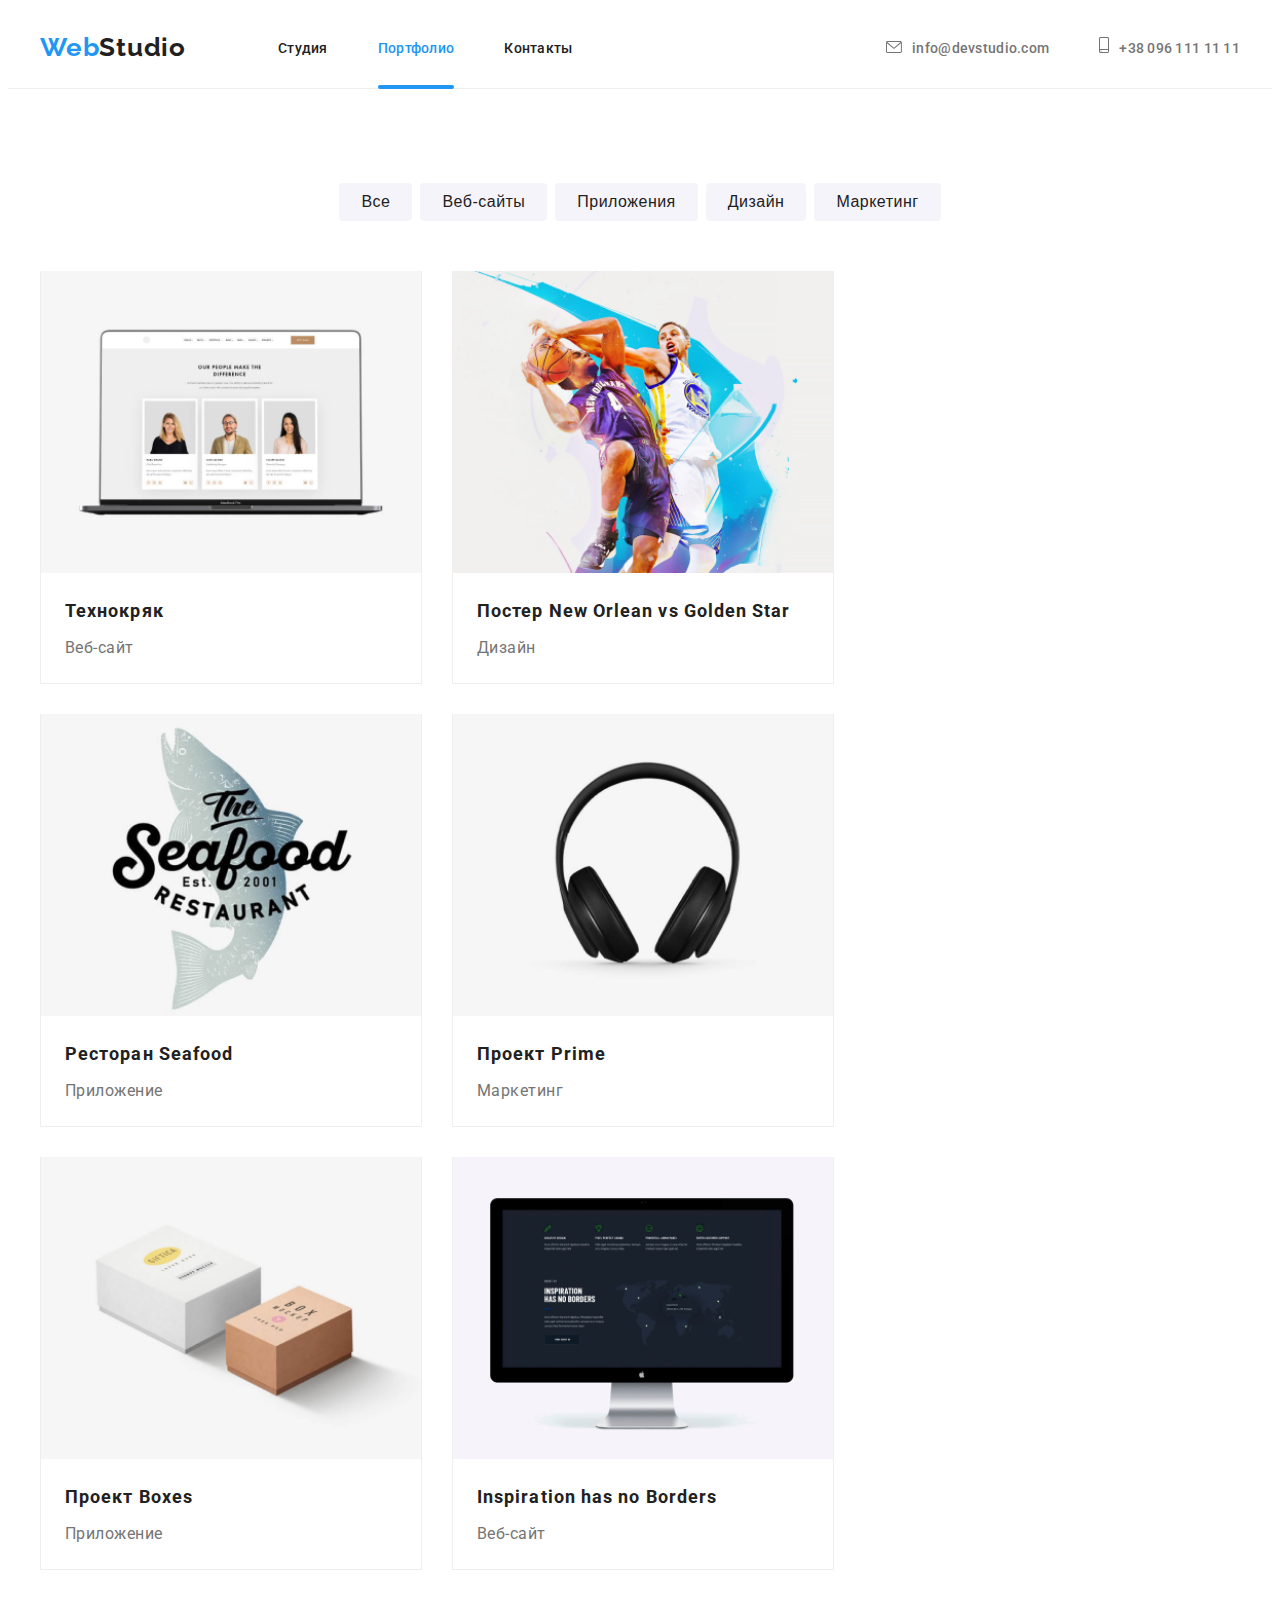
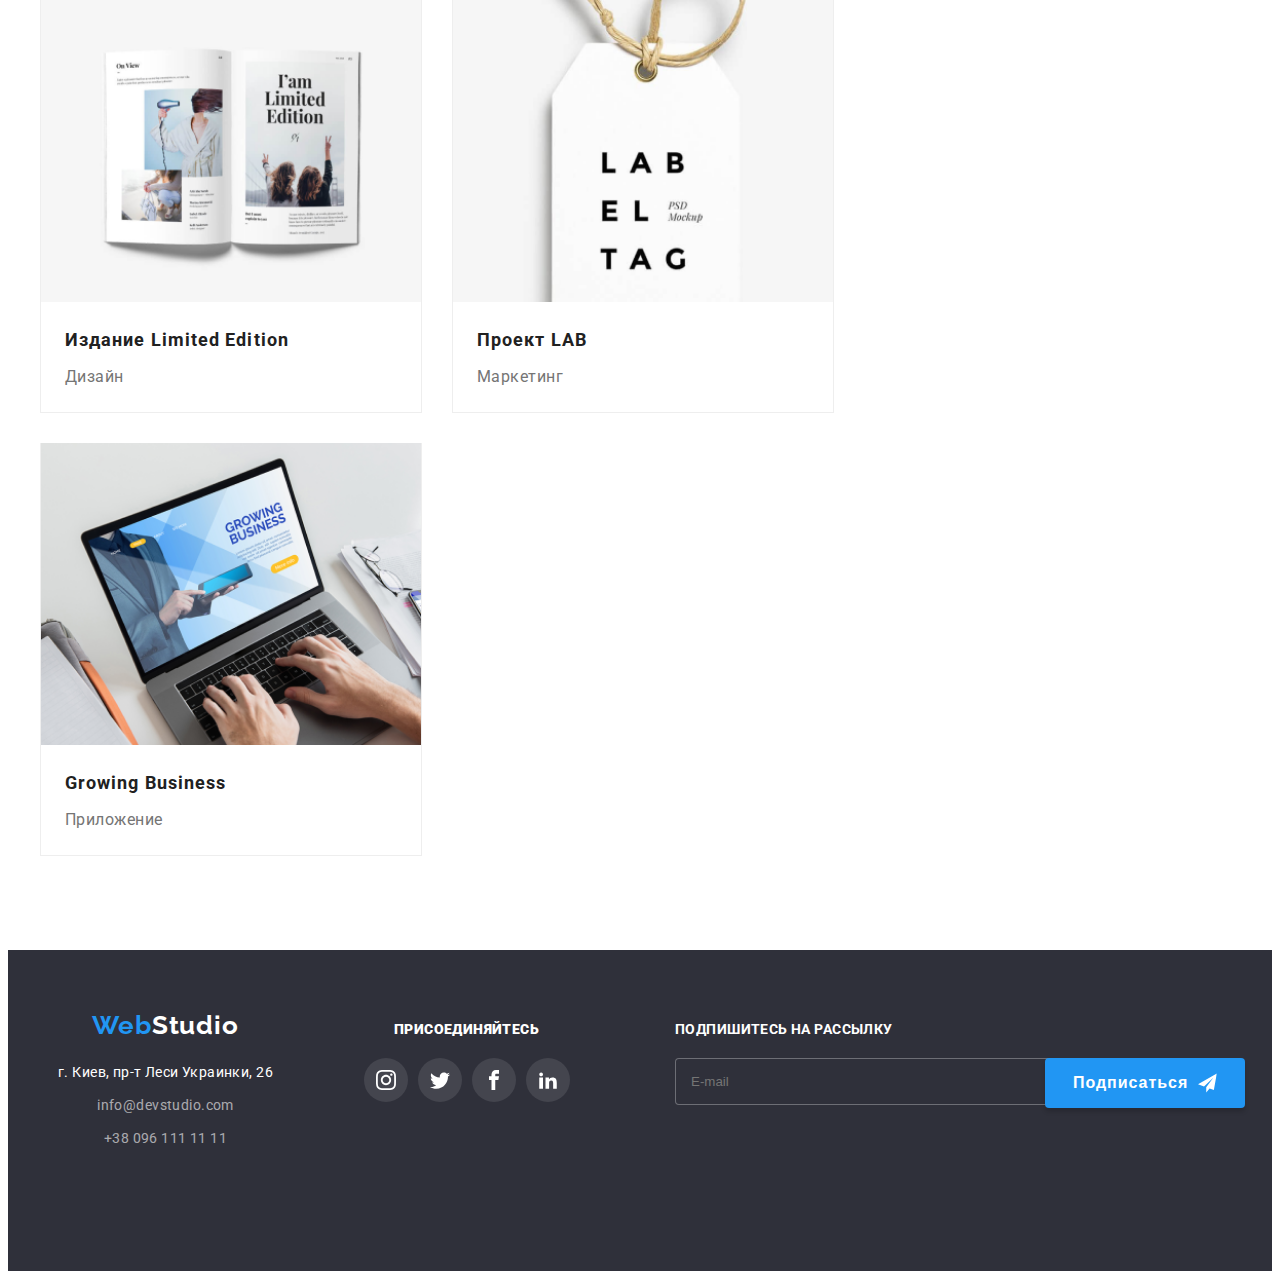
==== commit 5e1ce8a8: "ДЗ Nr. 8-правки" ====
--- a/portfolio.html
+++ b/portfolio.html
@@ -130,32 +130,30 @@
                         <button class="portfolio-modal-btn" type="button">Маркетинг</button>
                     </li>
                 </ul>
-            </div>
-
-            <!-- PROJECT LIST -->
-            <div class="container">
+
+                <!-- PROJECT LIST -->
                 <ul class="list project-list">
                     <li class="project-list__item">
                         <a href="" class="project-list__link link">
                             <div class="portfolio-image-wrapper">
                                 <picture>
                                     <source
-                                        srcset="./images/portfolio/portfolio-img-1-desktop.webp 1x ./images/portfolio/portfolio-img-1-desktop@2x.webp 2x"
-                                        media="min-width: 1200px" type="image/webp">
-                                    <source
-                                        srcset="./images/portfolio/portfolio-img-1-desktop.jpg 1x ./images/portfolio/portfolio-img-1-desktop@2x.jpg 2x"
-                                        media="min-width: 1200px">
-                                    <source
-                                        srcset="./images/portfolio/portfolio-img-1-tablet.webp 1x ./images/portfolio/portfolio-img-1-tablet@2x.webp 2x"
-                                        media="min-width: 768px" type="image/webp">
-                                    <source
-                                        srcset="./images/portfolio/portfolio-img-1-tablet.jpg 1x ./images/portfolio/portfolio-img-1-tablet@2x.jpg 2x"
-                                        media="min-width: 768px">
-                                    <source
-                                        srcset="./images/portfolio/portfolio-img-1-mobile.webp 1x ./images/portfolio/portfolio-img-1-mobile@2x.webp 2x"
-                                        media="max-width: 767px" type="image/webp">
-                                    <source
-                                        srcset="./images/portfolio/portfolio-img-1-mobile.jpg 1x ./images/portfolio/portfolio-img-1-mobile@2x.jpg 2x"
+                                        srcset="./images/portfolio/portfolio-img-1-desktop.webp 1x, ./images/portfolio/portfolio-img-1-desktop@2x.webp 2x"
+                                        media="min-width: 1200px" type="image/webp">
+                                    <source
+                                        srcset="./images/portfolio/portfolio-img-1-desktop.jpg 1x, ./images/portfolio/portfolio-img-1-desktop@2x.jpg 2x"
+                                        media="min-width: 1200px">
+                                    <source
+                                        srcset="./images/portfolio/portfolio-img-1-tablet.webp 1x, ./images/portfolio/portfolio-img-1-tablet@2x.webp 2x"
+                                        media="min-width: 768px" type="image/webp">
+                                    <source
+                                        srcset="./images/portfolio/portfolio-img-1-tablet.jpg 1x, ./images/portfolio/portfolio-img-1-tablet@2x.jpg 2x"
+                                        media="min-width: 768px">
+                                    <source
+                                        srcset="./images/portfolio/portfolio-img-1-mobile.webp 1x, ./images/portfolio/portfolio-img-1-mobile@2x.webp 2x"
+                                        media="max-width: 767px" type="image/webp">
+                                    <source
+                                        srcset="./images/portfolio/portfolio-img-1-mobile.jpg 1x, ./images/portfolio/portfolio-img-1-mobile@2x.jpg 2x"
                                         media="max-width: 767px">
                                     <img class="project-list__img" src="./images/portfolio/portfolio-img-1.jpg"
                                         alt="Страница сайта">
@@ -176,22 +174,22 @@
                             <div class="portfolio-image-wrapper">
                                 <picture>
                                     <source
-                                        srcset="./images/portfolio/portfolio-img-2-desktop.webp 1x ./images/portfolio/portfolio-img-2-desktop@2x.webp 2x"
-                                        media="min-width: 1200px" type="image/webp">
-                                    <source
-                                        srcset="./images/portfolio/portfolio-img-2-desktop.jpg 1x ./images/portfolio/portfolio-img-2-desktop@2x.jpg 2x"
-                                        media="min-width: 1200px">
-                                    <source
-                                        srcset="./images/portfolio/portfolio-img-2-tablet.webp 1x ./images/portfolio/portfolio-img-2-tablet@2x.webp 2x"
-                                        media="min-width: 768px" type="image/webp">
-                                    <source
-                                        srcset="./images/portfolio/portfolio-img-2-tablet.jpg 1x ./images/portfolio/portfolio-img-2-tablet@2x.jpg 2x"
-                                        media="min-width: 768px">
-                                    <source
-                                        srcset="./images/portfolio/portfolio-img-2-mobile.webp 1x ./images/portfolio/portfolio-img-2-mobile@2x.webp 2x"
-                                        media="max-width: 767px" type="image/webp">
-                                    <source
-                                        srcset="./images/portfolio/portfolio-img-2-mobile.jpg 1x ./images/portfolio/portfolio-img-2-mobile@2x.jpg 2x"
+                                        srcset="./images/portfolio/portfolio-img-2-desktop.webp 1x, ./images/portfolio/portfolio-img-2-desktop@2x.webp 2x"
+                                        media="min-width: 1200px" type="image/webp">
+                                    <source
+                                        srcset="./images/portfolio/portfolio-img-2-desktop.jpg 1x, ./images/portfolio/portfolio-img-2-desktop@2x.jpg 2x"
+                                        media="min-width: 1200px">
+                                    <source
+                                        srcset="./images/portfolio/portfolio-img-2-tablet.webp 1x, ./images/portfolio/portfolio-img-2-tablet@2x.webp 2x"
+                                        media="min-width: 768px" type="image/webp">
+                                    <source
+                                        srcset="./images/portfolio/portfolio-img-2-tablet.jpg 1x, ./images/portfolio/portfolio-img-2-tablet@2x.jpg 2x"
+                                        media="min-width: 768px">
+                                    <source
+                                        srcset="./images/portfolio/portfolio-img-2-mobile.webp 1x, ./images/portfolio/portfolio-img-2-mobile@2x.webp 2x"
+                                        media="max-width: 767px" type="image/webp">
+                                    <source
+                                        srcset="./images/portfolio/portfolio-img-2-mobile.jpg 1x, ./images/portfolio/portfolio-img-2-mobile@2x.jpg 2x"
                                         media="max-width: 767px">
                                     <img class="project-list__img" src="./images/portfolio/portfolio-img-2.jpg"
                                         alt="Постер">
@@ -212,22 +210,22 @@
                             <div class="portfolio-image-wrapper">
                                 <picture>
                                     <source
-                                        srcset="./images/portfolio/portfolio-img-3-desktop.webp 1x ./images/portfolio/portfolio-img-3-desktop@2x.webp 2x"
-                                        media="min-width: 1200px" type="image/webp">
-                                    <source
-                                        srcset="./images/portfolio/portfolio-img-3-desktop.jpg 1x ./images/portfolio/portfolio-img-3-desktop@2x.jpg 2x"
-                                        media="min-width: 1200px">
-                                    <source
-                                        srcset="./images/portfolio/portfolio-img-3-tablet.webp 1x ./images/portfolio/portfolio-img-3-tablet@2x.webp 2x"
-                                        media="min-width: 768px" type="image/webp">
-                                    <source
-                                        srcset="./images/portfolio/portfolio-img-3-tablet.jpg 1x ./images/portfolio/portfolio-img-3-tablet@2x.jpg 2x"
-                                        media="min-width: 768px">
-                                    <source
-                                        srcset="./images/portfolio/portfolio-img-3-mobile.webp 1x ./images/portfolio/portfolio-img-3-mobile@2x.webp 2x"
-                                        media="max-width: 767px" type="image/webp">
-                                    <source
-                                        srcset="./images/portfolio/portfolio-img-3-mobile.jpg 1x ./images/portfolio/portfolio-img-3-mobile@2x.jpg 2x"
+                                        srcset="./images/portfolio/portfolio-img-3-desktop.webp 1x, ./images/portfolio/portfolio-img-3-desktop@2x.webp 2x"
+                                        media="min-width: 1200px" type="image/webp">
+                                    <source
+                                        srcset="./images/portfolio/portfolio-img-3-desktop.jpg 1x, ./images/portfolio/portfolio-img-3-desktop@2x.jpg 2x"
+                                        media="min-width: 1200px">
+                                    <source
+                                        srcset="./images/portfolio/portfolio-img-3-tablet.webp 1x, ./images/portfolio/portfolio-img-3-tablet@2x.webp 2x"
+                                        media="min-width: 768px" type="image/webp">
+                                    <source
+                                        srcset="./images/portfolio/portfolio-img-3-tablet.jpg 1x, ./images/portfolio/portfolio-img-3-tablet@2x.jpg 2x"
+                                        media="min-width: 768px">
+                                    <source
+                                        srcset="./images/portfolio/portfolio-img-3-mobile.webp 1x, ./images/portfolio/portfolio-img-3-mobile@2x.webp 2x"
+                                        media="max-width: 767px" type="image/webp">
+                                    <source
+                                        srcset="./images/portfolio/portfolio-img-3-mobile.jpg 1x, ./images/portfolio/portfolio-img-3-mobile@2x.jpg 2x"
                                         media="max-width: 767px">
                                     <img class="project-list__img" src="./images/portfolio/portfolio-img-3.jpg"
                                         alt="Логотип ресторана">
@@ -248,22 +246,22 @@
                             <div class="portfolio-image-wrapper">
                                 <picture>
                                     <source
-                                        srcset="./images/portfolio/portfolio-img-4-desktop.webp 1x ./images/portfolio/portfolio-img-4-desktop@2x.webp 2x"
-                                        media="min-width: 1200px" type="image/webp">
-                                    <source
-                                        srcset="./images/portfolio/portfolio-img-4-desktop.jpg 1x ./images/portfolio/portfolio-img-4-desktop@2x.jpg 2x"
-                                        media="min-width: 1200px">
-                                    <source
-                                        srcset="./images/portfolio/portfolio-img-4-tablet.webp 1x ./images/portfolio/portfolio-img-4-tablet@2x.webp 2x"
-                                        media="min-width: 768px" type="image/webp">
-                                    <source
-                                        srcset="./images/portfolio/portfolio-img-4-tablet.jpg 1x ./images/portfolio/portfolio-img-4-tablet@2x.jpg 2x"
-                                        media="min-width: 768px">
-                                    <source
-                                        srcset="./images/portfolio/portfolio-img-4-mobile.webp 1x ./images/portfolio/portfolio-img-4-mobile@2x.webp 2x"
-                                        media="max-width: 767px" type="image/webp">
-                                    <source
-                                        srcset="./images/portfolio/portfolio-img-4-mobile.jpg 1x ./images/portfolio/portfolio-img-4-mobile@2x.jpg 2x"
+                                        srcset="./images/portfolio/portfolio-img-4-desktop.webp 1x, ./images/portfolio/portfolio-img-4-desktop@2x.webp 2x"
+                                        media="min-width: 1200px" type="image/webp">
+                                    <source
+                                        srcset="./images/portfolio/portfolio-img-4-desktop.jpg 1x, ./images/portfolio/portfolio-img-4-desktop@2x.jpg 2x"
+                                        media="min-width: 1200px">
+                                    <source
+                                        srcset="./images/portfolio/portfolio-img-4-tablet.webp 1x, ./images/portfolio/portfolio-img-4-tablet@2x.webp 2x"
+                                        media="min-width: 768px" type="image/webp">
+                                    <source
+                                        srcset="./images/portfolio/portfolio-img-4-tablet.jpg 1x, ./images/portfolio/portfolio-img-4-tablet@2x.jpg 2x"
+                                        media="min-width: 768px">
+                                    <source
+                                        srcset="./images/portfolio/portfolio-img-4-mobile.webp 1x, ./images/portfolio/portfolio-img-4-mobile@2x.webp 2x"
+                                        media="max-width: 767px" type="image/webp">
+                                    <source
+                                        srcset="./images/portfolio/portfolio-img-4-mobile.jpg 1x, ./images/portfolio/portfolio-img-4-mobile@2x.jpg 2x"
                                         media="max-width: 767px">
                                     <img class="project-list__img" src="./images/portfolio/portfolio-img-4.jpg"
                                         alt="Наушники">
@@ -285,22 +283,22 @@
                             <div class="portfolio-image-wrapper">
                                 <picture>
                                     <source
-                                        srcset="./images/portfolio/portfolio-img-5-desktop.webp 1x ./images/portfolio/portfolio-img-5-desktop@2x.webp 2x"
-                                        media="min-width: 1200px" type="image/webp">
-                                    <source
-                                        srcset="./images/portfolio/portfolio-img-5-desktop.jpg 1x ./images/portfolio/portfolio-img-5-desktop@2x.jpg 2x"
-                                        media="min-width: 1200px">
-                                    <source
-                                        srcset="./images/portfolio/portfolio-img-5-tablet.webp 1x ./images/portfolio/portfolio-img-5-tablet@2x.webp 2x"
-                                        media="min-width: 768px" type="image/webp">
-                                    <source
-                                        srcset="./images/portfolio/portfolio-img-5-tablet.jpg 1x ./images/portfolio/portfolio-img-5-tablet@2x.jpg 2x"
-                                        media="min-width: 768px">
-                                    <source
-                                        srcset="./images/portfolio/portfolio-img-5-mobile.webp 1x ./images/portfolio/portfolio-img-5-mobile@2x.webp 2x"
-                                        media="max-width: 767px" type="image/webp">
-                                    <source
-                                        srcset="./images/portfolio/portfolio-img-5-mobile.jpg 1x ./images/portfolio/portfolio-img-5-mobile@2x.jpg 2x"
+                                        srcset="./images/portfolio/portfolio-img-5-desktop.webp 1x, ./images/portfolio/portfolio-img-5-desktop@2x.webp 2x"
+                                        media="min-width: 1200px" type="image/webp">
+                                    <source
+                                        srcset="./images/portfolio/portfolio-img-5-desktop.jpg 1x, ./images/portfolio/portfolio-img-5-desktop@2x.jpg 2x"
+                                        media="min-width: 1200px">
+                                    <source
+                                        srcset="./images/portfolio/portfolio-img-5-tablet.webp 1x, ./images/portfolio/portfolio-img-5-tablet@2x.webp 2x"
+                                        media="min-width: 768px" type="image/webp">
+                                    <source
+                                        srcset="./images/portfolio/portfolio-img-5-tablet.jpg 1x, ./images/portfolio/portfolio-img-5-tablet@2x.jpg 2x"
+                                        media="min-width: 768px">
+                                    <source
+                                        srcset="./images/portfolio/portfolio-img-5-mobile.webp 1x, ./images/portfolio/portfolio-img-5-mobile@2x.webp 2x"
+                                        media="max-width: 767px" type="image/webp">
+                                    <source
+                                        srcset="./images/portfolio/portfolio-img-5-mobile.jpg 1x, ./images/portfolio/portfolio-img-5-mobile@2x.jpg 2x"
                                         media="max-width: 767px">
                                     <img class="project-list__img" src="./images/portfolio/portfolio-img-5.jpg"
                                         alt="Коробки">
@@ -321,22 +319,22 @@
                             <div class="portfolio-image-wrapper">
                                 <picture>
                                     <source
-                                        srcset="./images/portfolio/portfolio-img-6-desktop.webp 1x ./images/portfolio/portfolio-img-6-desktop@2x.webp 2x"
-                                        media="min-width: 1200px" type="image/webp">
-                                    <source
-                                        srcset="./images/portfolio/portfolio-img-6-desktop.jpg 1x ./images/portfolio/portfolio-img-6-desktop@2x.jpg 2x"
-                                        media="min-width: 1200px">
-                                    <source
-                                        srcset="./images/portfolio/portfolio-img-6-tablet.webp 1x ./images/portfolio/portfolio-img-6-tablet@2x.webp 2x"
-                                        media="min-width: 768px" type="image/webp">
-                                    <source
-                                        srcset="./images/portfolio/portfolio-img-6-tablet.jpg 1x ./images/portfolio/portfolio-img-6-tablet@2x.jpg 2x"
-                                        media="min-width: 768px">
-                                    <source
-                                        srcset="./images/portfolio/portfolio-img-6-mobile.webp 1x ./images/portfolio/portfolio-img-6-mobile@2x.webp 2x"
-                                        media="max-width: 767px" type="image/webp">
-                                    <source
-                                        srcset="./images/portfolio/portfolio-img-6-mobile.jpg 1x ./images/portfolio/portfolio-img-6-mobile@2x.jpg 2x"
+                                        srcset="./images/portfolio/portfolio-img-6-desktop.webp 1x, ./images/portfolio/portfolio-img-6-desktop@2x.webp 2x"
+                                        media="min-width: 1200px" type="image/webp">
+                                    <source
+                                        srcset="./images/portfolio/portfolio-img-6-desktop.jpg 1x, ./images/portfolio/portfolio-img-6-desktop@2x.jpg 2x"
+                                        media="min-width: 1200px">
+                                    <source
+                                        srcset="./images/portfolio/portfolio-img-6-tablet.webp 1x, ./images/portfolio/portfolio-img-6-tablet@2x.webp 2x"
+                                        media="min-width: 768px" type="image/webp">
+                                    <source
+                                        srcset="./images/portfolio/portfolio-img-6-tablet.jpg 1x, ./images/portfolio/portfolio-img-6-tablet@2x.jpg 2x"
+                                        media="min-width: 768px">
+                                    <source
+                                        srcset="./images/portfolio/portfolio-img-6-mobile.webp 1x, ./images/portfolio/portfolio-img-6-mobile@2x.webp 2x"
+                                        media="max-width: 767px" type="image/webp">
+                                    <source
+                                        srcset="./images/portfolio/portfolio-img-6-mobile.jpg 1x, ./images/portfolio/portfolio-img-6-mobile@2x.jpg 2x"
                                         media="max-width: 767px">
                                     <img class="project-list__img" src="./images/portfolio/portfolio-img-6.jpg"
                                         alt="Страница сайта">
@@ -357,22 +355,22 @@
                             <div class="portfolio-image-wrapper">
                                 <picture>
                                     <source
-                                        srcset="./images/portfolio/portfolio-img-7-desktop.webp 1x ./images/portfolio/portfolio-img-7-desktop@2x.webp 2x"
-                                        media="min-width: 1200px" type="image/webp">
-                                    <source
-                                        srcset="./images/portfolio/portfolio-img-7-desktop.jpg 1x ./images/portfolio/portfolio-img-7-desktop@2x.jpg 2x"
-                                        media="min-width: 1200px">
-                                    <source
-                                        srcset="./images/portfolio/portfolio-img-7-tablet.webp 1x ./images/portfolio/portfolio-img-7-tablet@2x.webp 2x"
-                                        media="min-width: 768px" type="image/webp">
-                                    <source
-                                        srcset="./images/portfolio/portfolio-img-7-tablet.jpg 1x ./images/portfolio/portfolio-img-7-tablet@2x.jpg 2x"
-                                        media="min-width: 768px">
-                                    <source
-                                        srcset="./images/portfolio/portfolio-img-7-mobile.webp 1x ./images/portfolio/portfolio-img-7-mobile@2x.webp 2x"
-                                        media="max-width: 767px" type="image/webp">
-                                    <source
-                                        srcset="./images/portfolio/portfolio-img-7-mobile.jpg 1x ./images/portfolio/portfolio-img-7-mobile@2x.jpg 2x"
+                                        srcset="./images/portfolio/portfolio-img-7-desktop.webp 1x, ./images/portfolio/portfolio-img-7-desktop@2x.webp 2x"
+                                        media="min-width: 1200px" type="image/webp">
+                                    <source
+                                        srcset="./images/portfolio/portfolio-img-7-desktop.jpg 1x, ./images/portfolio/portfolio-img-7-desktop@2x.jpg 2x"
+                                        media="min-width: 1200px">
+                                    <source
+                                        srcset="./images/portfolio/portfolio-img-7-tablet.webp 1x, ./images/portfolio/portfolio-img-7-tablet@2x.webp 2x"
+                                        media="min-width: 768px" type="image/webp">
+                                    <source
+                                        srcset="./images/portfolio/portfolio-img-7-tablet.jpg 1x, ./images/portfolio/portfolio-img-7-tablet@2x.jpg 2x"
+                                        media="min-width: 768px">
+                                    <source
+                                        srcset="./images/portfolio/portfolio-img-7-mobile.webp 1x, ./images/portfolio/portfolio-img-7-mobile@2x.webp 2x"
+                                        media="max-width: 767px" type="image/webp">
+                                    <source
+                                        srcset="./images/portfolio/portfolio-img-7-mobile.jpg 1x, ./images/portfolio/portfolio-img-7-mobile@2x.jpg 2x"
                                         media="max-width: 767px">
                                     <img class="project-list__img" src="./images/portfolio/portfolio-img-7.jpg"
                                         alt="Брошюра">
@@ -393,22 +391,22 @@
                             <div class="portfolio-image-wrapper">
                                 <picture>
                                     <source
-                                        srcset="./images/portfolio/portfolio-img-8-desktop.webp 1x ./images/portfolio/portfolio-img-8-desktop@2x.webp 2x"
-                                        media="min-width: 1200px" type="image/webp">
-                                    <source
-                                        srcset="./images/portfolio/portfolio-img-8-desktop.jpg 1x ./images/portfolio/portfolio-img-8-desktop@2x.jpg 2x"
-                                        media="min-width: 1200px">
-                                    <source
-                                        srcset="./images/portfolio/portfolio-img-8-tablet.webp 1x ./images/portfolio/portfolio-img-8-tablet@2x.webp 2x"
-                                        media="min-width: 768px" type="image/webp">
-                                    <source
-                                        srcset="./images/portfolio/portfolio-img-8-tablet.jpg 1x ./images/portfolio/portfolio-img-8-tablet@2x.jpg 2x"
-                                        media="min-width: 768px">
-                                    <source
-                                        srcset="./images/portfolio/portfolio-img-8-mobile.webp 1x ./images/portfolio/portfolio-img-8-mobile@2x.webp 2x"
-                                        media="max-width: 767px" type="image/webp">
-                                    <source
-                                        srcset="./images/portfolio/portfolio-img-8-mobile.jpg 1x ./images/portfolio/portfolio-img-8-mobile@2x.jpg 2x"
+                                        srcset="./images/portfolio/portfolio-img-8-desktop.webp 1x, ./images/portfolio/portfolio-img-8-desktop@2x.webp 2x"
+                                        media="min-width: 1200px" type="image/webp">
+                                    <source
+                                        srcset="./images/portfolio/portfolio-img-8-desktop.jpg 1x, ./images/portfolio/portfolio-img-8-desktop@2x.jpg 2x"
+                                        media="min-width: 1200px">
+                                    <source
+                                        srcset="./images/portfolio/portfolio-img-8-tablet.webp 1x, ./images/portfolio/portfolio-img-8-tablet@2x.webp 2x"
+                                        media="min-width: 768px" type="image/webp">
+                                    <source
+                                        srcset="./images/portfolio/portfolio-img-8-tablet.jpg 1x, ./images/portfolio/portfolio-img-8-tablet@2x.jpg 2x"
+                                        media="min-width: 768px">
+                                    <source
+                                        srcset="./images/portfolio/portfolio-img-8-mobile.webp 1x, ./images/portfolio/portfolio-img-8-mobile@2x.webp 2x"
+                                        media="max-width: 767px" type="image/webp">
+                                    <source
+                                        srcset="./images/portfolio/portfolio-img-8-mobile.jpg 1x, ./images/portfolio/portfolio-img-8-mobile@2x.jpg 2x"
                                         media="max-width: 767px">
                                     <img class="project-list__img" src="./images/portfolio/portfolio-img-8.jpg"
                                         alt="Этикетка">
@@ -429,22 +427,22 @@
                             <div class="portfolio-image-wrapper">
                                 <picture>
                                     <source
-                                        srcset="./images/portfolio/portfolio-img-9-desktop.webp 1x ./images/portfolio/portfolio-img-9-desktop@2x.webp 2x"
-                                        media="min-width: 1200px" type="image/webp">
-                                    <source
-                                        srcset="./images/portfolio/portfolio-img-9-desktop.jpg 1x ./images/portfolio/portfolio-img-9-desktop@2x.jpg 2x"
-                                        media="min-width: 1200px">
-                                    <source
-                                        srcset="./images/portfolio/portfolio-img-9-tablet.webp 1x ./images/portfolio/portfolio-img-9-tablet@2x.webp 2x"
-                                        media="min-width: 768px" type="image/webp">
-                                    <source
-                                        srcset="./images/portfolio/portfolio-img-9-tablet.jpg 1x ./images/portfolio/portfolio-img-9-tablet@2x.jpg 2x"
-                                        media="min-width: 768px">
-                                    <source
-                                        srcset="./images/portfolio/portfolio-img-9-mobile.webp 1x ./images/portfolio/portfolio-img-9-mobile@2x.webp 2x"
-                                        media="max-width: 767px" type="image/webp">
-                                    <source
-                                        srcset="./images/portfolio/portfolio-img-9-mobile.jpg 1x ./images/portfolio/portfolio-img-9-mobile@2x.jpg 2x"
+                                        srcset="./images/portfolio/portfolio-img-9-desktop.webp 1x, ./images/portfolio/portfolio-img-9-desktop@2x.webp 2x"
+                                        media="min-width: 1200px" type="image/webp">
+                                    <source
+                                        srcset="./images/portfolio/portfolio-img-9-desktop.jpg 1x, ./images/portfolio/portfolio-img-9-desktop@2x.jpg 2x"
+                                        media="min-width: 1200px">
+                                    <source
+                                        srcset="./images/portfolio/portfolio-img-9-tablet.webp 1x, ./images/portfolio/portfolio-img-9-tablet@2x.webp 2x"
+                                        media="min-width: 768px" type="image/webp">
+                                    <source
+                                        srcset="./images/portfolio/portfolio-img-9-tablet.jpg 1x, ./images/portfolio/portfolio-img-9-tablet@2x.jpg 2x"
+                                        media="min-width: 768px">
+                                    <source
+                                        srcset="./images/portfolio/portfolio-img-9-mobile.webp 1x, ./images/portfolio/portfolio-img-9-mobile@2x.webp 2x"
+                                        media="max-width: 767px" type="image/webp">
+                                    <source
+                                        srcset="./images/portfolio/portfolio-img-9-mobile.jpg 1x, ./images/portfolio/portfolio-img-9-mobile@2x.jpg 2x"
                                         media="max-width: 767px">
                                     <img class="project-list__img" src="./images/portfolio/portfolio-img-9.jpg"
                                         alt="Ноутбук">
--- a/css/main.min.css
+++ b/css/main.min.css
@@ -1,2 +1,2 @@
-:root{--main-font: "Roboto", sans-serif;--secondary-font: "Raleway", sans-serif;--titles-color: #212121;--main-text-color: #757575;--secondary-text-color: #ffffff;--accent-color: #2196f3;--footer-link-color: rgba(255, 255, 255, 0.6);--button-background-color: #f5f4fa;--footer-bacground-color: #2f303a;--border-color: #eeeeee;--icon-fill-color: #afb1b8}.visually-hidden{position:absolute !important;clip:rect(1px 1px 1px 1px);clip:rect(1px, 1px, 1px, 1px);padding:0 !important;border:0 !important;height:1px !important;width:1px !important;overflow:hidden}h1,h2,h3,h4,h5,h6,p{margin-top:0;margin-bottom:0}ul,ol{margin-top:0;margin-bottom:0;padding-left:0}img{display:block}body{font-family:var(--main-font)}.link{text-decoration:none}.list{list-style:none}.section{padding-top:60px;padding-bottom:60px}@media screen and (min-width: 768px){.section{padding-top:60px;padding-bottom:60px}}@media screen and (min-width: 1200px){.section{padding-top:94px;padding-bottom:94px}}.container{padding-left:15px;padding-right:15px}@media screen and (min-width: 480px){.container{width:480px;margin:0 auto}}@media screen and (min-width: 768px){.container{width:768px}}@media screen and (min-width: 1200px){.container{width:1200px}}@media screen and (max-width: 767px){.mobile-menu{position:fixed;top:0;left:0;width:100vw;height:100vh;overflow:auto;opacity:0;visibility:hidden;pointer-events:none;background-color:#ffffff}.mobile-menu__container{position:relative;padding-top:48px;padding-bottom:48px;padding-left:25px}.mobile-menu__close-btn{position:absolute;top:10px;right:0;border:none;background-color:transparent;padding:0}.mobile-menu__close-btn:hover,.mobile-menu__close-btn:focus{color:#2196f3}.mobile-menu.is-open{opacity:1;visibility:visible;pointer-events:auto}.mobile-menu__nav{margin-bottom:302px}.mobile-menu__item:not(:last-child){padding-bottom:32px}.mobile-menu__item:not(:last-child):hover,.mobile-menu__item:not(:last-child):focus{color:#2196f3}.mobile-menu__link{font-weight:500;font-size:40px;line-height:1.18;letter-spacing:0.02em;color:#212121}.mobile-menu__link:focus{color:#2196f3}.mobile-menu__contacts{margin-bottom:64px}.mobile-menu__contacts-item:not(:last-child){margin-bottom:32px}.mobile-menu__contacts-link{font-weight:500;letter-spacing:0.02em}.mobile-menu__contacts-tel{font-size:34px;line-height:1.18;color:#2196f3}.mobile-menu__contacts-mail{font-weight:500;line-height:1.17;color:#757575}.mobile-menu__social{display:flex;align-items:center}.mobile-menu__social-item:not(:last-child){margin-right:15px}.mobile-menu__social-item:not(:last-child)::after{content:"";width:22px;height:0px;margin-left:10px;border:1px solid rgba(33,33,33,0.2);transform:rotate(90deg)}.mobile-menu__social-link{font-weight:500;font-size:18px;line-height:1.22;letter-spacing:0.02em;color:#2196f3}}@media screen and (min-width: 768px){.mobile-menu{display:none}}.logo{font-family:var(--secondary-font);font-style:normal;font-weight:700;font-size:26px;line-height:1.19;letter-spacing:0.03em;color:var(--accent-color)}.footer__logo-second{color:var(--secondary-text-color)}.subtitle{font-weight:700;font-size:28px;line-height:1.18;text-align:center;letter-spacing:0.03em;margin-bottom:30px}@media screen and (min-width: 1200px){.subtitle{font-size:36px;line-height:1.17;margin-bottom:50px}}.footer-background{background-color:var(--footer-bacground-color)}.social-icon{width:20px;height:20px;fill:var(--icon-fill-color)}.social-list-link:hover .social-icon,.social-list-link:focus .social-icon{fill:var(--secondary-text-color)}.social-media{display:flex;text-align:center;justify-content:center}.social-list:not(:last-child){margin-right:10px}.social-list-link{display:flex;justify-content:center;align-items:center;width:44px;height:44px;background-color:var(--secondary-text-color);border-radius:50%;transition:color 250ms cubic-bezier(0.4, 0, 0.2, 1),background-color 250ms cubic-bezier(0.4, 0, 0.2, 1)}.social-list-link:hover,.social-list-link:focus{background-color:var(--accent-color)}.backdrop{position:fixed;top:0;left:0;width:100vw;height:100vh;background-color:rgba(0,0,0,0.2);z-index:100;transition:opacity 250ms linear, visibility 250ms linear}.is-hidden{opacity:0;visibility:hidden;pointer-events:none}.modal{position:absolute;top:50%;left:50%;transform:translate(-50%, -50%);width:450px;height:609px;padding:40px;background-color:var(--secondary-text-color);border-radius:4px}.modal-close-btn{display:flex;position:absolute;justify-content:center;align-items:center;top:8px;right:8px;width:30px;height:30px;background-color:transparent;border:1px solid rgba(0,0,0,0.1);border-radius:50%;cursor:pointer;padding:0}@media screen and (min-width: 450px){.modal{top:50%;left:50%;transform:translate(-50%, -50%);min-width:450px}}@media screen and (min-width: 1200px){.modal{width:528px;height:581px}}.modal-form-head{font-weight:700;font-size:20px;line-height:1.5;text-align:center;margin-bottom:12px;letter-spacing:0.03em;width:370px}.modal-form{display:flex;flex-direction:column}.modal-form-field{margin-bottom:10px;font-size:12px;line-height:1.16;letter-spacing:0.01em;color:var(--main-text-color)}.modal-form-input{width:100%;height:40px;border:1px solid rgba(33,33,33,0.2);border-radius:4px;padding-left:42px}.modal-form-input:focus{border-color:var(--accent-color);outline:none}.modal-form-input-wrapper{position:relative;display:block;margin-top:4px}.modal-form-icon{display:block;position:absolute;top:50%;left:15px;transform:translateY(-50%);height:18px;width:18px}.modal-form-input:focus+.modal-form-icon{fill:var(--accent-color)}.modal-form-message{width:100%;height:120px;border:1px solid rgba(33,33,33,0.2);border-radius:4px;resize:none;padding:12px 16px;margin-top:4px;margin-bottom:10px}.modal-form-message:focus{outline:none;border-color:var(--accent-color)}.modal-form-message::placeholder{font-size:12px;letter-spacing:0.01em;color:rgba(117,117,117,0.5)}.checkbox-icon{display:inline-block;vertical-align:middle;width:16px;height:15px;border:2px solid var(--titles-color);border-radius:2px;margin-right:7px;transition:border-color 250ms cubic-bezier(0.4, 0, 0.2, 1),background-color 250ms cubic-bezier(0.4, 0, 0.2, 1)}.modal-form-checkbox:focus+.checkbox-icon{border-color:var(--accent-color)}.modal-form-checkbox:checked+.checkbox-icon{background-color:var(--accent-color);background-image:url(../images/icon-check.svg);background-repeat:no-repeat;background-position:50% 50%;border-color:var(--accent-color);border-radius:2px}.modal-form-checkbox-policy{align-items:center;position:relative;cursor:pointer;margin-left:12px;font-size:11px;line-height:1.17;letter-spacing:0.03em;color:var(--main-text-color)}.modal-form-policy-link{color:var(--accent-color)}.modal-form-btn{align-self:center;width:200px;height:50px;font-weight:700;font-size:16px;line-height:1.88;letter-spacing:0.06em;cursor:pointer;padding:0px 55px;margin-top:30px;color:var(--secondary-text-color);background:var(--accent-color);box-shadow:0px 4px 4px rgba(0,0,0,0.15);border:none;border-radius:4px}@media screen and (min-width: 1200px){.modal-form-head{line-height:1.15;width:100%}.modal-form-checkbox-policy{font-size:14px;line-height:1.71}}.header{padding-top:16px;padding-bottom:16px;border-bottom:1px solid var(--border-color)}.header__logo-second{color:var(--titles-color)}.header__container{display:flex;align-items:center;justify-content:space-between}.header__nav{display:flex;align-items:center}.header-contact-list{align-items:center;margin-left:auto}.header-contact-list__link{font-weight:500;letter-spacing:0.02em;color:var(--main-text-color);transition:color 250ms cubic-bezier(0.4, 0, 0.2, 1)}.header-contact-list__link:hover,.header-contact-list__link:focus{color:var(--accent-color)}.header-contact-list__icon{fill:var(--main-text-color);margin-right:10px;text-align:center}.nav-list{display:flex;align-items:center}.nav-list__item:not(:last-child){margin-right:50px}.nav-list__link{font-weight:500;font-size:14px;line-height:1.14;letter-spacing:0.02em;color:var(--titles-color);transition:color 250ms cubic-bezier(0.4, 0, 0.2, 1);position:relative}.nav-list__link:hover,.nav-list__link:focus{color:var(--accent-color)}@media screen and (max-width: 767px){.header__mobile-menu-btn{line-height:0;background-color:transparent;border:none;padding:0}.header__mobile-menu-icon{width:40px;height:40px}.header-contact-list{display:none}.nav-list{display:none}}@media screen and (min-width: 768px){.header__mobile-menu-btn{display:none}.header__logo{margin-right:88px}.header-contact-list__item:not(:last-child){margin-bottom:10px}.header-contact-list__link{font-size:12px;line-height:1.17}}@media screen and (min-width: 1200px){.header{padding-top:24px;padding-bottom:25px}.header__logo{margin-right:92px}.header-contact-list{display:flex;align-items:center;margin-left:auto}.header-contact-list__item:not(:last-child){margin-bottom:0}.header-contact-list__link{font-size:14px;line-height:1.14}.header-contact-list__item:not(:last-child){margin-right:50px}}.current{color:var(--accent-color)}.current::after{display:block;position:absolute;content:"";width:100%;height:4px;background-color:var(--accent-color);border-radius:2px;margin-top:28px}.hero{padding-top:118px;padding-bottom:118px}@media screen and (min-width: 1200px){.hero{padding-top:200px;padding-bottom:200px}}.hero-title{font-weight:900;font-size:26px;line-height:1.62;width:360px;letter-spacing:0.06em;text-transform:uppercase;margin:0 auto 30px;color:var(--secondary-text-color);width:360px}@media screen and (min-width: 1200px){.hero-title{font-size:44px;line-height:1.36;width:696px}}.modal-btn{height:50px;font-weight:700;font-size:16px;line-height:1.88;letter-spacing:0.06em;cursor:pointer;padding:0px 32px;color:var(--secondary-text-color);background:var(--accent-color);box-shadow:0px 4px 4px rgba(0,0,0,0.15);border:none;border-radius:4px}.hero-background{max-width:1600px;min-height:600px;text-align:center;margin:0 auto;background-image:linear-gradient(rgba(47,48,58,0.4), rgba(47,48,58,0.4)),url("../images/hero/hero-img-mobile.jpg");background-repeat:no-repeat;background-size:cover;background-color:var(--footer-bacground-color)}@media (min-device-pixel-ratio: 2) and (max-width: 767px), (-webkit-min-device-pixel-ratio: 2) and (max-width: 767px), (min-resolution: 192dpi) and (max-width: 767px), (min-resolution: 2dppx) and (max-width: 767px){.hero-background{background-image:linear-gradient(to right, rgba(47,48,58,0.4), rgba(47,48,58,0.4)),url(../images/hero/hero-img-mobile@2x.jpg)}}@media screen and (min-width: 768px){.hero-background{background-image:linear-gradient(to right, rgba(47,48,58,0.4), rgba(47,48,58,0.4)),url(../images/hero/hero-img-tablet.jpg)}}@media screen and (min-width: 768px) and (min-device-pixel-ratio: 2), screen and (min-width: 768px) and (-webkit-min-device-pixel-ratio: 2), screen and (min-width: 768px) and (min-resolution: 192dpi), screen and (min-width: 768px) and (min-resolution: 2dppx){.hero-background{background-image:linear-gradient(to right, rgba(47,48,58,0.4), rgba(47,48,58,0.4)),url(../images/hero/hero-img-tablet@2x.jpg)}}@media screen and (min-width: 1200px){.hero-background{padding-top:200px;padding-bottom:200px;background-image:linear-gradient(to right, rgba(47,48,58,0.4), rgba(47,48,58,0.4)),url(../images/hero/hero-img-desktop.jpg)}}@media screen and (min-width: 1200px) and (min-device-pixel-ratio: 2), screen and (min-width: 1200px) and (-webkit-min-device-pixel-ratio: 2), screen and (min-width: 1200px) and (min-resolution: 192dpi), screen and (min-width: 1200px) and (min-resolution: 2dppx){.hero-background{background-image:linear-gradient(to right, rgba(47,48,58,0.4), rgba(47,48,58,0.4)),url(../images/hero/hero-img-desktop@2x.jpg)}}.advantages{padding-bottom:0;padding-top:60px;padding-bottom:60px}.advantages-list__icon{display:flex;justify-content:center;align-items:center;padding-bottom:25px;padding-top:25px;height:120px;margin-bottom:30px;border-radius:4px;background-color:var(--button-background-color)}.advantages-list__title{font-weight:700;font-size:14px;line-height:1.14;letter-spacing:0.03em;text-transform:uppercase;margin-bottom:10px;color:var(--titles-color)}.advantages-list__text{font-weight:400;font-size:14px;line-height:1.71;letter-spacing:0.03em;color:var(--main-text-color)}.advantages-list__item{flex-basis:calc((100% - 120px) / 4)}.advantages-symbol{width:70px;height:70px}@media screen and (max-width: 767px){.advantages-list__item{width:450}.advantages-list__item:not(:last-child){margin-bottom:30px}.advantages-list__icon{width:450px}.advantages-list__title{text-align:center}}@media screen and (min-width: 768px){.advantages-list{display:flex;flex-wrap:wrap;margin-left:-30px;margin-top:-30px}.advantages-list__item{width:354px;flex-basis:calc((100% - 60px) / 2);margin-left:30px;margin-top:30px}.advantages-list__icon{width:354px}}@media screen and (min-width: 1200px){.advantages{padding-top:94px}.advantages-list__item{width:270px;flex-basis:calc((100% - 120px) / 4);margin-left:30px;margin-top:30px}.advantages-list__icon{width:270px}}.about-list{display:flex;margin-left:-30px;margin-top:-30px}.about-list__item{margin-left:30px;margin-top:30px}.about-list__image-wrapper{position:relative}.about-img-description{display:flex;position:absolute;bottom:0;left:0;height:70px;width:100%;justify-content:center;align-items:center;font-weight:700;font-size:14px;line-height:1.14;letter-spacing:3%;text-transform:uppercase;color:var(--secondary-text-color);background-color:rgba(47,48,58,0.8)}@media screen and (max-width: 767px){.about-us__container{display:none}}@media screen and (min-width: 768px){.about-us__container{display:none}}.our-team-list__content{padding:30px 32px}.our-team-list__item{box-shadow:0px 1px 3px rgba(0,0,0,0.12),0px 1px 1px rgba(0,0,0,0.14),0px 2px 1px rgba(0,0,0,0.2);border-radius:0px 0px 4px 4px;background:var(--secondary-text-color)}.our-team-list__item:not(:last-child){margin-bottom:30px}.our-team-list__img{width:100%;height:auto}.team-member__name{font-style:normal;font-weight:500;font-size:16px;line-height:1.19;text-align:center;letter-spacing:0.03em;margin-bottom:10px;color:var(--titles-color)}.team-member__position{font-weight:400;font-size:16px;line-height:1.19;text-align:center;letter-spacing:0.03em;color:var(--main-text-color);margin-bottom:16px}.our-team{background:var(--button-background-color)}@media screen and (min-width: 768px){.our-team-list__item{flex-basis:calc((100% - 60px) / 2);margin-left:30px;margin-top:30px}.our-team-list__item:not(:last-child){margin-bottom:0px}}@media screen and (min-width: 1200px){.our-team-list__item{flex-basis:calc((100% - 120px) / 4)}}.clients-list{display:flex;flex-wrap:wrap;margin-left:-30px;margin-top:-30px}.clients-list__item{flex-basis:calc((100% - 60px) / 2);margin-left:30px;margin-top:30px}.clients-list__company-link{display:flex;justify-content:center;align-items:center;width:210px;height:92px;color:var(--icon-fill-color);border:1px solid var(--icon-fill-color);border-radius:4px;transition:color 250ms cubic-bezier(0.4, 0, 0.2, 1),border-color 250ms cubic-bezier(0.4, 0, 0.2, 1)}.clients-list__company-link:hover,.clients-list__company-link:focus{border:1px solid var(--accent-color);color:var(--accent-color)}.company-logo{fill:currentColor;width:106px;height:60px}@media screen and (min-width: 768px){.clients-list__item{flex-basis:calc((100% - 90px) / 3)}.clients-list__company-link{width:226px}}@media screen and (min-width: 1200px){.clients-list__item{flex-basis:calc((100% - 180px) / 6)}.clients-list__company-link{width:170px}}.footer{padding-top:60px;padding-bottom:60px}.footer__address{width:100%;padding-bottom:60px}.footer__logo{display:block;margin-bottom:20px;text-align:center}.footer__join-container{text-align:center;padding-bottom:60px}.footer__mailing-container{display:block;text-align:center}.footer-list{text-align:center}.footer-list__item:not(:last-child){margin-bottom:9px}.footer-list__address-link{font-style:normal;font-weight:400;font-size:14px;line-height:1.71;letter-spacing:0.03em;color:var(--secondary-text-color)}.footer-list__contact-link{font-style:normal;font-weight:400;font-size:14px;line-height:1.71;letter-spacing:0.03em;color:var(--footer-link-color)}.join-title{font-weight:700;font-size:14px;line-height:1.14;letter-spacing:0.03em;text-transform:uppercase;margin-top:5px;margin-bottom:20px;color:var(--secondary-text-color)}.join-list{display:flex;justify-content:center;text-align:center}.join-social:not(:last-child){margin-right:10px}.join-social__link{display:flex;justify-content:center;align-items:center;width:44px;height:44px;background-color:rgba(255,255,255,0.1);border-radius:50%;transition:background-color 250ms cubic-bezier(0.4, 0, 0.2, 1)}.join-social__link:hover,.join-social__link:focus{background-color:var(--accent-color)}.join-social-icon{width:20px;height:20px;fill:var(--secondary-text-color)}.mailing-form__field{font-size:16px;line-height:1.25;letter-spacing:0.03em;color:var(--footer-link-color)}.mailing-form__button{display:inline-flex;align-items:center;width:200px;height:50px;font-weight:700;font-size:16px;line-height:1.88;letter-spacing:0.06em;border:none;border-radius:4px;cursor:pointer;padding:10px 28px;color:var(--secondary-text-color);background:var(--accent-color);box-shadow:0px 4px 4px rgba(0,0,0,0.15)}.mailing-form__input{width:100%;padding:15px;margin-bottom:20px;border:1px solid rgba(255,255,255,0.3);border-radius:4px;background-color:var(--footer-bacground-color);color:var(--secondary-text-color)}.mailing-title{font-weight:700;font-size:14px;line-height:1.14;letter-spacing:0.03em;text-transform:uppercase;margin-bottom:20px;color:var(--secondary-text-color)}.mailing-button-icon{margin-left:10px;fill:currentColor}@media screen and (max-width: 767px){.footer__contact-container{width:480px}}@media screen and (min-width: 768px){.footer__contact-container{width:768px;display:flex;flex-wrap:wrap;justify-content:space-around}}@media screen and (min-width: 768px){.footer__address{width:231px}}@media screen and (min-width: 768px){.footer__join-container{width:231px}}@media screen and (min-width: 1200px){.footer__contact-container{width:100%;display:flex;align-items:baseline;justify-content:center}.footer__address{width:231px;margin-right:70px}.footer__join-container{display:block;margin-right:93px}.footer__mailing-container{text-align:left}.mailing-form{display:flex;margin-right:15px}.mailing-form__field{width:358px;margin-right:12px}}.portfolio-section{padding-top:94px;padding-bottom:94px}@media screen and (max-width: 1199px){.portfolio-section{padding-top:60px;padding-bottom:60px}}.portfolio-modal-btn{height:38px;font-weight:500;font-size:16px;line-height:1.63;letter-spacing:0.03em;cursor:pointer;padding:0 22px;color:var(--titles-color);background:var(--button-background-color);border-radius:4px;list-style:none;border:none;transition:color 250ms cubic-bezier(0.4, 0, 0.2, 1),background-color 250ms cubic-bezier(0.4, 0, 0.2, 1),box-shadow 250ms cubic-bezier(0.4, 0, 0.2, 1)}.portfolio-modal-btn:hover,.portfolio-modal-btn:focus{color:var(--secondary-text-color);background:var(--accent-color);box-shadow:0px 2px 2px 0px rgba(0,0,0,0.12),0px 1px 2px 0px rgba(0,0,0,0.08),0px 3px 1px 0px rgba(0,0,0,0.1)}.portfolio-button-list{display:flex;flex-wrap:wrap;margin-bottom:40px}@media screen and (min-width: 768px){.portfolio-button-list{display:flex;justify-content:center;margin-bottom:30px}}@media screen and (min-width: 1200px){.portfolio-button-list{margin-bottom:50px}}.portfolio-button-list__item:not(:last-child){margin-right:8px}@media screen and (min-width: 400px) and (max-width: 767px){.portfolio-button-list__item:nth-child(-n+2){margin-bottom:15px}}.portfolio-image-wrapper{position:relative;overflow:hidden;display:block}.project-name{font-weight:700;font-size:18px;line-height:2;letter-spacing:0.06em;margin-bottom:4px;color:var(--titles-color)}.project-type{font-weight:400;font-size:16px;line-height:1.88;letter-spacing:0.03em;color:var(--main-text-color)}.project-list__img{width:100%;height:auto}.project-list__item{margin-top:30px}.project-list__item:hover,.project-list__item:focus{box-shadow:0px 1px 1px rgba(0,0,0,0.12),1px 4px 6px rgba(0,0,0,0.16),0px 4px 4px rgba(0,0,0,0.06)}.project-list__link{display:block}.project-list-content{padding:20px 24px;border:1px solid var(--border-color);border-top:none}.overlay{position:absolute;top:0;left:0;height:100%;width:100%;padding:63px 24px;font-weight:400;font-size:18px;line-height:1.56;letter-spacing:0.03em;color:var(--secondary-text-color);background-color:rgba(33,150,243,0.9);overflow:auto;transform:translateY(100%);transition:transform 250ms linear}.project-list__link:hover .overlay,.project-list__link:focus .overlay{transform:translateY(0%)}@media screen and (min-width: 768px){.project-list{display:flex;flex-wrap:wrap;margin-left:-30px;margin-top:-30px}.project-list__item{flex-basis:calc((100% - 60px) / 2)}}@media screen and (min-width: 1200px){.project-list{display:flex;flex-wrap:wrap;margin-left:-30px;margin-top:-30px}.project-list__item{flex-basis:calc((100% - 90px) / 3);margin-left:30px}}
+:root{--main-font: "Roboto", sans-serif;--secondary-font: "Raleway", sans-serif;--titles-color: #212121;--main-text-color: #757575;--secondary-text-color: #ffffff;--accent-color: #2196f3;--footer-link-color: rgba(255, 255, 255, 0.6);--button-background-color: #f5f4fa;--footer-bacground-color: #2f303a;--border-color: #eeeeee;--icon-fill-color: #afb1b8}.visually-hidden{position:absolute !important;clip:rect(1px 1px 1px 1px);clip:rect(1px, 1px, 1px, 1px);padding:0 !important;border:0 !important;height:1px !important;width:1px !important;overflow:hidden}h1,h2,h3,h4,h5,h6,p{margin-top:0;margin-bottom:0}ul,ol{margin-top:0;margin-bottom:0;padding-left:0}img{display:block}body{font-family:var(--main-font)}.link{text-decoration:none}.list{list-style:none}.section{padding-top:60px;padding-bottom:60px}@media screen and (min-width: 768px){.section{padding-top:60px;padding-bottom:60px}}@media screen and (min-width: 1200px){.section{padding-top:94px;padding-bottom:94px}}.container{padding-left:15px;padding-right:15px}@media screen and (min-width: 480px){.container{width:480px;margin:0 auto}}@media screen and (min-width: 768px){.container{width:768px}}@media screen and (min-width: 1200px){.container{width:1200px}}@media screen and (max-width: 767px){.mobile-menu{position:fixed;top:0;left:0;width:100vw;height:100vh;overflow:auto;opacity:0;visibility:hidden;pointer-events:none;background-color:#ffffff}.mobile-menu__container{position:relative;padding-top:48px;padding-bottom:48px;padding-left:25px}.mobile-menu__close-btn{position:absolute;top:10px;right:0;border:none;background-color:transparent;padding:0}.mobile-menu__close-btn:hover,.mobile-menu__close-btn:focus{color:#2196f3}.mobile-menu.is-open{opacity:1;visibility:visible;pointer-events:auto}.mobile-menu__nav{margin-bottom:302px}.mobile-menu__item:not(:last-child){padding-bottom:32px}.mobile-menu__item:not(:last-child):hover,.mobile-menu__item:not(:last-child):focus{color:#2196f3}.mobile-menu__link{font-weight:500;font-size:40px;line-height:1.18;letter-spacing:0.02em;color:#212121}.mobile-menu__link:focus{color:#2196f3}.mobile-menu__contacts{margin-bottom:64px}.mobile-menu__contacts-item:not(:last-child){margin-bottom:32px}.mobile-menu__contacts-link{font-weight:500;letter-spacing:0.02em}.mobile-menu__contacts-tel{font-size:34px;line-height:1.18;color:#2196f3}.mobile-menu__contacts-mail{font-weight:500;line-height:1.17;color:#757575}.mobile-menu__social{display:flex;align-items:center}.mobile-menu__social-item:not(:last-child){margin-right:15px}.mobile-menu__social-item:not(:last-child)::after{content:"";width:22px;height:0px;margin-left:10px;border:1px solid rgba(33,33,33,0.2);transform:rotate(90deg)}.mobile-menu__social-link{font-weight:500;font-size:18px;line-height:1.22;letter-spacing:0.02em;color:#2196f3}}@media screen and (min-width: 768px){.mobile-menu{display:none}}.logo{font-family:var(--secondary-font);font-style:normal;font-weight:700;font-size:26px;line-height:1.19;letter-spacing:0.03em;color:var(--accent-color)}.footer__logo-second{color:var(--secondary-text-color)}.subtitle{font-weight:700;font-size:28px;line-height:1.18;text-align:center;letter-spacing:0.03em;margin-bottom:30px}@media screen and (min-width: 1200px){.subtitle{font-size:36px;line-height:1.17;margin-bottom:50px}}.footer-background{background-color:var(--footer-bacground-color)}.social-icon{width:20px;height:20px;fill:var(--icon-fill-color)}.social-list-link:hover .social-icon,.social-list-link:focus .social-icon{fill:var(--secondary-text-color)}.social-media{display:flex;text-align:center;justify-content:center}.social-list:not(:last-child){margin-right:10px}.social-list-link{display:flex;justify-content:center;align-items:center;width:44px;height:44px;background-color:var(--secondary-text-color);border-radius:50%;transition:color 250ms cubic-bezier(0.4, 0, 0.2, 1),background-color 250ms cubic-bezier(0.4, 0, 0.2, 1)}.social-list-link:hover,.social-list-link:focus{background-color:var(--accent-color)}.backdrop{position:fixed;top:0;left:0;width:100vw;height:100vh;background-color:rgba(0,0,0,0.2);z-index:100;transition:opacity 250ms linear, visibility 250ms linear}.is-hidden{opacity:0;visibility:hidden;pointer-events:none}.modal{position:absolute;top:50%;left:50%;transform:translate(-50%, -50%);width:450px;height:609px;padding:40px;background-color:var(--secondary-text-color);border-radius:4px}.modal-close-btn{display:flex;position:absolute;justify-content:center;align-items:center;top:8px;right:8px;width:30px;height:30px;background-color:transparent;border:1px solid rgba(0,0,0,0.1);border-radius:50%;cursor:pointer;padding:0}@media screen and (min-width: 450px){.modal{top:50%;left:50%;transform:translate(-50%, -50%);min-width:450px}}@media screen and (min-width: 1200px){.modal{width:528px;height:581px}}.modal-form-head{font-weight:700;font-size:20px;line-height:1.5;text-align:center;margin-bottom:12px;letter-spacing:0.03em;width:370px}.modal-form{display:flex;flex-direction:column}.modal-form-field{margin-bottom:10px;font-size:12px;line-height:1.16;letter-spacing:0.01em;color:var(--main-text-color)}.modal-form-input{width:100%;height:40px;border:1px solid rgba(33,33,33,0.2);border-radius:4px;padding-left:42px}.modal-form-input:focus{border-color:var(--accent-color);outline:none}.modal-form-input-wrapper{position:relative;display:block;margin-top:4px}.modal-form-icon{display:block;position:absolute;top:50%;left:15px;transform:translateY(-50%);height:18px;width:18px}.modal-form-input:focus+.modal-form-icon{fill:var(--accent-color)}.modal-form-message{width:100%;height:120px;border:1px solid rgba(33,33,33,0.2);border-radius:4px;resize:none;padding:12px 16px;margin-top:4px;margin-bottom:10px}.modal-form-message:focus{outline:none;border-color:var(--accent-color)}.modal-form-message::placeholder{font-size:12px;letter-spacing:0.01em;color:rgba(117,117,117,0.5)}.checkbox-icon{display:inline-block;vertical-align:middle;width:16px;height:15px;border:2px solid var(--titles-color);border-radius:2px;margin-right:7px;transition:border-color 250ms cubic-bezier(0.4, 0, 0.2, 1),background-color 250ms cubic-bezier(0.4, 0, 0.2, 1)}.modal-form-checkbox:focus+.checkbox-icon{border-color:var(--accent-color)}.modal-form-checkbox:checked+.checkbox-icon{background-color:var(--accent-color);background-image:url(../images/icon-check.svg);background-repeat:no-repeat;background-position:50% 50%;border-color:var(--accent-color);border-radius:2px}.modal-form-checkbox-policy{align-items:center;position:relative;cursor:pointer;margin-left:12px;font-size:11px;line-height:1.17;letter-spacing:0.03em;color:var(--main-text-color)}.modal-form-policy-link{color:var(--accent-color)}.modal-form-btn{align-self:center;width:200px;height:50px;font-weight:700;font-size:16px;line-height:1.88;letter-spacing:0.06em;cursor:pointer;padding:0px 55px;margin-top:30px;color:var(--secondary-text-color);background:var(--accent-color);box-shadow:0px 4px 4px rgba(0,0,0,0.15);border:none;border-radius:4px}@media screen and (min-width: 1200px){.modal-form-head{line-height:1.15;width:100%}.modal-form-checkbox-policy{font-size:14px;line-height:1.71}}.header{padding-top:16px;padding-bottom:16px;border-bottom:1px solid var(--border-color)}.header__logo-second{color:var(--titles-color)}.header__container{display:flex;align-items:center;justify-content:space-between}.header__nav{display:flex;align-items:center}.header-contact-list{align-items:center;margin-left:auto}.header-contact-list__link{font-weight:500;letter-spacing:0.02em;color:var(--main-text-color);transition:color 250ms cubic-bezier(0.4, 0, 0.2, 1)}.header-contact-list__link:hover,.header-contact-list__link:focus{color:var(--accent-color)}.header-contact-list__icon{fill:var(--main-text-color);margin-right:10px;text-align:center}.nav-list{display:flex;align-items:center}.nav-list__item:not(:last-child){margin-right:50px}.nav-list__link{font-weight:500;font-size:14px;line-height:1.14;letter-spacing:0.02em;color:var(--titles-color);transition:color 250ms cubic-bezier(0.4, 0, 0.2, 1);position:relative}.nav-list__link:hover,.nav-list__link:focus{color:var(--accent-color)}@media screen and (max-width: 767px){.header__mobile-menu-btn{line-height:0;background-color:transparent;border:none;padding:0}.header__mobile-menu-icon{width:40px;height:40px}.header-contact-list{display:none}.nav-list{display:none}}@media screen and (min-width: 768px){.header__mobile-menu-btn{display:none}.header__logo{margin-right:88px}.header-contact-list__item:not(:last-child){margin-bottom:10px}.header-contact-list__link{font-size:12px;line-height:1.17}}@media screen and (min-width: 1200px){.header{padding-top:24px;padding-bottom:25px}.header__logo{margin-right:92px}.header-contact-list{display:flex;align-items:center;margin-left:auto}.header-contact-list__item:not(:last-child){margin-bottom:0}.header-contact-list__link{font-size:14px;line-height:1.14}.header-contact-list__item:not(:last-child){margin-right:50px}}.current{color:var(--accent-color)}.current::after{display:block;position:absolute;content:"";width:100%;height:4px;background-color:var(--accent-color);border-radius:2px;margin-top:28px}.hero{padding-top:118px;padding-bottom:118px}@media screen and (min-width: 1200px){.hero{padding-top:200px;padding-bottom:200px}}.hero-title{font-weight:900;font-size:26px;line-height:1.62;width:360px;letter-spacing:0.06em;text-transform:uppercase;margin:0 auto 30px;color:var(--secondary-text-color);width:360px}@media screen and (min-width: 1200px){.hero-title{font-size:44px;line-height:1.36;width:696px}}.modal-btn{height:50px;font-weight:700;font-size:16px;line-height:1.88;letter-spacing:0.06em;cursor:pointer;padding:0px 32px;color:var(--secondary-text-color);background:var(--accent-color);box-shadow:0px 4px 4px rgba(0,0,0,0.15);border:none;border-radius:4px}.hero-background{max-width:1600px;text-align:center;margin:0 auto;background-image:linear-gradient(rgba(47,48,58,0.4), rgba(47,48,58,0.4)),url("../images/hero/hero-img-mobile.jpg");background-repeat:no-repeat;background-size:cover;background-color:var(--footer-bacground-color)}@media (min-device-pixel-ratio: 2) and (max-width: 767px), (-webkit-min-device-pixel-ratio: 2) and (max-width: 767px), (min-resolution: 192dpi) and (max-width: 767px), (min-resolution: 2dppx) and (max-width: 767px){.hero-background{background-image:linear-gradient(to right, rgba(47,48,58,0.4), rgba(47,48,58,0.4)),url(../images/hero/hero-img-mobile@2x.jpg)}}@media screen and (min-width: 768px){.hero-background{background-image:linear-gradient(to right, rgba(47,48,58,0.4), rgba(47,48,58,0.4)),url(../images/hero/hero-img-tablet.jpg)}}@media screen and (min-width: 768px) and (min-device-pixel-ratio: 2), screen and (min-width: 768px) and (-webkit-min-device-pixel-ratio: 2), screen and (min-width: 768px) and (min-resolution: 192dpi), screen and (min-width: 768px) and (min-resolution: 2dppx){.hero-background{background-image:linear-gradient(to right, rgba(47,48,58,0.4), rgba(47,48,58,0.4)),url(../images/hero/hero-img-tablet@2x.jpg)}}@media screen and (min-width: 1200px){.hero-background{padding-top:200px;padding-bottom:200px;background-image:linear-gradient(to right, rgba(47,48,58,0.4), rgba(47,48,58,0.4)),url(../images/hero/hero-img-desktop.jpg)}}@media screen and (min-width: 1200px) and (min-device-pixel-ratio: 2), screen and (min-width: 1200px) and (-webkit-min-device-pixel-ratio: 2), screen and (min-width: 1200px) and (min-resolution: 192dpi), screen and (min-width: 1200px) and (min-resolution: 2dppx){.hero-background{background-image:linear-gradient(to right, rgba(47,48,58,0.4), rgba(47,48,58,0.4)),url(../images/hero/hero-img-desktop@2x.jpg)}}.advantages{padding-bottom:0;padding-top:60px;padding-bottom:60px}.advantages-list__icon{display:flex;justify-content:center;align-items:center;padding-bottom:25px;padding-top:25px;height:120px;margin-bottom:30px;border-radius:4px;background-color:var(--button-background-color)}.advantages-list__title{font-weight:700;font-size:14px;line-height:1.14;letter-spacing:0.03em;text-transform:uppercase;margin-bottom:10px;color:var(--titles-color)}.advantages-list__text{font-weight:400;font-size:14px;line-height:1.71;letter-spacing:0.03em;color:var(--main-text-color)}.advantages-list__item{flex-basis:calc((100% - 120px) / 4)}.advantages-symbol{width:70px;height:70px}@media screen and (max-width: 767px){.advantages-list__item{width:450}.advantages-list__item:not(:last-child){margin-bottom:30px}.advantages-list__icon{width:450px}.advantages-list__title{text-align:center}}@media screen and (min-width: 768px){.advantages-list{display:flex;flex-wrap:wrap;margin-left:-30px;margin-top:-30px}.advantages-list__item{width:354px;flex-basis:calc((100% - 60px) / 2);margin-left:30px;margin-top:30px}.advantages-list__icon{width:354px}}@media screen and (min-width: 1200px){.advantages{padding-top:94px}.advantages-list__item{width:270px;flex-basis:calc((100% - 120px) / 4);margin-left:30px;margin-top:30px}.advantages-list__icon{width:270px}}.about-list{display:flex;margin-left:-30px;margin-top:-30px}.about-list__item{margin-left:30px;margin-top:30px}.about-list__image-wrapper{position:relative}.about-img-description{display:flex;position:absolute;bottom:0;left:0;height:70px;width:100%;justify-content:center;align-items:center;font-weight:700;font-size:14px;line-height:1.14;letter-spacing:3%;text-transform:uppercase;color:var(--secondary-text-color);background-color:rgba(47,48,58,0.8)}@media screen and (max-width: 767px){.about-us__container{display:none}}@media screen and (min-width: 768px){.about-us__container{display:none}}.our-team-list__content{padding:30px 32px}.our-team-list__item{box-shadow:0px 1px 3px rgba(0,0,0,0.12),0px 1px 1px rgba(0,0,0,0.14),0px 2px 1px rgba(0,0,0,0.2);border-radius:0px 0px 4px 4px;background:var(--secondary-text-color)}.our-team-list__item:not(:last-child){margin-bottom:30px}.our-team-list__img{width:100%;height:auto}.team-member__name{font-style:normal;font-weight:500;font-size:16px;line-height:1.19;text-align:center;letter-spacing:0.03em;margin-bottom:10px;color:var(--titles-color)}.team-member__position{font-weight:400;font-size:16px;line-height:1.19;text-align:center;letter-spacing:0.03em;color:var(--main-text-color);margin-bottom:16px}.our-team{background:var(--button-background-color)}@media screen and (min-width: 768px){.our-team-list{display:flex;flex-wrap:wrap;margin-left:-30px;margin-top:-30px}.our-team-list__item{flex-basis:calc((100% - 60px) / 2);margin-left:30px;margin-top:30px}.our-team-list__item:not(:last-child){margin-bottom:0px}}@media screen and (min-width: 1200px){.our-team-list__item{flex-basis:calc((100% - 120px) / 4)}}.clients-list{display:flex;flex-wrap:wrap;margin-left:-30px;margin-top:-30px}.clients-list__item{flex-basis:calc((100% - 60px) / 2);margin-left:30px;margin-top:30px}.clients-list__company-link{display:flex;justify-content:center;align-items:center;width:210px;height:92px;color:var(--icon-fill-color);border:1px solid var(--icon-fill-color);border-radius:4px;transition:color 250ms cubic-bezier(0.4, 0, 0.2, 1),border-color 250ms cubic-bezier(0.4, 0, 0.2, 1)}.clients-list__company-link:hover,.clients-list__company-link:focus{border:1px solid var(--accent-color);color:var(--accent-color)}.company-logo{fill:currentColor;width:106px;height:60px}@media screen and (min-width: 768px){.clients-list__item{flex-basis:calc((100% - 90px) / 3)}.clients-list__company-link{width:226px}}@media screen and (min-width: 1200px){.clients-list__item{flex-basis:calc((100% - 180px) / 6)}.clients-list__company-link{width:170px}}.footer{padding-top:60px;padding-bottom:60px}.footer__address{width:100%;margin-bottom:60px}.footer__logo{display:block;margin-bottom:20px;text-align:center}.footer__join-container{text-align:center;margin-bottom:60px}.footer__mailing-container{display:block;text-align:center}.footer-list{text-align:center}.footer-list__item:not(:last-child){margin-bottom:9px}.footer-list__address-link{font-style:normal;font-weight:400;font-size:14px;line-height:1.71;letter-spacing:0.03em;color:var(--secondary-text-color)}.footer-list__contact-link{font-style:normal;font-weight:400;font-size:14px;line-height:1.71;letter-spacing:0.03em;color:var(--footer-link-color)}.join-title{font-weight:700;font-size:14px;line-height:1.14;letter-spacing:0.03em;text-transform:uppercase;margin-top:5px;margin-bottom:20px;color:var(--secondary-text-color)}.join-list{display:flex;justify-content:center;text-align:center}.join-social:not(:last-child){margin-right:10px}.join-social__link{display:flex;justify-content:center;align-items:center;width:44px;height:44px;background-color:rgba(255,255,255,0.1);border-radius:50%;transition:background-color 250ms cubic-bezier(0.4, 0, 0.2, 1)}.join-social__link:hover,.join-social__link:focus{background-color:var(--accent-color)}.join-social-icon{width:20px;height:20px;fill:var(--secondary-text-color)}.mailing-form__field{font-size:16px;line-height:1.25;letter-spacing:0.03em;color:var(--footer-link-color)}.mailing-form__button{display:inline-flex;align-items:center;width:200px;height:50px;font-weight:700;font-size:16px;line-height:1.88;letter-spacing:0.06em;border:none;border-radius:4px;cursor:pointer;padding:10px 28px;color:var(--secondary-text-color);background:var(--accent-color);box-shadow:0px 4px 4px rgba(0,0,0,0.15)}.mailing-form__input{width:100%;padding:15px;margin-bottom:20px;border:1px solid rgba(255,255,255,0.3);border-radius:4px;background-color:var(--footer-bacground-color);color:var(--secondary-text-color)}.mailing-title{font-weight:700;font-size:14px;line-height:1.14;letter-spacing:0.03em;text-transform:uppercase;margin-bottom:20px;color:var(--secondary-text-color)}.mailing-button-icon{margin-left:10px;fill:currentColor}@media screen and (max-width: 767px){.footer__contact-container{width:480px}}@media screen and (min-width: 768px){.footer__contact-container{width:768px;display:flex;flex-wrap:wrap;justify-content:space-around}}@media screen and (min-width: 768px){.footer__address{width:231px}}@media screen and (min-width: 768px){.footer__join-container{width:231px}}@media screen and (min-width: 1200px){.footer__contact-container{width:100%;display:flex;align-items:baseline;justify-content:center}.footer__address{width:231px;margin-right:70px}.footer__join-container{display:block;margin-right:93px}.footer__mailing-container{text-align:left}.mailing-form{display:flex;margin-right:15px}.mailing-form__field{width:358px;margin-right:12px}}.portfolio-section{padding-top:94px;padding-bottom:94px}@media screen and (max-width: 1199px){.portfolio-section{padding-top:60px;padding-bottom:60px}}.portfolio-modal-btn{height:38px;font-weight:500;font-size:16px;line-height:1.63;letter-spacing:0.03em;cursor:pointer;padding:0 22px;color:var(--titles-color);background:var(--button-background-color);border-radius:4px;list-style:none;border:none;transition:color 250ms cubic-bezier(0.4, 0, 0.2, 1),background-color 250ms cubic-bezier(0.4, 0, 0.2, 1),box-shadow 250ms cubic-bezier(0.4, 0, 0.2, 1)}.portfolio-modal-btn:hover,.portfolio-modal-btn:focus{color:var(--secondary-text-color);background:var(--accent-color);box-shadow:0px 2px 2px 0px rgba(0,0,0,0.12),0px 1px 2px 0px rgba(0,0,0,0.08),0px 3px 1px 0px rgba(0,0,0,0.1)}.portfolio-button-list{display:flex;flex-wrap:wrap;margin-bottom:40px}@media screen and (min-width: 768px){.portfolio-button-list{display:flex;justify-content:center;margin-bottom:30px}}@media screen and (min-width: 1200px){.portfolio-button-list{margin-bottom:50px}}.portfolio-button-list__item:not(:last-child){margin-right:8px}@media screen and (min-width: 400px) and (max-width: 767px){.portfolio-button-list__item:nth-child(-n+2){margin-bottom:15px}}.portfolio-image-wrapper{position:relative;overflow:hidden;display:block}.project-name{font-weight:700;font-size:18px;line-height:2;letter-spacing:0.06em;margin-bottom:4px;color:var(--titles-color)}.project-type{font-weight:400;font-size:16px;line-height:1.88;letter-spacing:0.03em;color:var(--main-text-color)}.project-list__img{width:100%;height:auto}.project-list__item{border-left:1px solid var(--border-color);border-bottom:1px solid var(--border-color);border-right:1px solid var(--border-color)}.project-list__item:hover,.project-list__item:focus{box-shadow:0px 1px 1px rgba(0,0,0,0.12),1px 4px 6px rgba(0,0,0,0.16),0px 4px 4px rgba(0,0,0,0.06)}.project-list__item:not(:first-child){margin-top:30px}.project-list__link{display:block}.project-list-content{padding:20px 24px;border-top:none}.overlay{position:absolute;top:0;left:0;height:100%;width:100%;padding:63px 24px;font-weight:400;font-size:18px;line-height:1.56;letter-spacing:0.03em;color:var(--secondary-text-color);background-color:rgba(33,150,243,0.9);overflow:auto;transform:translateY(100%);transition:transform 250ms linear}.project-list__link:hover .overlay,.project-list__link:focus .overlay{transform:translateY(0%)}@media screen and (min-width: 768px){.project-list{display:flex;flex-wrap:wrap;margin-left:-30px;margin-top:-30px}.project-list__item{flex-basis:calc((100% - 60px) / 2);margin-left:30px;margin-top:30px}}@media screen and (min-width: 1200px){.project-list{display:flex;flex-wrap:wrap;margin-left:-30px;margin-top:-30px}.project-list__item{flex-basis:calc((100% - 90px) / 3);margin-left:30px;margin-top:30px}}
 /*# sourceMappingURL=main.min.css.map */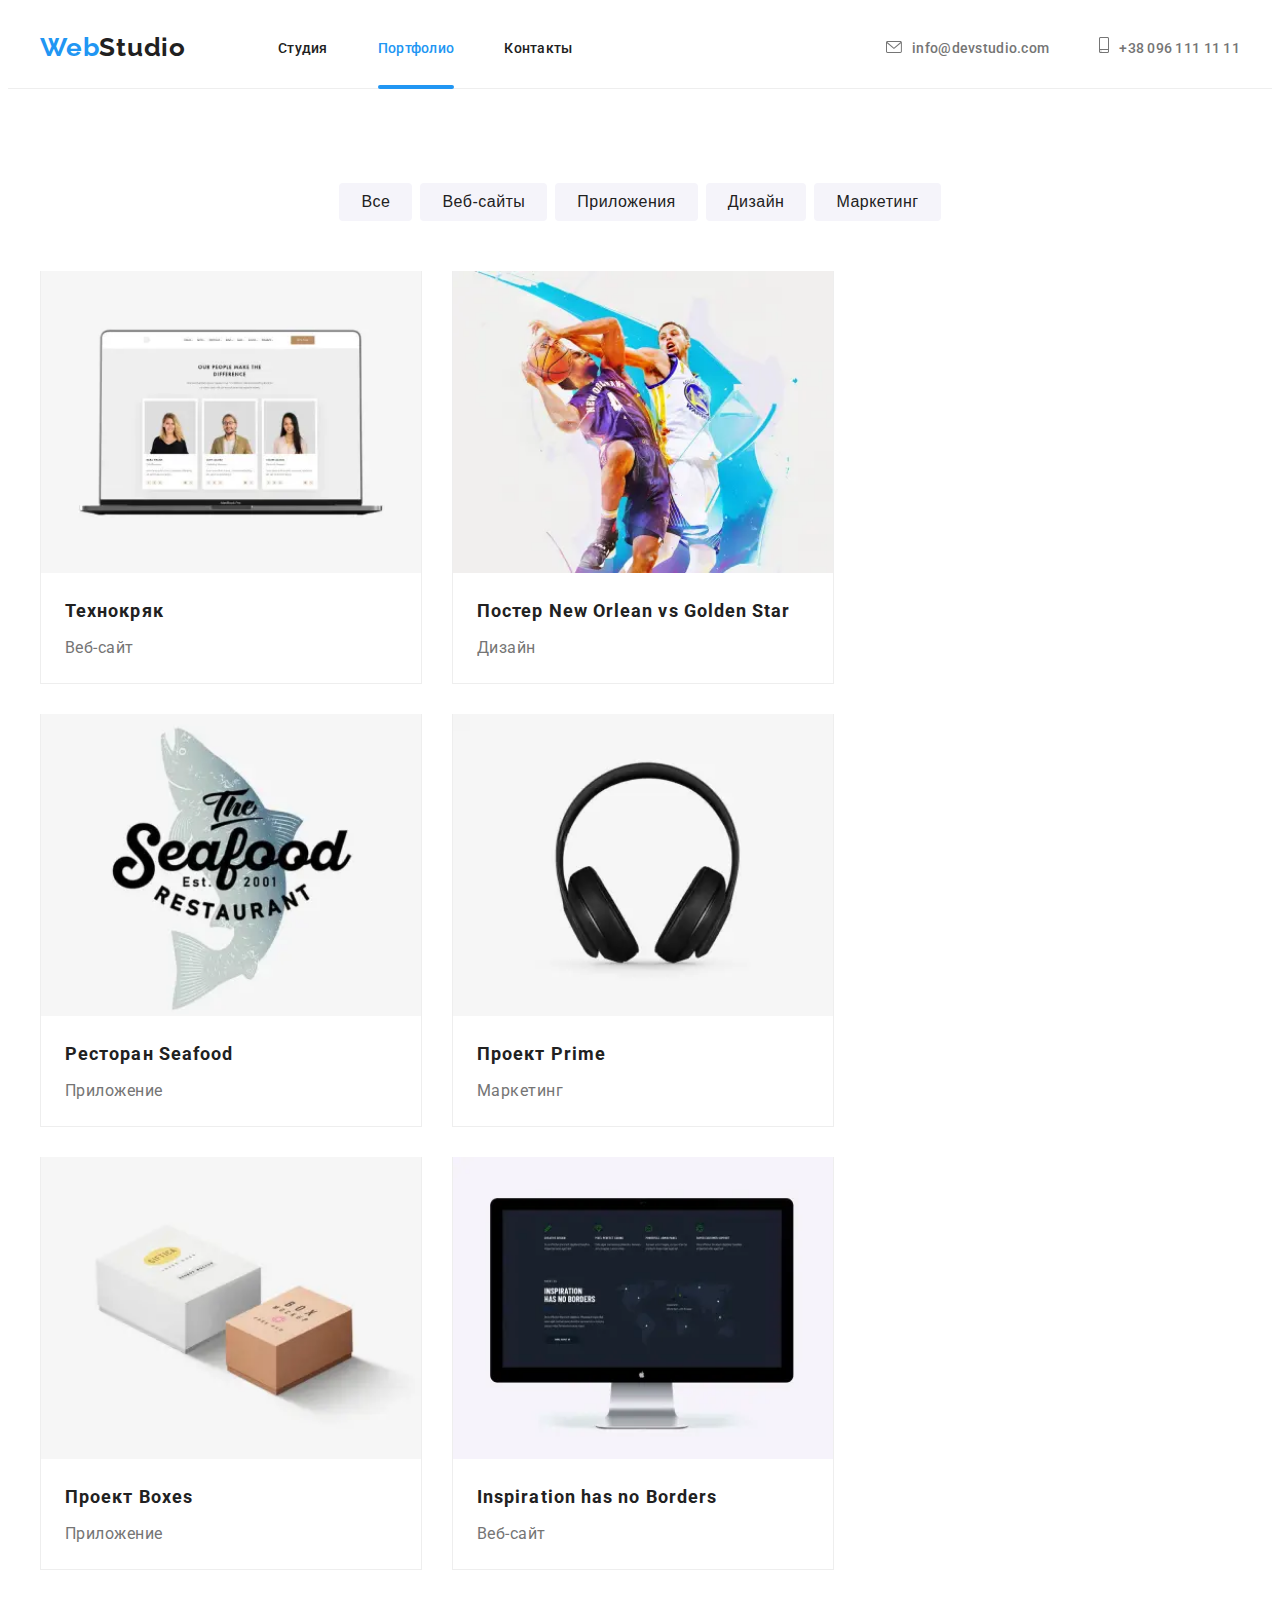
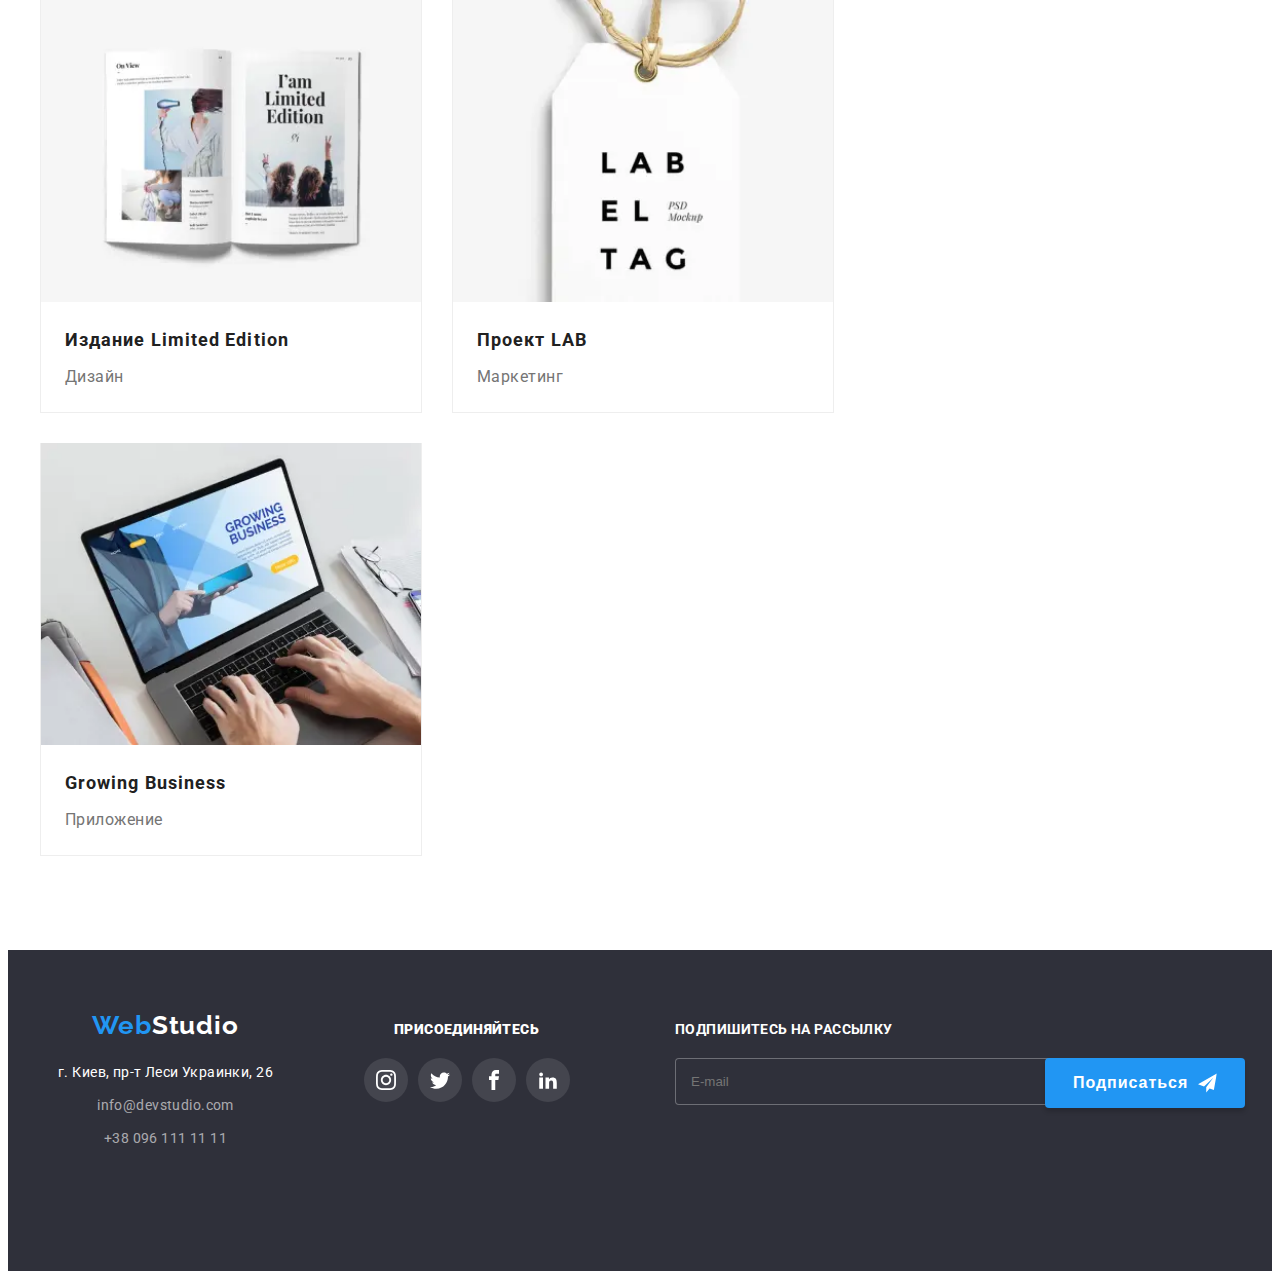
==== commit 6087dbb2: "ДЗ Nr. 8 повторная отправка ментору" ====
--- a/portfolio.html
+++ b/portfolio.html
@@ -139,24 +139,23 @@
                                 <picture>
                                     <source
                                         srcset="./images/portfolio/portfolio-img-1-desktop.webp 1x, ./images/portfolio/portfolio-img-1-desktop@2x.webp 2x"
-                                        media="min-width: 1200px" type="image/webp">
+                                        media="(min-width: 1200px)" type="image/webp">
                                     <source
                                         srcset="./images/portfolio/portfolio-img-1-desktop.jpg 1x, ./images/portfolio/portfolio-img-1-desktop@2x.jpg 2x"
-                                        media="min-width: 1200px">
+                                        media="(min-width: 1200px)">
                                     <source
                                         srcset="./images/portfolio/portfolio-img-1-tablet.webp 1x, ./images/portfolio/portfolio-img-1-tablet@2x.webp 2x"
-                                        media="min-width: 768px" type="image/webp">
+                                        media="(min-width: 768px)" type="image/webp">
                                     <source
                                         srcset="./images/portfolio/portfolio-img-1-tablet.jpg 1x, ./images/portfolio/portfolio-img-1-tablet@2x.jpg 2x"
-                                        media="min-width: 768px">
+                                        media="(min-width: 768px)">
                                     <source
                                         srcset="./images/portfolio/portfolio-img-1-mobile.webp 1x, ./images/portfolio/portfolio-img-1-mobile@2x.webp 2x"
-                                        media="max-width: 767px" type="image/webp">
+                                        media="(max-width: 767px)" type="image/webp">
                                     <source
                                         srcset="./images/portfolio/portfolio-img-1-mobile.jpg 1x, ./images/portfolio/portfolio-img-1-mobile@2x.jpg 2x"
-                                        media="max-width: 767px">
-                                    <img class="project-list__img" src="./images/portfolio/portfolio-img-1.jpg"
-                                        alt="Страница сайта">
+                                        media="(max-width: 767px)">
+                                    <img class="project-list__img" src="#" alt="Страница сайта">
                                 </picture>
                                 <p class="overlay">Технокряк это современная площадка распространения коронавируса.
                                     Компании
@@ -175,24 +174,23 @@
                                 <picture>
                                     <source
                                         srcset="./images/portfolio/portfolio-img-2-desktop.webp 1x, ./images/portfolio/portfolio-img-2-desktop@2x.webp 2x"
-                                        media="min-width: 1200px" type="image/webp">
+                                        media="(min-width: 1200px)" type="image/webp">
                                     <source
                                         srcset="./images/portfolio/portfolio-img-2-desktop.jpg 1x, ./images/portfolio/portfolio-img-2-desktop@2x.jpg 2x"
-                                        media="min-width: 1200px">
+                                        media="(min-width: 1200px)">
                                     <source
                                         srcset="./images/portfolio/portfolio-img-2-tablet.webp 1x, ./images/portfolio/portfolio-img-2-tablet@2x.webp 2x"
-                                        media="min-width: 768px" type="image/webp">
+                                        media="(min-width: 768px)" type="image/webp">
                                     <source
                                         srcset="./images/portfolio/portfolio-img-2-tablet.jpg 1x, ./images/portfolio/portfolio-img-2-tablet@2x.jpg 2x"
-                                        media="min-width: 768px">
+                                        media="min-width: 768px)">
                                     <source
                                         srcset="./images/portfolio/portfolio-img-2-mobile.webp 1x, ./images/portfolio/portfolio-img-2-mobile@2x.webp 2x"
-                                        media="max-width: 767px" type="image/webp">
+                                        media="(max-width: 767px)" type="image/webp">
                                     <source
                                         srcset="./images/portfolio/portfolio-img-2-mobile.jpg 1x, ./images/portfolio/portfolio-img-2-mobile@2x.jpg 2x"
-                                        media="max-width: 767px">
-                                    <img class="project-list__img" src="./images/portfolio/portfolio-img-2.jpg"
-                                        alt="Постер">
+                                        media="(max-width: 767px)">
+                                    <img class="project-list__img" src="#" alt="Постер">
                                 </picture>
                                 <p class="overlay">Технокряк это современная площадка распространения коронавируса.
                                     Компании
@@ -211,24 +209,23 @@
                                 <picture>
                                     <source
                                         srcset="./images/portfolio/portfolio-img-3-desktop.webp 1x, ./images/portfolio/portfolio-img-3-desktop@2x.webp 2x"
-                                        media="min-width: 1200px" type="image/webp">
+                                        media="(min-width: 1200px)" type="image/webp">
                                     <source
                                         srcset="./images/portfolio/portfolio-img-3-desktop.jpg 1x, ./images/portfolio/portfolio-img-3-desktop@2x.jpg 2x"
-                                        media="min-width: 1200px">
+                                        media="(min-width: 1200px)">
                                     <source
                                         srcset="./images/portfolio/portfolio-img-3-tablet.webp 1x, ./images/portfolio/portfolio-img-3-tablet@2x.webp 2x"
-                                        media="min-width: 768px" type="image/webp">
+                                        media="(min-width: 768px)" type="image/webp">
                                     <source
                                         srcset="./images/portfolio/portfolio-img-3-tablet.jpg 1x, ./images/portfolio/portfolio-img-3-tablet@2x.jpg 2x"
-                                        media="min-width: 768px">
+                                        media="(min-width: 768px)">
                                     <source
                                         srcset="./images/portfolio/portfolio-img-3-mobile.webp 1x, ./images/portfolio/portfolio-img-3-mobile@2x.webp 2x"
-                                        media="max-width: 767px" type="image/webp">
+                                        media="(max-width: 767px)" type="image/webp">
                                     <source
                                         srcset="./images/portfolio/portfolio-img-3-mobile.jpg 1x, ./images/portfolio/portfolio-img-3-mobile@2x.jpg 2x"
-                                        media="max-width: 767px">
-                                    <img class="project-list__img" src="./images/portfolio/portfolio-img-3.jpg"
-                                        alt="Логотип ресторана">
+                                        media="(max-width: 767px)">
+                                    <img class="project-list__img" src="#" alt="Логотип ресторана">
                                 </picture>
                                 <p class="overlay">Технокряк это современная площадка распространения коронавируса.
                                     Компании
@@ -247,24 +244,23 @@
                                 <picture>
                                     <source
                                         srcset="./images/portfolio/portfolio-img-4-desktop.webp 1x, ./images/portfolio/portfolio-img-4-desktop@2x.webp 2x"
-                                        media="min-width: 1200px" type="image/webp">
+                                        media="(min-width: 1200px)" type="image/webp">
                                     <source
                                         srcset="./images/portfolio/portfolio-img-4-desktop.jpg 1x, ./images/portfolio/portfolio-img-4-desktop@2x.jpg 2x"
-                                        media="min-width: 1200px">
+                                        media="(min-width: 1200px)">
                                     <source
                                         srcset="./images/portfolio/portfolio-img-4-tablet.webp 1x, ./images/portfolio/portfolio-img-4-tablet@2x.webp 2x"
-                                        media="min-width: 768px" type="image/webp">
+                                        media="(min-width: 768px)" type="image/webp">
                                     <source
                                         srcset="./images/portfolio/portfolio-img-4-tablet.jpg 1x, ./images/portfolio/portfolio-img-4-tablet@2x.jpg 2x"
-                                        media="min-width: 768px">
+                                        media="(min-width: 768px)">
                                     <source
                                         srcset="./images/portfolio/portfolio-img-4-mobile.webp 1x, ./images/portfolio/portfolio-img-4-mobile@2x.webp 2x"
-                                        media="max-width: 767px" type="image/webp">
+                                        media="(max-width: 767px)" type="image/webp">
                                     <source
                                         srcset="./images/portfolio/portfolio-img-4-mobile.jpg 1x, ./images/portfolio/portfolio-img-4-mobile@2x.jpg 2x"
-                                        media="max-width: 767px">
-                                    <img class="project-list__img" src="./images/portfolio/portfolio-img-4.jpg"
-                                        alt="Наушники">
+                                        media="(max-width: 767px)">
+                                    <img class="project-list__img" src="#" alt="Наушники">
                                 </picture>
 
                                 <p class="overlay">Технокряк это современная площадка распространения коронавируса.
@@ -284,24 +280,23 @@
                                 <picture>
                                     <source
                                         srcset="./images/portfolio/portfolio-img-5-desktop.webp 1x, ./images/portfolio/portfolio-img-5-desktop@2x.webp 2x"
-                                        media="min-width: 1200px" type="image/webp">
+                                        media="(min-width: 1200px)" type="image/webp">
                                     <source
                                         srcset="./images/portfolio/portfolio-img-5-desktop.jpg 1x, ./images/portfolio/portfolio-img-5-desktop@2x.jpg 2x"
-                                        media="min-width: 1200px">
+                                        media="(min-width: 1200px)">
                                     <source
                                         srcset="./images/portfolio/portfolio-img-5-tablet.webp 1x, ./images/portfolio/portfolio-img-5-tablet@2x.webp 2x"
-                                        media="min-width: 768px" type="image/webp">
+                                        media="(min-width: 768px)" type="image/webp">
                                     <source
                                         srcset="./images/portfolio/portfolio-img-5-tablet.jpg 1x, ./images/portfolio/portfolio-img-5-tablet@2x.jpg 2x"
-                                        media="min-width: 768px">
+                                        media="(min-width: 768px)">
                                     <source
                                         srcset="./images/portfolio/portfolio-img-5-mobile.webp 1x, ./images/portfolio/portfolio-img-5-mobile@2x.webp 2x"
-                                        media="max-width: 767px" type="image/webp">
+                                        media="(max-width: 767px)" type="image/webp">
                                     <source
                                         srcset="./images/portfolio/portfolio-img-5-mobile.jpg 1x, ./images/portfolio/portfolio-img-5-mobile@2x.jpg 2x"
-                                        media="max-width: 767px">
-                                    <img class="project-list__img" src="./images/portfolio/portfolio-img-5.jpg"
-                                        alt="Коробки">
+                                        media="(max-width: 767px)">
+                                    <img class="project-list__img" src="#" alt="Коробки">
                                 </picture>
                                 <p class="overlay">Технокряк это современная площадка распространения коронавируса.
                                     Компании
@@ -320,24 +315,23 @@
                                 <picture>
                                     <source
                                         srcset="./images/portfolio/portfolio-img-6-desktop.webp 1x, ./images/portfolio/portfolio-img-6-desktop@2x.webp 2x"
-                                        media="min-width: 1200px" type="image/webp">
+                                        media="(min-width: 1200px)" type="image/webp">
                                     <source
                                         srcset="./images/portfolio/portfolio-img-6-desktop.jpg 1x, ./images/portfolio/portfolio-img-6-desktop@2x.jpg 2x"
-                                        media="min-width: 1200px">
+                                        media="(min-width: 1200px)">
                                     <source
                                         srcset="./images/portfolio/portfolio-img-6-tablet.webp 1x, ./images/portfolio/portfolio-img-6-tablet@2x.webp 2x"
-                                        media="min-width: 768px" type="image/webp">
+                                        media="(min-width: 768px)" type="image/webp">
                                     <source
                                         srcset="./images/portfolio/portfolio-img-6-tablet.jpg 1x, ./images/portfolio/portfolio-img-6-tablet@2x.jpg 2x"
-                                        media="min-width: 768px">
+                                        media="(min-width: 768px)">
                                     <source
                                         srcset="./images/portfolio/portfolio-img-6-mobile.webp 1x, ./images/portfolio/portfolio-img-6-mobile@2x.webp 2x"
-                                        media="max-width: 767px" type="image/webp">
+                                        media="(max-width: 767px)" type="image/webp">
                                     <source
                                         srcset="./images/portfolio/portfolio-img-6-mobile.jpg 1x, ./images/portfolio/portfolio-img-6-mobile@2x.jpg 2x"
-                                        media="max-width: 767px">
-                                    <img class="project-list__img" src="./images/portfolio/portfolio-img-6.jpg"
-                                        alt="Страница сайта">
+                                        media="(max-width: 767px)">
+                                    <img class="project-list__img" src="#" alt="Страница сайта">
                                 </picture>
                                 <p class="overlay">Технокряк это современная площадка распространения коронавируса.
                                     Компании
@@ -356,24 +350,23 @@
                                 <picture>
                                     <source
                                         srcset="./images/portfolio/portfolio-img-7-desktop.webp 1x, ./images/portfolio/portfolio-img-7-desktop@2x.webp 2x"
-                                        media="min-width: 1200px" type="image/webp">
+                                        media="(min-width: 1200px)" type="image/webp">
                                     <source
                                         srcset="./images/portfolio/portfolio-img-7-desktop.jpg 1x, ./images/portfolio/portfolio-img-7-desktop@2x.jpg 2x"
-                                        media="min-width: 1200px">
+                                        media="(min-width: 1200px)">
                                     <source
                                         srcset="./images/portfolio/portfolio-img-7-tablet.webp 1x, ./images/portfolio/portfolio-img-7-tablet@2x.webp 2x"
-                                        media="min-width: 768px" type="image/webp">
+                                        media="(min-width: 768px)" type="image/webp">
                                     <source
                                         srcset="./images/portfolio/portfolio-img-7-tablet.jpg 1x, ./images/portfolio/portfolio-img-7-tablet@2x.jpg 2x"
-                                        media="min-width: 768px">
+                                        media="(min-width: 768px)">
                                     <source
                                         srcset="./images/portfolio/portfolio-img-7-mobile.webp 1x, ./images/portfolio/portfolio-img-7-mobile@2x.webp 2x"
-                                        media="max-width: 767px" type="image/webp">
+                                        media="(max-width: 767px)" type="image/webp">
                                     <source
                                         srcset="./images/portfolio/portfolio-img-7-mobile.jpg 1x, ./images/portfolio/portfolio-img-7-mobile@2x.jpg 2x"
-                                        media="max-width: 767px">
-                                    <img class="project-list__img" src="./images/portfolio/portfolio-img-7.jpg"
-                                        alt="Брошюра">
+                                        media="(max-width: 767px)">
+                                    <img class="project-list__img" src="#" alt="Брошюра">
                                 </picture>
                                 <p class="overlay">Технокряк это современная площадка распространения коронавируса.
                                     Компании
@@ -392,24 +385,23 @@
                                 <picture>
                                     <source
                                         srcset="./images/portfolio/portfolio-img-8-desktop.webp 1x, ./images/portfolio/portfolio-img-8-desktop@2x.webp 2x"
-                                        media="min-width: 1200px" type="image/webp">
+                                        media="(min-width: 1200px)" type="image/webp">
                                     <source
                                         srcset="./images/portfolio/portfolio-img-8-desktop.jpg 1x, ./images/portfolio/portfolio-img-8-desktop@2x.jpg 2x"
-                                        media="min-width: 1200px">
+                                        media="(min-width: 1200px)">
                                     <source
                                         srcset="./images/portfolio/portfolio-img-8-tablet.webp 1x, ./images/portfolio/portfolio-img-8-tablet@2x.webp 2x"
-                                        media="min-width: 768px" type="image/webp">
+                                        media="(min-width: 768px)" type="image/webp">
                                     <source
                                         srcset="./images/portfolio/portfolio-img-8-tablet.jpg 1x, ./images/portfolio/portfolio-img-8-tablet@2x.jpg 2x"
-                                        media="min-width: 768px">
+                                        media="(min-width: 768px)">
                                     <source
                                         srcset="./images/portfolio/portfolio-img-8-mobile.webp 1x, ./images/portfolio/portfolio-img-8-mobile@2x.webp 2x"
-                                        media="max-width: 767px" type="image/webp">
+                                        media="(max-width: 767px)" type="image/webp">
                                     <source
                                         srcset="./images/portfolio/portfolio-img-8-mobile.jpg 1x, ./images/portfolio/portfolio-img-8-mobile@2x.jpg 2x"
-                                        media="max-width: 767px">
-                                    <img class="project-list__img" src="./images/portfolio/portfolio-img-8.jpg"
-                                        alt="Этикетка">
+                                        media="(max-width: 767px)">
+                                    <img class="project-list__img" src="#" alt="Этикетка">
                                 </picture>
                                 <p class="overlay">Технокряк это современная площадка распространения коронавируса.
                                     Компании
@@ -428,24 +420,23 @@
                                 <picture>
                                     <source
                                         srcset="./images/portfolio/portfolio-img-9-desktop.webp 1x, ./images/portfolio/portfolio-img-9-desktop@2x.webp 2x"
-                                        media="min-width: 1200px" type="image/webp">
+                                        media="(min-width: 1200px)" type="image/webp">
                                     <source
                                         srcset="./images/portfolio/portfolio-img-9-desktop.jpg 1x, ./images/portfolio/portfolio-img-9-desktop@2x.jpg 2x"
-                                        media="min-width: 1200px">
+                                        media="(min-width: 1200px)">
                                     <source
                                         srcset="./images/portfolio/portfolio-img-9-tablet.webp 1x, ./images/portfolio/portfolio-img-9-tablet@2x.webp 2x"
-                                        media="min-width: 768px" type="image/webp">
+                                        media="(min-width: 768px)" type="image/webp">
                                     <source
                                         srcset="./images/portfolio/portfolio-img-9-tablet.jpg 1x, ./images/portfolio/portfolio-img-9-tablet@2x.jpg 2x"
-                                        media="min-width: 768px">
+                                        media="(min-width: 768px)">
                                     <source
                                         srcset="./images/portfolio/portfolio-img-9-mobile.webp 1x, ./images/portfolio/portfolio-img-9-mobile@2x.webp 2x"
-                                        media="max-width: 767px" type="image/webp">
+                                        media="(max-width: 767px)" type="image/webp">
                                     <source
                                         srcset="./images/portfolio/portfolio-img-9-mobile.jpg 1x, ./images/portfolio/portfolio-img-9-mobile@2x.jpg 2x"
-                                        media="max-width: 767px">
-                                    <img class="project-list__img" src="./images/portfolio/portfolio-img-9.jpg"
-                                        alt="Ноутбук">
+                                        media="(max-width: 767px)">
+                                    <img class="project-list__img" src="#" alt="Ноутбук">
                                 </picture>
 
                                 <p class="overlay">Технокряк это современная площадка распространения коронавируса.
@@ -536,8 +527,10 @@
                 </form>
             </div>
         </div>
-
     </footer>
+
+    <script src="js/menu.js"></script>
+    <script src="./js/modal.js"></script>
 </body>
 
 </html>